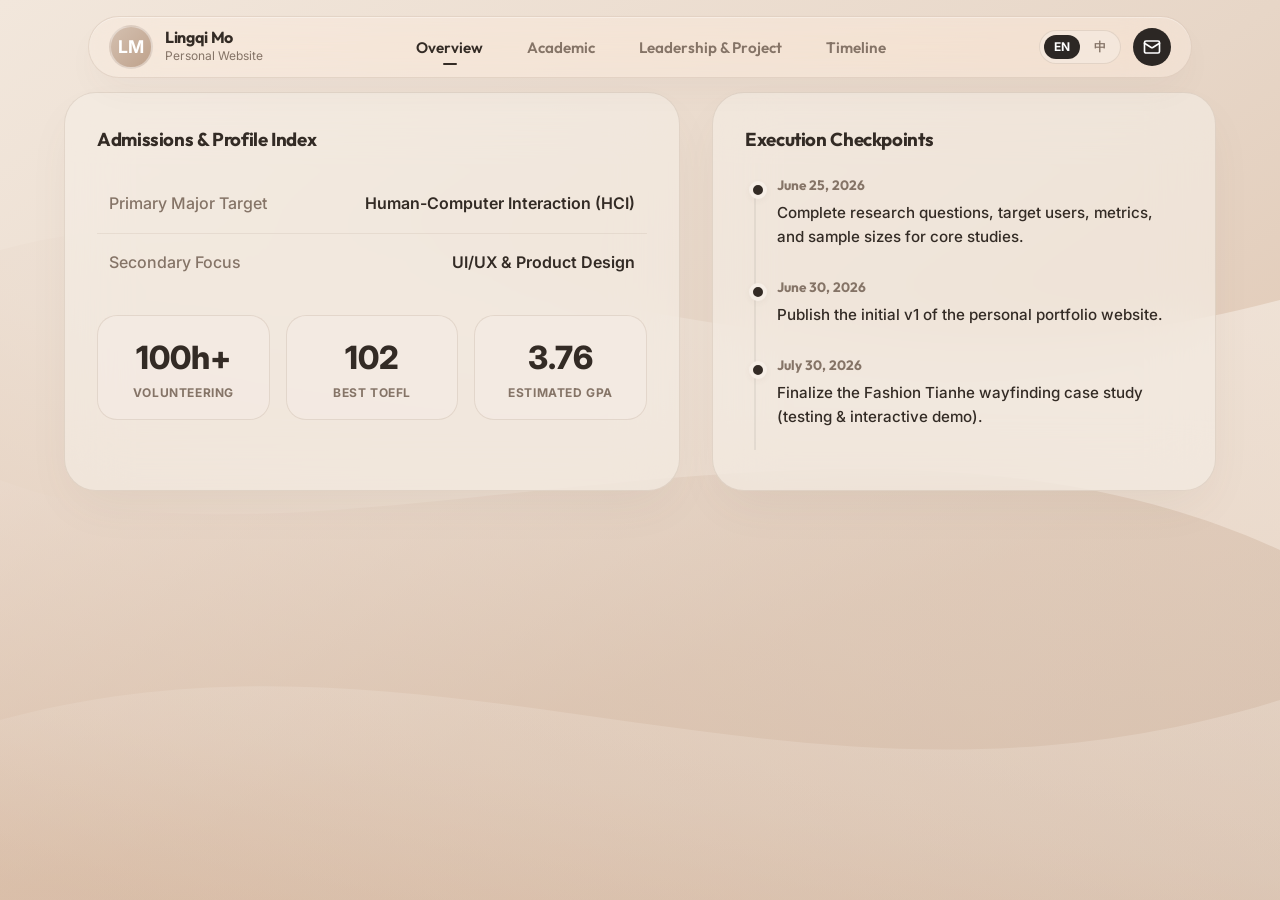
==== index.html @ bbbb5930 "feat: init portfolio with warm clay sand dunes theme and smooth animations" ====
<!DOCTYPE html>
<html lang="zh-CN">
<head>
  <meta charset="UTF-8">
  <meta name="viewport" content="width=device-width, initial-scale=1.0">
  <meta name="description" content="US College Application Portfolio and Academic Tracking Dashboard - Focused on Human-Computer Interaction (HCI)">
  <title>HCI Application Hub & Portfolio Dashboard</title>
  
  <!-- Fonts -->
  <link rel="preconnect" href="https://fonts.googleapis.com">
  <link rel="preconnect" href="https://fonts.gstatic.com" crossorigin>
  <link href="https://fonts.googleapis.com/css2?family=Inter:wght@400;500;600;700&family=Outfit:wght@500;600;700;800&display=swap" rel="stylesheet">
  
  <!-- CSS Styles -->
  <link rel="stylesheet" href="css/styles.css">
</head>
<body>
  
  <!-- Smooth Organic Sand Dunes Background -->
  <div class="dune-bg">
    <svg viewBox="0 0 1440 900" preserveAspectRatio="none">
      <defs>
        <linearGradient id="dune-grad-1" x1="0%" y1="0%" x2="100%" y2="100%">
          <stop offset="0%" stop-color="#f2e7dc" />
          <stop offset="50%" stop-color="#e7d6c7" />
          <stop offset="100%" stop-color="#dcbfa8" />
        </linearGradient>
        <linearGradient id="dune-grad-2" x1="10% " y1="100%" x2="90%" y2="0%">
          <stop offset="0%" stop-color="#dcbfa8" />
          <stop offset="50%" stop-color="#ebdccf" />
          <stop offset="100%" stop-color="#f5ece3" />
        </linearGradient>
        <linearGradient id="dune-grad-3" x1="0%" y1="0%" x2="100%" y2="100%">
          <stop offset="0%" stop-color="#ecdcd0" />
          <stop offset="50%" stop-color="#ceb29c" />
          <stop offset="100%" stop-color="#bfa28c" />
        </linearGradient>
      </defs>
      <!-- Base Background Layer -->
      <rect width="100%" height="100%" fill="url(#dune-grad-1)" />
      <!-- Dune wave 1 -->
      <path d="M0 250 C 400 150, 800 450, 1440 300 L 1440 900 L 0 900 Z" fill="url(#dune-grad-2)" opacity="0.65" />
      <!-- Dune wave 2 -->
      <path d="M0 480 C 350 600, 950 350, 1440 550 L 1440 900 L 0 900 Z" fill="url(#dune-grad-3)" opacity="0.4" />
      <!-- Dune wave 3 -->
      <path d="M0 720 C 500 600, 900 850, 1440 700 L 1440 900 L 0 900 Z" fill="url(#dune-grad-2)" opacity="0.3" />
    </svg>
  </div>

  <!-- Floating Pill Header -->
  <header class="container">
    <div class="header-wrapper">
      <div class="logo-section">
        <div class="profile-avatar">LM</div>
        <div class="logo-info">
          <h1>Lingqi Mo</h1>
          <span>Personal Website</span>
        </div>
      </div>
      <nav class="navigation-bar">
        <div class="nav-active-pill"></div>
        <button class="nav-tab active" data-tab="dashboard">
          <span class="tab-icon">
            <svg width="20" height="20" viewBox="0 0 24 24" fill="none" stroke="currentColor" stroke-width="2" stroke-linecap="round" stroke-linejoin="round"><path d="m3 9 9-7 9 7v11a2 2 0 0 1-2 2H5a2 2 0 0 1-2-2z"/><polyline points="9 22 9 12 15 12 15 22"/></svg>
          </span>
          <span class="tab-text">Overview</span>
        </button>
        <button class="nav-tab" data-tab="academic">
          <span class="tab-icon">
            <svg width="20" height="20" viewBox="0 0 24 24" fill="none" stroke="currentColor" stroke-width="2" stroke-linecap="round" stroke-linejoin="round"><path d="M22 10v6M2 10l10-5 10 5-10 5z"/><path d="M6 12v5c0 2 2 3 6 3s6-1 6-3v-5"/></svg>
          </span>
          <span class="tab-text">Academic</span>
        </button>
        <button class="nav-tab" data-tab="projects">
          <span class="tab-icon">
            <svg width="20" height="20" viewBox="0 0 24 24" fill="none" stroke="currentColor" stroke-width="2" stroke-linecap="round" stroke-linejoin="round"><rect x="2" y="7" width="20" height="14" rx="2" ry="2"/><path d="M16 21V5a2 2 0 0 0-2-2h-4a2 2 0 0 0-2 2v16"/></svg>
          </span>
          <span class="tab-text">Leadership & Project</span>
        </button>
        <button class="nav-tab" data-tab="timeline">
          <span class="tab-icon">
            <svg width="20" height="20" viewBox="0 0 24 24" fill="none" stroke="currentColor" stroke-width="2" stroke-linecap="round" stroke-linejoin="round"><rect x="3" y="4" width="18" height="18" rx="2" ry="2"/><line x1="16" y1="2" x2="16" y2="6"/><line x1="8" y1="2" x2="8" y2="6"/><line x1="3" y1="10" x2="21" y2="10"/></svg>
          </span>
          <span class="tab-text">Timeline</span>
        </button>
      </nav>
      <div class="header-actions">
        <div class="lang-switch">
          <span class="lang-btn active">EN</span>
          <span class="lang-btn">中</span>
        </div>
        <div class="email-pill">
          <span class="email-text">moss104088@gmail.com</span>
          <button class="action-btn-circle" title="Contact Email">
            <svg width="18" height="18" viewBox="0 0 24 24" fill="none" stroke="currentColor" stroke-width="2.2" stroke-linecap="round" stroke-linejoin="round">
              <rect width="20" height="16" x="2" y="4" rx="2"/>
              <path d="m22 7-8.97 5.7a1.94 1.94 0 0 1-2.06 0L2 7"/>
            </svg>
          </button>
        </div>
      </div>
    </div>
  </header>

  <main class="container main-content">
    
    <!-- SECTION 1: Overview Dashboard -->
    <div id="dashboard" class="tab-content active">
      <div class="dashboard-grid">
        
        <!-- Summary Stats Card -->
        <div class="glass-card">
          <h3 style="margin-bottom: 20px;">Admissions & Profile Index</h3>
          <div class="simulator-options" style="margin: 0 0 24px 0;">
            <div class="simulator-option">
              <span>Primary Major Target</span>
              <strong style="color: var(--text-primary);">Human-Computer Interaction (HCI)</strong>
            </div>
            <div class="simulator-option">
              <span>Secondary Focus</span>
              <strong style="color: var(--text-primary);">UI/UX & Product Design</strong>
            </div>
          </div>
          
          <div style="display: flex; justify-content: space-between; gap: 16px;">
            <div class="nested-card">
              <div style="font-size: 2rem; font-weight: 800;" id="dash-volunteer-hours">--</div>
              <div style="font-size: 0.75rem; color: var(--text-secondary); text-transform: uppercase; font-weight: 700; letter-spacing: 0.05em;">Volunteering</div>
            </div>
            <div class="nested-card">
              <div style="font-size: 2rem; font-weight: 800;">102</div>
              <div style="font-size: 0.75rem; color: var(--text-secondary); text-transform: uppercase; font-weight: 700; letter-spacing: 0.05em;">Best TOEFL</div>
            </div>
            <div class="nested-card">
              <div style="font-size: 2rem; font-weight: 800;">3.76</div>
              <div style="font-size: 0.75rem; color: var(--text-secondary); text-transform: uppercase; font-weight: 700; letter-spacing: 0.05em;">Estimated GPA</div>
            </div>
          </div>
        </div>

        <!-- Upcoming Milestones Widget -->
        <div class="glass-card">
          <h3 style="margin-bottom: 20px;">Execution Checkpoints</h3>
          <div class="timeline" id="mini-timeline">
            <!-- Rendered by JS -->
          </div>
        </div>

      </div>
    </div>

    <!-- SECTION 2: Academic Profile -->
    <div id="academic" class="tab-content">
      <div class="academic-layout">
        
        <!-- Left Column: GPA Profile & Test / Competitions -->
        <div style="display: flex; flex-direction: column; gap: 32px;">
          <!-- GPA History & Projections -->
          <div class="glass-card">
            <h3>GPA Profile History</h3>
            <p style="font-size: 0.9rem; color: var(--text-secondary); margin-bottom: 12px;">Overview of yearly grades and credits (G11 represents projected outcomes):</p>
            <table>
              <thead>
                <tr>
                  <th>Academic Year</th>
                  <th>GPA (UW)</th>
                  <th>Credits</th>
                </tr>
              </thead>
              <tbody>
                <tr>
                  <td><strong>9th Grade</strong></td>
                  <td data-label="GPA (UW)">3.85</td>
                  <td data-label="Credits">12.75</td>
                </tr>
                <tr>
                  <td><strong>10th Grade</strong></td>
                  <td data-label="GPA (UW)">3.71</td>
                  <td data-label="Credits">13.00</td>
                </tr>
                <tr>
                  <td><strong>11th Grade (Estimated)</strong></td>
                  <td data-label="GPA (UW)">3.71</td>
                  <td data-label="Credits">7.00</td>
                </tr>
                <tr style="border-top: 2px solid rgba(0,0,0,0.08); font-weight: bold;">
                  <td>Cumulative GPA</td>
                  <td data-label="GPA (UW)">3.76</td>
                  <td data-label="Credits">25.75</td>
                </tr>
              </tbody>
            </table>
          </div>

          <!-- Competitions & Standardized Tests -->
          <div class="glass-card">
            <h3>Competitions & Standardized Tests</h3>
            
            <!-- USACO Badge -->
            <div class="toefl-node" style="margin-bottom: 16px;">
              <div>
                <strong style="display: block; font-size: 0.95rem;">USACO (Computing Olympiad)</strong>
                <span style="font-size: 0.8rem; color: var(--text-secondary);">Bronze Division Qualified</span>
              </div>
              <span class="badge-gt" style="background: var(--card-dark); color: #fff;">PROMOTED</span>
            </div>

            <!-- TOEFL progress -->
            <h4 style="font-size: 0.9rem; margin-bottom: 10px;">TOEFL Scoreboard</h4>
            <div class="toefl-track" id="toefl-track">
              <!-- Rendered by JS -->
            </div>
          </div>
        </div>

        <!-- Right Column: Coursework Detail (G10 - G12) -->
        <div style="display: flex; flex-direction: column; gap: 32px;">
          <!-- G10-G11 Coursework -->
          <div class="glass-card">
            <h3>Grade 10-11 Coursework & Results</h3>
            <table>
              <thead>
                <tr>
                  <th>Course Title</th>
                  <th>Final Result</th>
                  <th>Course Level</th>
                </tr>
              </thead>
              <tbody id="g10g11-course-table-body">
                <!-- Populated dynamically -->
              </tbody>
            </table>
          </div>

          <!-- G12 Coursework -->
          <div class="glass-card">
            <h3>Grade 12 Academic Plan</h3>
            <table>
              <thead>
                <tr>
                  <th>Course Title</th>
                  <th>Option / Detail</th>
                  <th>Expected</th>
                  <th>Status</th>
                </tr>
              </thead>
              <tbody id="g12-course-table-body">
                <!-- Populated dynamically -->
              </tbody>
            </table>
          </div>
        </div>

      </div>
    </div>

    <!-- SECTION 3: Projects Portfolio -->
    <div id="projects" class="tab-content">
      <div class="project-filters">
        <button class="filter-btn active" data-filter="all">All Projects</button>
        <button class="filter-btn" data-filter="tech">Technical</button>
        <button class="filter-btn" data-filter="ux">UI/UX Research</button>
        <button class="filter-btn" data-filter="humanities">Humanities</button>
        <button class="filter-btn" data-filter="leadership">Innovation & Leadership</button>
        <button class="filter-btn" data-filter="other">Other Events</button>
      </div>

      <div class="projects-grid">
        <!-- Project Cards Rendered by JS -->
      </div>
    </div>

    <!-- SECTION 4: Timeline & Volunteering -->
    <div id="timeline" class="tab-content">
      <div class="dashboard-grid">
        
        <!-- Left: Volunteering List -->
        <div class="glass-card">
          <h3 style="margin-bottom: 20px;">100h Volunteering Log</h3>
          <div class="volunteering-list" id="volunteering-log">
            <!-- Rendered by JS -->
          </div>
        </div>

        <!-- Right: Detail Plan Timeline -->
        <div class="glass-card">
          <h3 style="margin-bottom: 20px;">Milestone Checklist</h3>
          <div class="timeline" id="full-timeline">
            <!-- Rendered by JS -->
          </div>
        </div>

      </div>
    </div>

  </main>

  <!-- JS Scripts -->
  <script src="js/data.js"></script>
  <script src="js/app.js"></script>
</body>
</html>
---- css/styles.css ----
/* Warm Claymorphism & Glassmorphism Design System */
:root {
  --bg-gradient: transparent; /* Using the organic SVG sand dunes background */
  --card-bg: rgba(246, 238, 230, 0.6); /* Warm translucent sand cream */
  --card-bg-hover: rgba(246, 238, 230, 0.8);
  --card-dark: #2c2724; /* Soft warm charcoal instead of pure black */
  --text-primary: #332b25; /* Organic deep brown-charcoal */
  --text-secondary: #857467; /* Soft sand-dune shadow tone */
  --glass-border: rgba(186, 166, 149, 0.3); /* Low contrast warm border */
  --glass-shadow: 0 20px 50px -12px rgba(100, 85, 75, 0.08); /* Faint, elegant diffused shadow */
  --card-border-radius: 32px;
  
  --font-display: 'Outfit', -apple-system, BlinkMacSystemFont, "Segoe UI", Roboto, sans-serif;
  --font-body: 'Inter', -apple-system, BlinkMacSystemFont, "Segoe UI", Roboto, sans-serif;
}

/* Global Reset */
* {
  box-sizing: border-box;
  margin: 0;
  padding: 0;
}
html {
  overflow-y: scroll;
}

body {
  background: #f2e7dc; /* Base warm sand tone */
  color: var(--text-primary);
  font-family: var(--font-body);
  line-height: 1.6;
  min-height: 100vh;
  padding-bottom: 80px;
  -webkit-font-smoothing: antialiased;
}

h1, h2, h3, h4 {
  font-family: var(--font-display);
  font-weight: 700;
  letter-spacing: -0.02em;
  color: var(--text-primary);
}

/* Organic Sand Dunes Background */
.dune-bg {
  position: fixed;
  top: 0;
  left: 0;
  width: 100vw;
  height: 100vh;
  z-index: -2;
  pointer-events: none;
  overflow: hidden;
}
.dune-bg svg {
  width: 100%;
  height: 100%;
  object-fit: cover;
}

/* Container */
.container {
  max-width: 1200px;
  margin: 0 auto;
  padding: 0 24px;
}

/* Header & Floating Pill Navigation (Liquid Glass style) */
header.container {
  position: fixed;
  top: 16px; 
  left: 50%;
  transform: translateX(-50%);
  width: calc(100% - 48px);
  max-width: 1152px;
  z-index: 1000;
  margin: 0;
}

.main-content {
  padding-top: 92px; /* Offset for fixed desktop header */
}

.header-wrapper {
  max-width: 1152px;
  margin: 0 auto;
  width: 100%;
  background: rgba(246, 238, 230, 0.45); /* Warm sand glass */
  backdrop-filter: blur(30px) saturate(180%);
  -webkit-backdrop-filter: blur(30px) saturate(180%);
  border: 1px solid var(--glass-border);
  border-radius: 40px;
  padding: 8px 20px;
  display: flex;
  justify-content: space-between;
  align-items: center;
  box-shadow: 
    0 16px 36px -8px rgba(100, 85, 75, 0.05),
    0 1px 0px rgba(255, 255, 255, 0.3) inset;
}

.logo-section {
  display: flex;
  align-items: center;
  gap: 12px;
}

.profile-avatar {
  width: 44px;
  height: 44px;
  border-radius: 50%;
  background: linear-gradient(135deg, #d4c0b0, #bfa28c);
  display: flex;
  align-items: center;
  justify-content: center;
  font-weight: bold;
  font-size: 1.1rem;
  color: #fff;
  border: 2px solid rgba(255, 255, 255, 0.4);
}

.logo-info {
  display: flex;
  flex-direction: column;
}

.logo-info h1 {
  font-size: 1rem;
  font-weight: 700;
  line-height: 1.1;
}

.logo-info span {
  font-size: 0.75rem;
  color: var(--text-secondary);
}

nav {
  display: flex;
  gap: 12px;
  position: relative;
}

.nav-active-pill {
  position: absolute;
  background: rgba(255, 255, 255, 0.12); /* White capsule highlight */
  border-radius: 30px;
  z-index: 0;
  pointer-events: none;
  transition: all 0.5s cubic-bezier(0.16, 1, 0.3, 1);
  display: none;
}

.nav-tab {
  background: transparent;
  border: none;
  color: var(--text-secondary);
  padding: 8px 16px;
  border-radius: 20px;
  cursor: pointer;
  font-family: var(--font-display);
  font-weight: 600;
  font-size: 0.95rem;
  position: relative;
  transition: all 0.5s cubic-bezier(0.16, 1, 0.3, 1);
}

.nav-tab::after {
  content: "";
  position: absolute;
  bottom: 0px;
  left: 50%;
  transform: translateX(-50%) scaleX(0);
  width: 14px;
  height: 2px;
  background: var(--text-primary);
  border-radius: 2px;
  transition: transform 0.5s cubic-bezier(0.16, 1, 0.3, 1);
}

.nav-tab:hover {
  color: var(--text-primary);
}

.nav-tab.active {
  color: var(--text-primary);
}

.nav-tab.active::after {
  transform: translateX(-50%) scaleX(1);
}

.tab-icon {
  display: none;
}

.header-actions {
  display: flex;
  align-items: center;
  gap: 12px;
}

.lang-switch {
  background: rgba(246, 238, 230, 0.5);
  border: 1px solid var(--glass-border);
  padding: 4px;
  border-radius: 20px;
  font-size: 0.75rem;
  font-weight: 700;
  display: flex;
  gap: 4px;
}

.lang-btn {
  padding: 2px 10px;
  border-radius: 12px;
  cursor: pointer;
  transition: all 0.4s cubic-bezier(0.16, 1, 0.3, 1);
  color: var(--text-secondary);
}

.lang-btn.active {
  background: var(--card-dark);
  color: #fff;
}

.action-btn-circle {
  width: 38px;
  height: 38px;
  border-radius: 50%;
  background: var(--card-dark);
  color: #fff;
  border: none;
  outline: none;
  display: flex;
  align-items: center;
  justify-content: center;
  cursor: pointer;
  font-size: 0.9rem;
  transition: all 0.4s cubic-bezier(0.16, 1, 0.3, 1);
  position: relative;
  z-index: 2; /* Always stack above the expanding text capsule */
}

.action-btn-circle:hover {
  transform: scale(1.05);
}

/* Hover-Expandable Email Pill */
.email-pill {
  position: relative;
  display: flex;
  align-items: center;
  justify-content: flex-end;
  width: 38px;
  height: 38px;
}

.email-text {
  position: absolute;
  right: 19px; /* Initially centered behind the button */
  width: 0;
  height: 38px;
  line-height: 36px; /* Center text vertically inside border */
  background: rgba(246, 238, 230, 0.95);
  backdrop-filter: blur(12px);
  -webkit-backdrop-filter: blur(12px);
  border: 1px solid var(--glass-border);
  border-radius: 20px;
  font-size: 0.85rem;
  font-family: var(--font-display);
  font-weight: 600;
  color: var(--text-primary);
  box-shadow: 0 8px 20px rgba(100, 85, 75, 0.06);
  white-space: nowrap;
  opacity: 0;
  overflow: hidden;
  padding: 0;
  transition: all 0.6s cubic-bezier(0.16, 1, 0.3, 1);
  z-index: 1;
  pointer-events: none;
}

.email-pill:hover .email-text,
.email-pill.expanded .email-text {
  opacity: 1;
  width: 220px; /* Full expanded width */
  padding: 0 48px 0 16px; /* Right padding leaves space for the 38px button */
  right: 0; /* Align right to overlap button perfectly */
  pointer-events: auto;
}

/* Layout Showcase Block */
.hero-layout-grid {
  display: grid;
  grid-template-columns: 1.2fr 0.8fr;
  gap: 40px;
  align-items: center;
  padding: 40px 0;
}

.hero-text {
  display: flex;
  flex-direction: column;
  align-items: flex-start;
}

.hero-caps-tag {
  font-family: var(--font-display);
  font-size: 0.75rem;
  font-weight: 700;
  letter-spacing: 0.1em;
  color: var(--text-secondary);
  text-transform: uppercase;
  margin-bottom: 16px;
}

.hero-text h2 {
  font-size: 4rem;
  line-height: 1.05;
  margin-bottom: 24px;
  color: var(--text-primary);
}

.hero-text p {
  font-size: 1.15rem;
  color: var(--text-secondary);
  max-width: 500px;
  margin-bottom: 32px;
}

.hero-buttons {
  display: flex;
  gap: 16px;
}

.btn-pill-dark {
  background: var(--card-dark);
  color: #fff;
  border: none;
  padding: 14px 28px;
  border-radius: 30px;
  font-family: var(--font-display);
  font-weight: 600;
  font-size: 0.95rem;
  cursor: pointer;
  display: inline-flex;
  align-items: center;
  gap: 8px;
  transition: transform 0.2s ease, opacity 0.2s ease;
}

.btn-pill-dark:hover {
  transform: translateY(-2px);
  opacity: 0.95;
}

.btn-pill-light {
  background: rgba(255, 255, 255, 0.4);
  backdrop-filter: blur(8px);
  border: 1px solid var(--glass-border);
  color: var(--text-primary);
  padding: 14px 28px;
  border-radius: 30px;
  font-family: var(--font-display);
  font-weight: 600;
  font-size: 0.95rem;
  cursor: pointer;
  transition: transform 0.2s ease, background 0.2s ease;
}

.btn-pill-light:hover {
  transform: translateY(-2px);
  background: rgba(255, 255, 255, 0.6);
}

/* Right Side Media Frame & Highlights */
.media-showcase-frame {
  position: relative;
  background: #f7f2ec;
  border: 12px solid #fff;
  border-radius: 36px;
  padding: 16px;
  box-shadow: var(--glass-shadow);
  display: flex;
  flex-direction: column;
  gap: 16px;
}

.floating-overlay-card {
  background: rgba(255, 255, 255, 0.65);
  backdrop-filter: blur(12px);
  -webkit-backdrop-filter: blur(12px);
  border: 1px solid var(--glass-border);
  border-radius: 24px;
  padding: 16px 20px;
  display: flex;
  align-items: flex-start;
  gap: 16px;
  box-shadow: 0 10px 25px rgba(135, 125, 115, 0.08);
}

.floating-icon-wrapper {
  width: 40px;
  height: 40px;
  border-radius: 50%;
  background: rgba(255, 255, 255, 0.8);
  display: flex;
  align-items: center;
  justify-content: center;
  font-size: 1.1rem;
  flex-shrink: 0;
  box-shadow: 0 4px 10px rgba(0, 0, 0, 0.02);
}

.floating-card-text {
  font-size: 0.9rem;
  color: var(--text-secondary);
  font-weight: 500;
}

.floating-card-text strong {
  color: var(--text-primary);
  display: block;
  margin-bottom: 2px;
}

/* Glass Cards Grid */
.glass-card {
  background: var(--card-bg);
  backdrop-filter: blur(30px);
  -webkit-backdrop-filter: blur(30px);
  border: 1px solid var(--glass-border);
  border-radius: var(--card-border-radius);
  padding: 32px;
  box-shadow: var(--glass-shadow);
  transition: all 0.5s cubic-bezier(0.16, 1, 0.3, 1);
}

.glass-card:hover {
  background-color: var(--card-bg-hover);
  border-color: rgba(186, 166, 149, 0.45);
  box-shadow: 0 30px 60px -15px rgba(100, 85, 75, 0.12);
}

/* Nested Card widgets (eliminates harsh white inline backgrounds) */
.nested-card {
  flex: 1;
  text-align: center;
  background: rgba(246, 238, 230, 0.45);
  padding: 16px;
  border-radius: 20px;
  border: 1px solid var(--glass-border);
  transition: all 0.5s cubic-bezier(0.16, 1, 0.3, 1);
}

.nested-card:hover {
  background: rgba(246, 238, 230, 0.7);
  border-color: rgba(186, 166, 149, 0.45);
}

/* General Layout Dashboard */
.dashboard-grid {
  display: grid;
  grid-template-columns: 1.1fr 0.9fr;
  gap: 32px;
}

.full-width {
  grid-column: 1 / -1;
}

.tab-content {
  display: none;
}

.tab-content.active {
  display: block;
  animation: fadeIn 0.4s ease-out;
}

@keyframes fadeIn {
  from { opacity: 0; transform: translateY(10px); }
  to { opacity: 1; transform: translateY(0); }
}

/* Academic Section Custom Theme */
.academic-layout {
  display: grid;
  grid-template-columns: 1fr 1.1fr;
  gap: 32px;
}

/* GPA Simulator Panel styled like screenshot overlay cards */
.gpa-simulator-panel {
  background: rgba(246, 238, 230, 0.55);
  border: 1px solid var(--glass-border);
  border-radius: var(--card-border-radius);
  padding: 28px;
}

.simulator-options {
  display: flex;
  flex-direction: column;
  margin: 12px 0;
}

.simulator-option {
  display: flex;
  justify-content: space-between;
  align-items: center;
  padding: 16px 12px;
  background: transparent;
  border: none;
  border-bottom: 1px solid rgba(186, 166, 149, 0.2);
  transition: all 0.5s cubic-bezier(0.16, 1, 0.3, 1);
}

.simulator-option:last-child {
  border-bottom: none;
}

.simulator-option span {
  font-weight: 500;
  color: var(--text-secondary);
}

.simulator-option strong {
  font-weight: 600;
  color: var(--text-primary);
}

.simulator-option input {
  accent-color: var(--card-dark);
  cursor: pointer;
}

.simulated-gpa-box {
  background: var(--card-dark);
  color: #fff;
  border-radius: 20px;
  padding: 20px;
  text-align: center;
  margin-top: 20px;
}

/* Tables in claymorphism */
table {
  width: 100%;
  border-collapse: collapse;
  margin-top: 16px;
}

th {
  font-family: var(--font-display);
  font-weight: 700;
  font-size: 0.8rem;
  color: var(--text-secondary);
  text-transform: uppercase;
  letter-spacing: 0.05em;
  padding: 12px 16px;
  border-bottom: 2px solid rgba(186, 166, 149, 0.2);
}

td {
  padding: 16px;
  border-bottom: 1px solid rgba(186, 166, 149, 0.15);
  font-size: 0.95rem;
}

tr:last-child td {
  border-bottom: none;
}

.badge-gt, .badge-ap {
  display: inline-block;
  background: rgba(186, 166, 149, 0.2);
  color: var(--text-primary);
  padding: 4px 12px;
  border-radius: 12px;
  font-size: 0.75rem;
  font-weight: 600;
}

/* TOEFL Design */
.toefl-track {
  display: flex;
  flex-direction: column;
  gap: 16px;
  margin-top: 20px;
}

.toefl-node {
  display: flex;
  justify-content: space-between;
  align-items: center;
  background: rgba(246, 238, 230, 0.4);
  border: 1px solid var(--glass-border);
  border-radius: 20px;
  padding: 16px 20px;
  transition: all 0.5s cubic-bezier(0.16, 1, 0.3, 1);
}

.toefl-node:hover {
  background: rgba(246, 238, 230, 0.6);
  border-color: rgba(186, 166, 149, 0.45);
}

.toefl-node.target {
  background: rgba(246, 238, 230, 0.75);
  border-color: rgba(186, 166, 149, 0.45);
  box-shadow: 0 8px 20px rgba(100, 85, 75, 0.03);
}

.toefl-date {
  font-family: var(--font-display);
  font-weight: 700;
  font-size: 0.9rem;
}

.toefl-scores {
  display: flex;
  gap: 8px;
}

.score-chip {
  background: rgba(246, 238, 230, 0.65);
  border: 1px solid rgba(186, 166, 149, 0.25);
  padding: 4px 10px;
  border-radius: 10px;
  font-size: 0.75rem;
  font-weight: 600;
  text-align: center;
}

.score-chip span {
  display: block;
}

.toefl-total {
  font-size: 1.25rem;
  font-weight: 800;
  color: var(--text-primary);
}

/* Project Cards Portfolio */
.project-filters {
  display: flex;
  gap: 8px;
  margin-bottom: 32px;
  flex-wrap: wrap;
}

.filter-btn {
  background: rgba(246, 238, 230, 0.5);
  border: 1px solid var(--glass-border);
  color: var(--text-secondary);
  padding: 10px 22px;
  border-radius: 30px;
  cursor: pointer;
  font-family: var(--font-display);
  font-weight: 600;
  font-size: 0.9rem;
  transition: all 0.5s cubic-bezier(0.16, 1, 0.3, 1);
}

.filter-btn:hover {
  background: rgba(246, 238, 230, 0.85);
  color: var(--text-primary);
}

.filter-btn.active {
  background: var(--card-dark);
  border-color: transparent;
  color: #fff;
  box-shadow: 0 4px 15px rgba(0, 0, 0, 0.1);
}

.projects-grid {
  display: grid;
  grid-template-columns: repeat(auto-fill, minmax(360px, 1fr));
  gap: 24px;
}

.project-card {
  display: flex;
  flex-direction: column;
  height: 100%;
}

.project-category {
  font-size: 0.75rem;
  font-weight: 700;
  text-transform: uppercase;
  color: var(--text-secondary);
  letter-spacing: 0.05em;
  margin-bottom: 8px;
}

.project-card h3 {
  font-size: 1.5rem;
  margin-bottom: 12px;
}

.project-card p {
  color: var(--text-secondary);
  font-size: 0.95rem;
  margin-bottom: 20px;
  flex-grow: 1;
}

.project-tags {
  display: flex;
  flex-wrap: wrap;
  gap: 6px;
  margin-bottom: 20px;
}

.project-tag {
  background: rgba(246, 238, 230, 0.65);
  border: 1px solid rgba(186, 166, 149, 0.25);
  padding: 4px 10px;
  border-radius: 8px;
  font-size: 0.75rem;
  font-weight: 500;
}

.project-highlights {
  list-style: none;
  border-top: 1px solid rgba(0, 0, 0, 0.05);
  padding-top: 16px;
}

.project-highlights li {
  position: relative;
  padding-left: 18px;
  font-size: 0.85rem;
  color: var(--text-secondary);
  margin-bottom: 6px;
}

.project-highlights li::before {
  content: "•";
  position: absolute;
  left: 4px;
  color: var(--text-primary);
  font-weight: bold;
}

/* Timeline Components */
.timeline {
  position: relative;
  padding-left: 32px;
}

.timeline::before {
  content: "";
  position: absolute;
  top: 8px;
  bottom: 8px;
  left: 9px;
  width: 2px;
  background: rgba(0, 0, 0, 0.06);
}

.timeline-item {
  position: relative;
  padding-bottom: 28px;
}

.timeline-item::before {
  content: "";
  position: absolute;
  left: -28px;
  top: 6px;
  width: 10px;
  height: 10px;
  border-radius: 50%;
  background: var(--text-primary);
  border: 4px solid #f6eee6; /* Matches the card base background */
  box-shadow: 0 2px 6px rgba(100, 85, 75, 0.05);
}

.timeline-date {
  font-family: var(--font-display);
  font-weight: 700;
  font-size: 0.85rem;
  color: var(--text-secondary);
  margin-bottom: 4px;
}

.timeline-task {
  font-size: 0.95rem;
  font-weight: 500;
}

/* Volunteering Items */
.volunteering-list {
  display: flex;
  flex-direction: column;
  gap: 12px;
}

.volunteering-item {
  display: flex;
  justify-content: space-between;
  align-items: center;
  padding: 14px 18px;
  background: rgba(246, 238, 230, 0.4);
  border: 1px solid var(--glass-border);
  border-radius: 18px;
  transition: all 0.5s cubic-bezier(0.16, 1, 0.3, 1);
}

.volunteering-item:hover {
  background: rgba(246, 238, 230, 0.6);
  border-color: rgba(186, 166, 149, 0.45);
}

.volunteering-hours {
  background: var(--card-dark);
  color: #fff;
  padding: 4px 12px;
  border-radius: 12px;
  font-size: 0.75rem;
  font-weight: 600;
}

/* Responsive Customizations */
@media (max-width: 1024px) {
  .hero-layout-grid, .dashboard-grid, .academic-layout {
    grid-template-columns: 1fr;
    gap: 32px;
  }
  .hero-text h2 {
    font-size: 3rem;
  }
}

@media (max-width: 768px) {
  header.container {
    position: relative; /* Normal flow on mobile */
    top: auto;
    left: auto;
    transform: none;
    width: 100%;
    margin-top: 12px; /* Spacing reduced by half */
    margin-bottom: 12px;
    padding: 0 8px;
  }

  .main-content {
    padding-top: 12px; /* Offset reset for mobile relative header */
  }
  
  .header-wrapper {
    padding: 6px 12px;
    border-radius: 24px;
    flex-direction: row;
    justify-content: space-between;
    width: 100%;
    backdrop-filter: none; /* Crucial! Fixes mobile containment bug positioning nav at the top */
    -webkit-backdrop-filter: none;
  }

  .logo-info, .header-actions {
    display: flex;
  }

  .logo-info h1 {
    font-size: 0.9rem;
  }

  .logo-info span {
    font-size: 0.7rem;
  }

  .nav-active-pill {
    display: block;
  }

  nav {
    position: fixed;
    top: auto; /* Reset desktop top: 24px constraint to prevent vertical stretching */
    bottom: 24px;
    left: 50%;
    transform: translateX(-50%);
    width: auto;
    min-width: 310px;
    background: #1e1c1a; /* Dark charcoal */
    border: 1px solid rgba(255, 255, 255, 0.12);
    border-radius: 40px;
    padding: 6px; /* Symmetric padding to ensure equal margins on all sides */
    display: flex;
    justify-content: space-around;
    align-items: center;
    gap: 8px;
    box-shadow: 0 16px 36px rgba(0, 0, 0, 0.4);
    z-index: 1000;
  }

  .nav-tab {
    position: relative;
    z-index: 1; /* Stay clickable above active pill */
    padding: 8px 16px;
    display: flex;
    flex-direction: column;
    align-items: center;
    justify-content: center;
    border-radius: 30px;
    background: transparent;
    border: none;
    color: #cfc5ba; /* Significantly lighter warm gray for readability/contrast */
    gap: 4px;
    transition: color 0.4s cubic-bezier(0.16, 1, 0.3, 1);
  }

  .nav-tab::after {
    display: none !important; /* Hide desktop horizontal line style on mobile */
  }

  .nav-tab:hover {
    color: #ffffff; /* Fixed mobile tap/hover color contrast bug */
    background: transparent;
  }

  .nav-tab.active,
  .nav-tab.active:hover {
    background: transparent; /* Rely on sliding active pill instead of static highlight */
    color: #ffffff; /* Active pure white text & icon */
    box-shadow: none;
  }

  .tab-text {
    display: block; /* Show labels under icons on mobile */
    font-size: 0.65rem;
    font-weight: 600;
  }

  .nav-tab[data-tab="projects"] .tab-text {
    font-size: 0;
  }

  .nav-tab[data-tab="projects"] .tab-text::after {
    content: "Project";
    font-size: 0.65rem;
    font-weight: 600;
    display: block;
  }

  .tab-icon {
    display: flex;
    align-items: center;
    justify-content: center;
    color: inherit;
  }

  .tab-icon svg {
    width: 18px;
    height: 18px;
  }

  /* Responsive tables turned into vertical card lists */
  table, thead, tbody, th, td, tr {
    display: block;
  }
  thead {
    display: none;
  }
  tr {
    background: rgba(255, 255, 255, 0.35);
    border: 1px solid rgba(255, 255, 255, 0.6);
    border-radius: 18px;
    padding: 12px 16px;
    margin-bottom: 12px;
    box-shadow: 0 4px 12px rgba(135, 125, 115, 0.04);
  }
  td {
    border: none;
    padding: 6px 0;
    display: flex;
    justify-content: space-between;
    align-items: center;
    font-size: 0.9rem;
    text-align: right;
  }
  td:first-child {
    font-weight: 700;
    font-size: 1.05rem;
    color: var(--text-primary);
    border-bottom: 1px solid rgba(0, 0, 0, 0.05);
    padding-bottom: 8px;
    margin-bottom: 8px;
    display: block;
    text-align: left;
  }
  td::before {
    content: attr(data-label);
    font-weight: 700;
    color: var(--text-secondary);
    font-size: 0.75rem;
    text-transform: uppercase;
    margin-right: 8px;
    float: left;
  }
  td:first-child::before {
    content: none;
  }
}
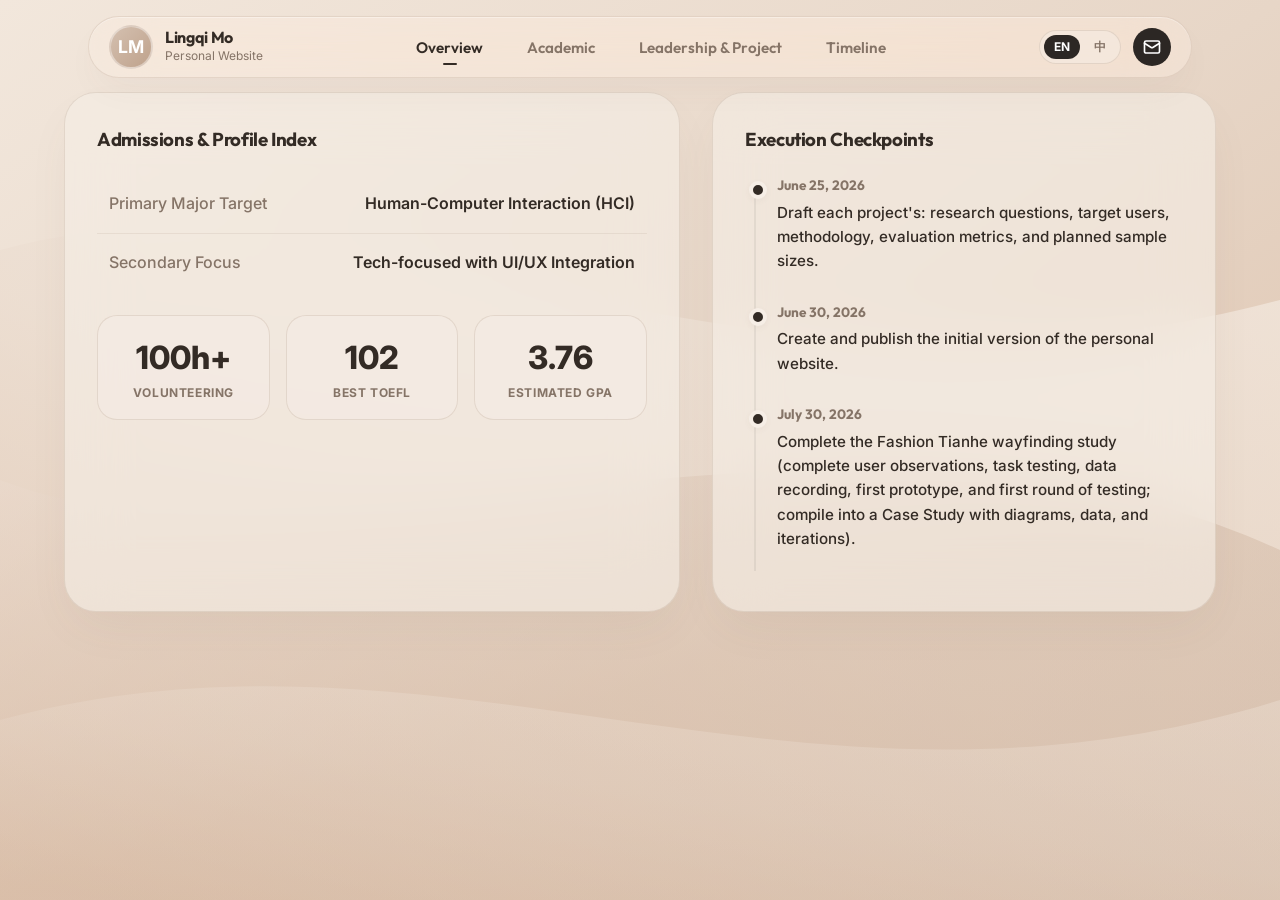
==== commit 63405f48: "en/cn" ====
--- a/index.html
+++ b/index.html
@@ -54,7 +54,7 @@
         <div class="profile-avatar">LM</div>
         <div class="logo-info">
           <h1>Lingqi Mo</h1>
-          <span>Personal Website</span>
+          <span data-i18n="header.subtitle">Personal Website</span>
         </div>
       </div>
       <nav class="navigation-bar">
@@ -63,25 +63,25 @@
           <span class="tab-icon">
             <svg width="20" height="20" viewBox="0 0 24 24" fill="none" stroke="currentColor" stroke-width="2" stroke-linecap="round" stroke-linejoin="round"><path d="m3 9 9-7 9 7v11a2 2 0 0 1-2 2H5a2 2 0 0 1-2-2z"/><polyline points="9 22 9 12 15 12 15 22"/></svg>
           </span>
-          <span class="tab-text">Overview</span>
+          <span class="tab-text" data-i18n="nav.overview">Overview</span>
         </button>
         <button class="nav-tab" data-tab="academic">
           <span class="tab-icon">
             <svg width="20" height="20" viewBox="0 0 24 24" fill="none" stroke="currentColor" stroke-width="2" stroke-linecap="round" stroke-linejoin="round"><path d="M22 10v6M2 10l10-5 10 5-10 5z"/><path d="M6 12v5c0 2 2 3 6 3s6-1 6-3v-5"/></svg>
           </span>
-          <span class="tab-text">Academic</span>
+          <span class="tab-text" data-i18n="nav.academic">Academic</span>
         </button>
         <button class="nav-tab" data-tab="projects">
           <span class="tab-icon">
             <svg width="20" height="20" viewBox="0 0 24 24" fill="none" stroke="currentColor" stroke-width="2" stroke-linecap="round" stroke-linejoin="round"><rect x="2" y="7" width="20" height="14" rx="2" ry="2"/><path d="M16 21V5a2 2 0 0 0-2-2h-4a2 2 0 0 0-2 2v16"/></svg>
           </span>
-          <span class="tab-text">Leadership & Project</span>
+          <span class="tab-text" data-i18n="nav.projects">Leadership & Project</span>
         </button>
         <button class="nav-tab" data-tab="timeline">
           <span class="tab-icon">
             <svg width="20" height="20" viewBox="0 0 24 24" fill="none" stroke="currentColor" stroke-width="2" stroke-linecap="round" stroke-linejoin="round"><rect x="3" y="4" width="18" height="18" rx="2" ry="2"/><line x1="16" y1="2" x2="16" y2="6"/><line x1="8" y1="2" x2="8" y2="6"/><line x1="3" y1="10" x2="21" y2="10"/></svg>
           </span>
-          <span class="tab-text">Timeline</span>
+          <span class="tab-text" data-i18n="nav.timeline">Timeline</span>
         </button>
       </nav>
       <div class="header-actions">
@@ -91,7 +91,7 @@
         </div>
         <div class="email-pill">
           <span class="email-text">moss104088@gmail.com</span>
-          <button class="action-btn-circle" title="Contact Email">
+          <button class="action-btn-circle" title="Contact Email" data-i18n-title="header.emailTooltip">
             <svg width="18" height="18" viewBox="0 0 24 24" fill="none" stroke="currentColor" stroke-width="2.2" stroke-linecap="round" stroke-linejoin="round">
               <rect width="20" height="16" x="2" y="4" rx="2"/>
               <path d="m22 7-8.97 5.7a1.94 1.94 0 0 1-2.06 0L2 7"/>
@@ -110,37 +110,37 @@
         
         <!-- Summary Stats Card -->
         <div class="glass-card">
-          <h3 style="margin-bottom: 20px;">Admissions & Profile Index</h3>
+          <h3 style="margin-bottom: 20px;" data-i18n="dash.profileIndex">Admissions & Profile Index</h3>
           <div class="simulator-options" style="margin: 0 0 24px 0;">
             <div class="simulator-option">
-              <span>Primary Major Target</span>
-              <strong style="color: var(--text-primary);">Human-Computer Interaction (HCI)</strong>
+              <span data-i18n="dash.primaryMajor">Primary Major Target</span>
+              <strong style="color: var(--text-primary);" id="dash-primary-major">Human-Computer Interaction (HCI)</strong>
             </div>
             <div class="simulator-option">
-              <span>Secondary Focus</span>
-              <strong style="color: var(--text-primary);">UI/UX & Product Design</strong>
+              <span data-i18n="dash.secondaryFocus">Secondary Focus</span>
+              <strong style="color: var(--text-primary);" id="dash-secondary-focus">Tech-focused with UI/UX Integration</strong>
             </div>
           </div>
           
           <div style="display: flex; justify-content: space-between; gap: 16px;">
             <div class="nested-card">
               <div style="font-size: 2rem; font-weight: 800;" id="dash-volunteer-hours">--</div>
-              <div style="font-size: 0.75rem; color: var(--text-secondary); text-transform: uppercase; font-weight: 700; letter-spacing: 0.05em;">Volunteering</div>
+              <div style="font-size: 0.75rem; color: var(--text-secondary); text-transform: uppercase; font-weight: 700; letter-spacing: 0.05em;" data-i18n="dash.volunteering">Volunteering</div>
             </div>
             <div class="nested-card">
               <div style="font-size: 2rem; font-weight: 800;">102</div>
-              <div style="font-size: 0.75rem; color: var(--text-secondary); text-transform: uppercase; font-weight: 700; letter-spacing: 0.05em;">Best TOEFL</div>
+              <div style="font-size: 0.75rem; color: var(--text-secondary); text-transform: uppercase; font-weight: 700; letter-spacing: 0.05em;" data-i18n="dash.bestToefl">Best TOEFL</div>
             </div>
             <div class="nested-card">
               <div style="font-size: 2rem; font-weight: 800;">3.76</div>
-              <div style="font-size: 0.75rem; color: var(--text-secondary); text-transform: uppercase; font-weight: 700; letter-spacing: 0.05em;">Estimated GPA</div>
+              <div style="font-size: 0.75rem; color: var(--text-secondary); text-transform: uppercase; font-weight: 700; letter-spacing: 0.05em;" data-i18n="dash.estimatedGpa">Estimated GPA</div>
             </div>
           </div>
         </div>
 
         <!-- Upcoming Milestones Widget -->
         <div class="glass-card">
-          <h3 style="margin-bottom: 20px;">Execution Checkpoints</h3>
+          <h3 style="margin-bottom: 20px;" data-i18n="dash.checkpoints">Execution Checkpoints</h3>
           <div class="timeline" id="mini-timeline">
             <!-- Rendered by JS -->
           </div>
@@ -157,36 +157,36 @@
         <div style="display: flex; flex-direction: column; gap: 32px;">
           <!-- GPA History & Projections -->
           <div class="glass-card">
-            <h3>GPA Profile History</h3>
-            <p style="font-size: 0.9rem; color: var(--text-secondary); margin-bottom: 12px;">Overview of yearly grades and credits (G11 represents projected outcomes):</p>
+            <h3 data-i18n="acad.gpaHistory">GPA Profile History</h3>
+            <p style="font-size: 0.9rem; color: var(--text-secondary); margin-bottom: 12px;" data-i18n="acad.gpaSub">Overview of yearly grades and credits (G11 represents projected outcomes):</p>
             <table>
               <thead>
                 <tr>
-                  <th>Academic Year</th>
-                  <th>GPA (UW)</th>
-                  <th>Credits</th>
+                  <th data-i18n="acad.yearCol">Academic Year</th>
+                  <th data-i18n="acad.gpaCol">GPA (UW)</th>
+                  <th data-i18n="acad.creditsCol">Credits</th>
                 </tr>
               </thead>
               <tbody>
                 <tr>
-                  <td><strong>9th Grade</strong></td>
-                  <td data-label="GPA (UW)">3.85</td>
-                  <td data-label="Credits">12.75</td>
-                </tr>
-                <tr>
-                  <td><strong>10th Grade</strong></td>
-                  <td data-label="GPA (UW)">3.71</td>
-                  <td data-label="Credits">13.00</td>
-                </tr>
-                <tr>
-                  <td><strong>11th Grade (Estimated)</strong></td>
-                  <td data-label="GPA (UW)">3.71</td>
-                  <td data-label="Credits">7.00</td>
+                  <td><strong data-i18n="acad.grade9">9th Grade</strong></td>
+                  <td data-label="GPA (UW)" data-i18n-label="acad.gpaCol">3.85</td>
+                  <td data-label="Credits" data-i18n-label="acad.creditsCol">12.75</td>
+                </tr>
+                <tr>
+                  <td><strong data-i18n="acad.grade10">10th Grade</strong></td>
+                  <td data-label="GPA (UW)" data-i18n-label="acad.gpaCol">3.71</td>
+                  <td data-label="Credits" data-i18n-label="acad.creditsCol">13.00</td>
+                </tr>
+                <tr>
+                  <td><strong data-i18n="acad.grade11">11th Grade (Estimated)</strong></td>
+                  <td data-label="GPA (UW)" data-i18n-label="acad.gpaCol">3.71</td>
+                  <td data-label="Credits" data-i18n-label="acad.creditsCol">7.00</td>
                 </tr>
                 <tr style="border-top: 2px solid rgba(0,0,0,0.08); font-weight: bold;">
-                  <td>Cumulative GPA</td>
-                  <td data-label="GPA (UW)">3.76</td>
-                  <td data-label="Credits">25.75</td>
+                  <td data-i18n="acad.cumulative">Cumulative GPA</td>
+                  <td data-label="GPA (UW)" data-i18n-label="acad.gpaCol">3.76</td>
+                  <td data-label="Credits" data-i18n-label="acad.creditsCol">25.75</td>
                 </tr>
               </tbody>
             </table>
@@ -194,19 +194,19 @@
 
           <!-- Competitions & Standardized Tests -->
           <div class="glass-card">
-            <h3>Competitions & Standardized Tests</h3>
+            <h3 data-i18n="acad.compTests">Competitions & Standardized Tests</h3>
             
             <!-- USACO Badge -->
             <div class="toefl-node" style="margin-bottom: 16px;">
               <div>
-                <strong style="display: block; font-size: 0.95rem;">USACO (Computing Olympiad)</strong>
-                <span style="font-size: 0.8rem; color: var(--text-secondary);">Bronze Division Qualified</span>
+                <strong style="display: block; font-size: 0.95rem;" data-i18n="acad.usacoTitle">USACO (Computing Olympiad)</strong>
+                <span style="font-size: 0.8rem; color: var(--text-secondary);" data-i18n="acad.usacoSub">Bronze Division Qualified</span>
               </div>
-              <span class="badge-gt" style="background: var(--card-dark); color: #fff;">PROMOTED</span>
+              <span class="badge-gt" style="background: var(--card-dark); color: #fff;" data-i18n="acad.promoted">PROMOTED</span>
             </div>
 
             <!-- TOEFL progress -->
-            <h4 style="font-size: 0.9rem; margin-bottom: 10px;">TOEFL Scoreboard</h4>
+            <h4 style="font-size: 0.9rem; margin-bottom: 10px;" data-i18n="acad.toeflScoreboard">TOEFL Scoreboard</h4>
             <div class="toefl-track" id="toefl-track">
               <!-- Rendered by JS -->
             </div>
@@ -217,13 +217,13 @@
         <div style="display: flex; flex-direction: column; gap: 32px;">
           <!-- G10-G11 Coursework -->
           <div class="glass-card">
-            <h3>Grade 10-11 Coursework & Results</h3>
+            <h3 data-i18n="acad.course1011">Grade 10-11 Coursework & Results</h3>
             <table>
               <thead>
                 <tr>
-                  <th>Course Title</th>
-                  <th>Final Result</th>
-                  <th>Course Level</th>
+                  <th data-i18n="acad.courseCol">Course Title</th>
+                  <th data-i18n="acad.resultCol">Final Result</th>
+                  <th data-i18n="acad.levelCol">Course Level</th>
                 </tr>
               </thead>
               <tbody id="g10g11-course-table-body">
@@ -234,14 +234,14 @@
 
           <!-- G12 Coursework -->
           <div class="glass-card">
-            <h3>Grade 12 Academic Plan</h3>
+            <h3 data-i18n="acad.course12">Grade 12 Academic Plan</h3>
             <table>
               <thead>
                 <tr>
-                  <th>Course Title</th>
-                  <th>Option / Detail</th>
-                  <th>Expected</th>
-                  <th>Status</th>
+                  <th data-i18n="acad.courseCol">Course Title</th>
+                  <th data-i18n="acad.detailCol">Option / Detail</th>
+                  <th data-i18n="acad.expectedCol">Expected</th>
+                  <th data-i18n="acad.statusCol">Status</th>
                 </tr>
               </thead>
               <tbody id="g12-course-table-body">
@@ -257,12 +257,12 @@
     <!-- SECTION 3: Projects Portfolio -->
     <div id="projects" class="tab-content">
       <div class="project-filters">
-        <button class="filter-btn active" data-filter="all">All Projects</button>
-        <button class="filter-btn" data-filter="tech">Technical</button>
-        <button class="filter-btn" data-filter="ux">UI/UX Research</button>
-        <button class="filter-btn" data-filter="humanities">Humanities</button>
-        <button class="filter-btn" data-filter="leadership">Innovation & Leadership</button>
-        <button class="filter-btn" data-filter="other">Other Events</button>
+        <button class="filter-btn active" data-filter="all" data-i18n="proj.all">All Projects</button>
+        <button class="filter-btn" data-filter="tech" data-i18n="proj.tech">Technical</button>
+        <button class="filter-btn" data-filter="ux" data-i18n="proj.ux">UI/UX Research</button>
+        <button class="filter-btn" data-filter="humanities" data-i18n="proj.humanities">Humanities</button>
+        <button class="filter-btn" data-filter="leadership" data-i18n="proj.leadership">Innovation & Leadership</button>
+        <button class="filter-btn" data-filter="other" data-i18n="proj.other">Other Events</button>
       </div>
 
       <div class="projects-grid">
@@ -276,7 +276,7 @@
         
         <!-- Left: Volunteering List -->
         <div class="glass-card">
-          <h3 style="margin-bottom: 20px;">100h Volunteering Log</h3>
+          <h3 style="margin-bottom: 20px;" data-i18n="time.volunteerLog">100h Volunteering Log</h3>
           <div class="volunteering-list" id="volunteering-log">
             <!-- Rendered by JS -->
           </div>
@@ -284,7 +284,7 @@
 
         <!-- Right: Detail Plan Timeline -->
         <div class="glass-card">
-          <h3 style="margin-bottom: 20px;">Milestone Checklist</h3>
+          <h3 style="margin-bottom: 20px;" data-i18n="time.milestones">Milestone Checklist</h3>
           <div class="timeline" id="full-timeline">
             <!-- Rendered by JS -->
           </div>
--- a/css/styles.css
+++ b/css/styles.css
@@ -19,9 +19,21 @@
   box-sizing: border-box;
   margin: 0;
   padding: 0;
+  outline: none; /* Disable default browser focus outline globally */
+  -webkit-tap-highlight-color: transparent; /* Remove blue/gray tap highlight overlay on mobile devices */
 }
 html {
   overflow-y: scroll;
+}
+
+/* Hard reset for interactive element focus states */
+button:focus,
+a:focus,
+input:focus,
+select:focus,
+textarea:focus {
+  outline: none !important;
+  box-shadow: none !important;
 }
 
 body {
@@ -281,7 +293,18 @@
   pointer-events: none;
 }
 
-.email-pill:hover .email-text,
+/* On desktop/pointer devices, expand the pill on hover */
+@media (hover: hover) {
+  .email-pill:hover .email-text {
+    opacity: 1;
+    width: 220px; /* Full expanded width */
+    padding: 0 48px 0 16px; /* Right padding leaves space for the 38px button */
+    right: 0; /* Align right to overlap button perfectly */
+    pointer-events: auto;
+  }
+}
+
+/* On all devices, expand the pill when class .expanded is added via JS click */
 .email-pill.expanded .email-text {
   opacity: 1;
   width: 220px; /* Full expanded width */
@@ -968,12 +991,12 @@
     display: none;
   }
   tr {
-    background: rgba(255, 255, 255, 0.35);
-    border: 1px solid rgba(255, 255, 255, 0.6);
+    background: rgba(246, 238, 230, 0.45);
+    border: 1px solid var(--glass-border);
     border-radius: 18px;
     padding: 12px 16px;
     margin-bottom: 12px;
-    box-shadow: 0 4px 12px rgba(135, 125, 115, 0.04);
+    box-shadow: 0 4px 12px rgba(100, 85, 75, 0.02);
   }
   td {
     border: none;
@@ -988,7 +1011,7 @@
     font-weight: 700;
     font-size: 1.05rem;
     color: var(--text-primary);
-    border-bottom: 1px solid rgba(0, 0, 0, 0.05);
+    border-bottom: 1px solid rgba(186, 166, 149, 0.2);
     padding-bottom: 8px;
     margin-bottom: 8px;
     display: block;
@@ -1006,4 +1029,43 @@
   td:first-child::before {
     content: none;
   }
-}
+
+  /* Prevent stats card contents from wrapping or clipping on narrow mobile screens */
+  .nested-card {
+    padding: 12px 6px !important;
+  }
+  .nested-card div[id="dash-volunteer-hours"],
+  .nested-card div:first-child {
+    font-size: 1.6rem !important; /* Slightly smaller digits */
+  }
+  .nested-card div:last-child {
+    font-size: 0.6rem !important; /* Slightly smaller sublabels */
+    letter-spacing: 0.02em !important;
+  }
+
+  /* Prevent projects grid horizontal overflow on mobile screens */
+  .projects-grid {
+    grid-template-columns: 1fr !important;
+    gap: 20px !important;
+  }
+
+  /* Prevent TOEFL standard test layout from overflowing on mobile screens */
+  .toefl-node {
+    padding: 12px 10px !important;
+    gap: 6px !important;
+  }
+  .score-chip {
+    padding: 4px 6px !important;
+    font-size: 0.7rem !important;
+    border-radius: 8px !important;
+  }
+  .toefl-scores {
+    gap: 4px !important;
+  }
+  .toefl-total {
+    font-size: 1.1rem !important;
+  }
+  .toefl-date {
+    font-size: 0.8rem !important;
+  }
+}
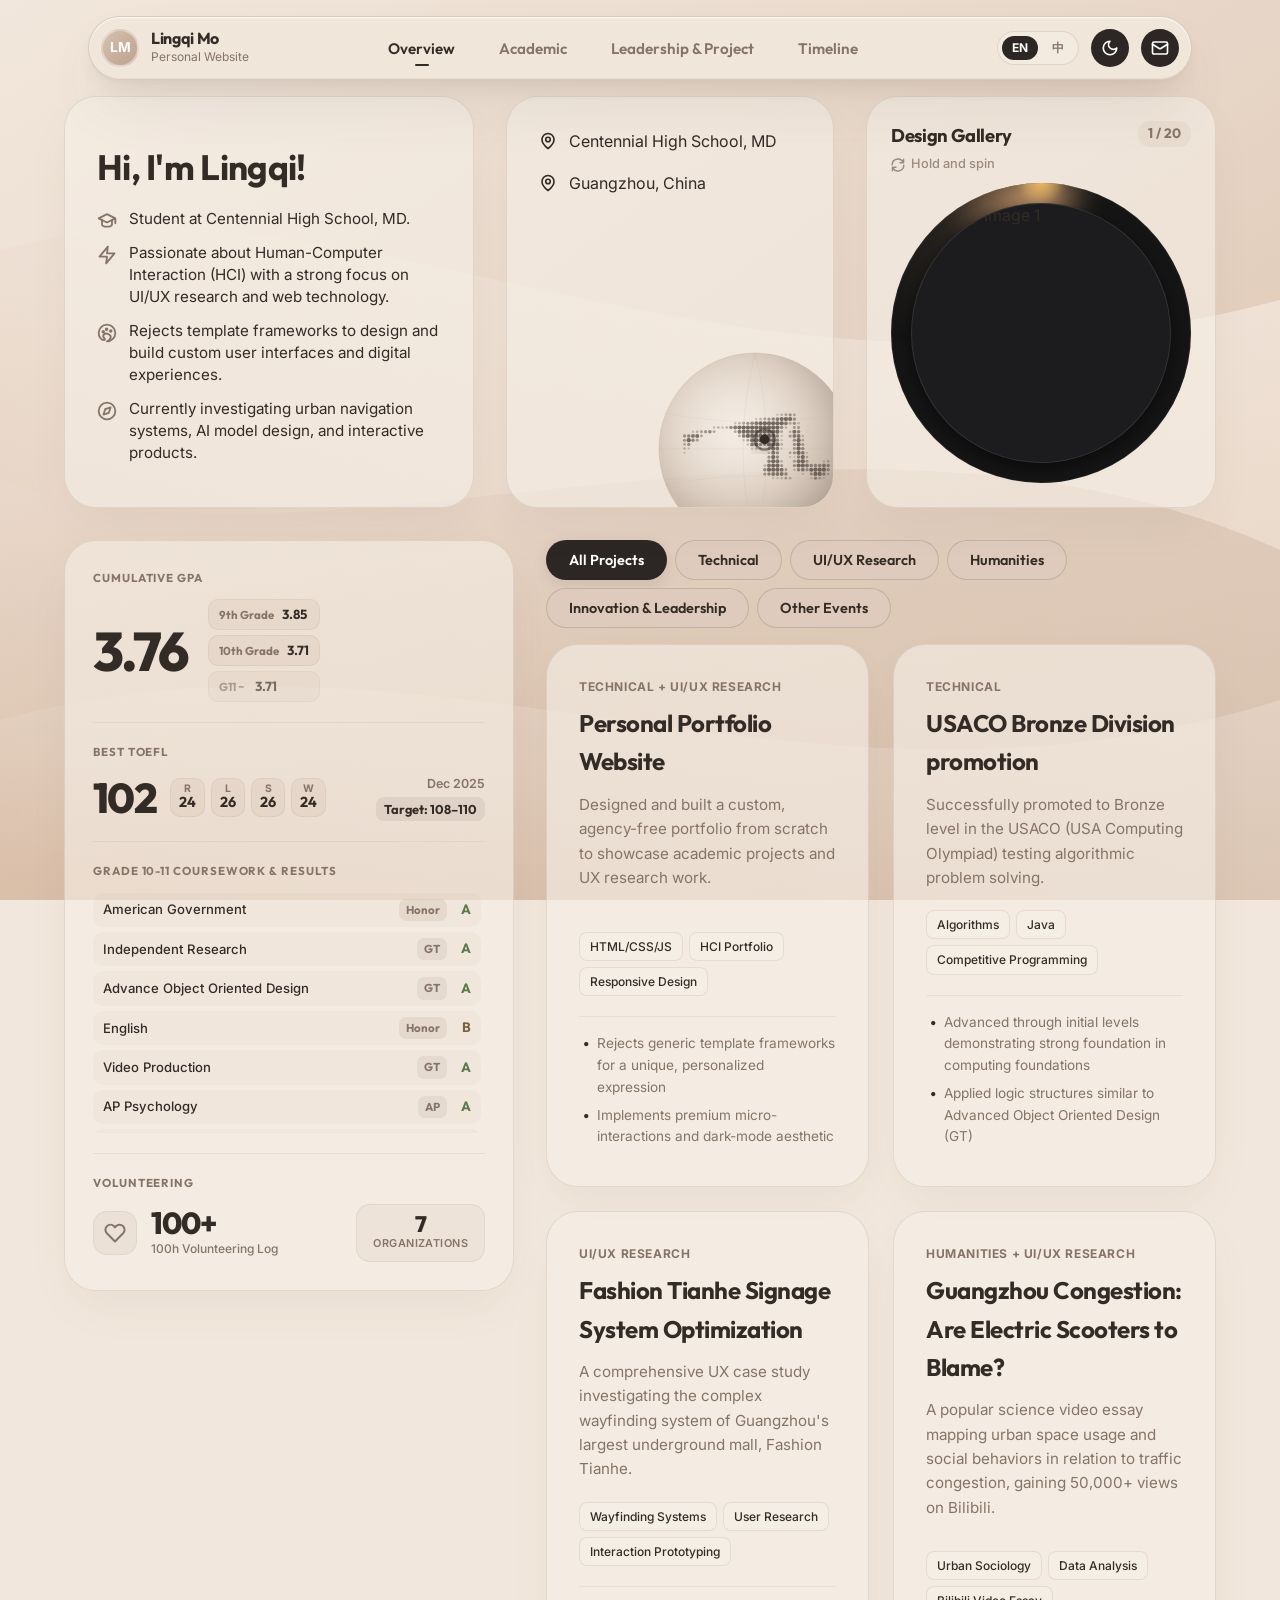
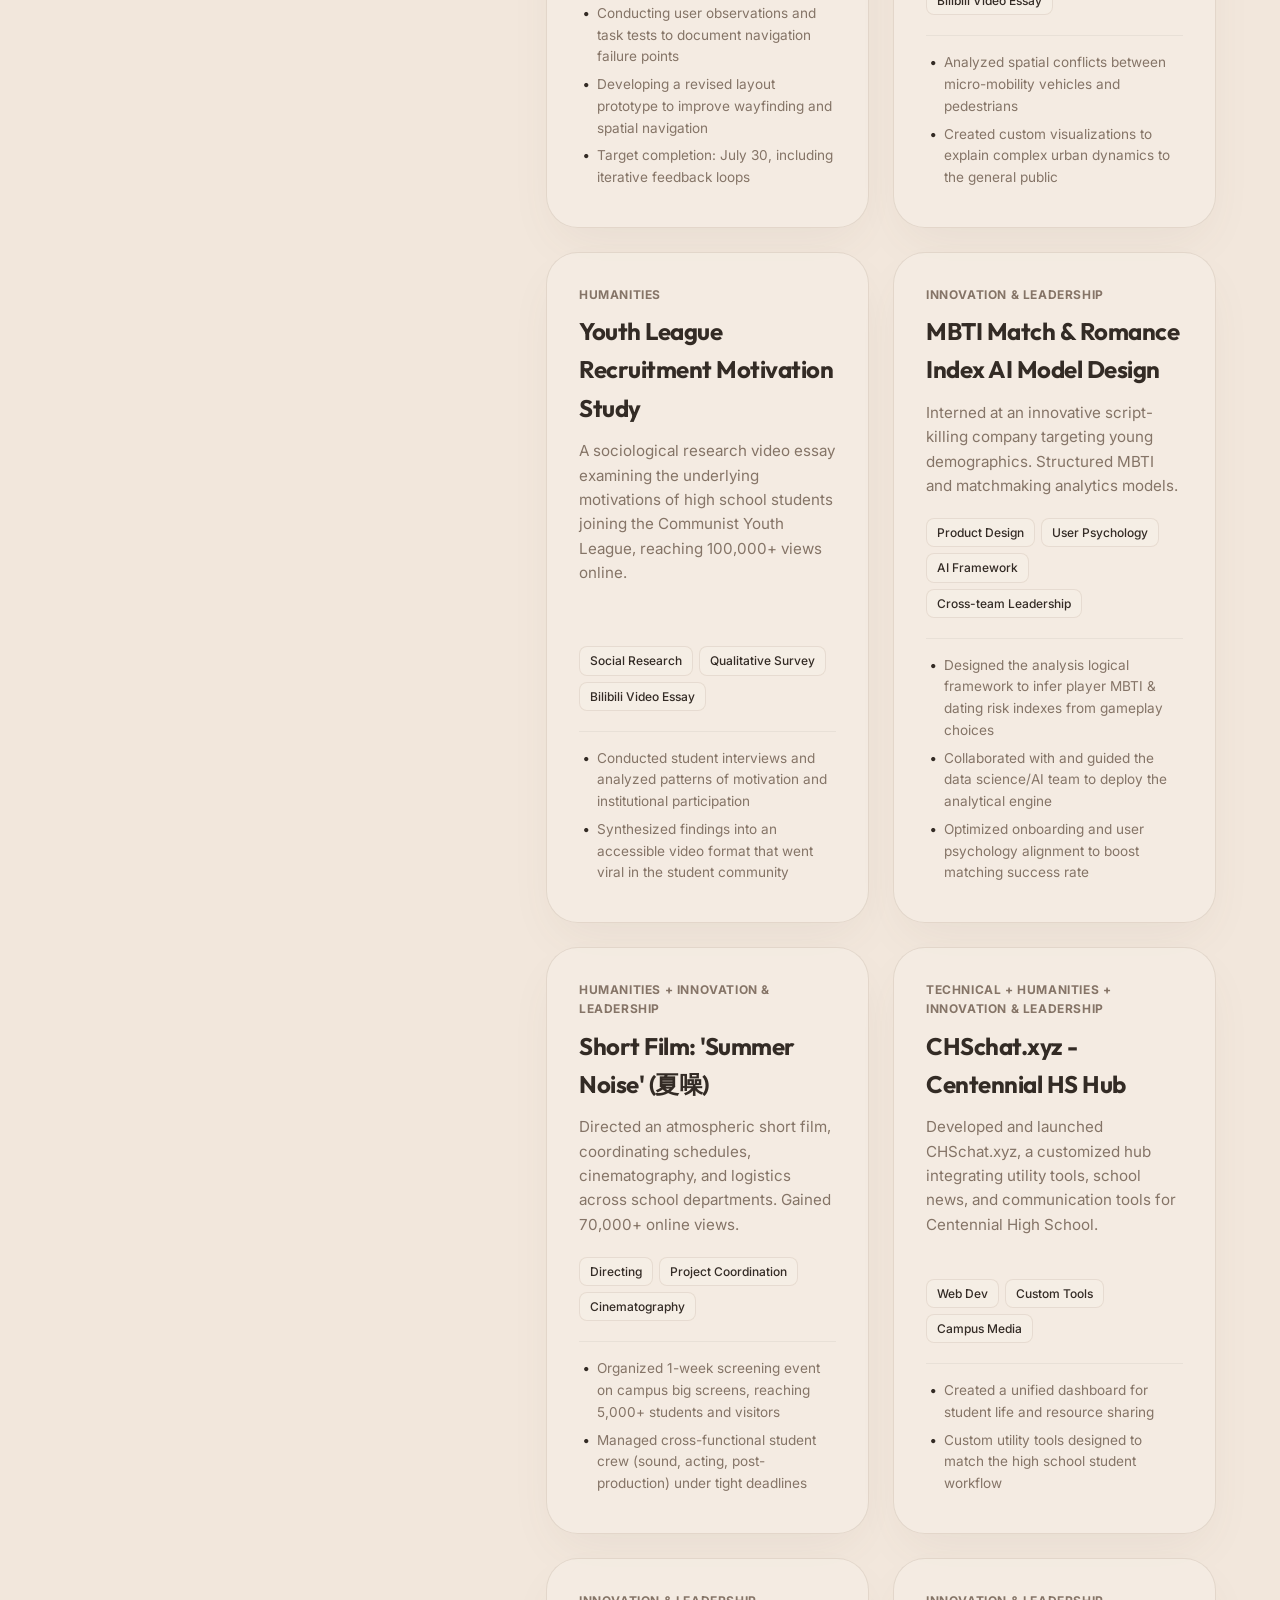
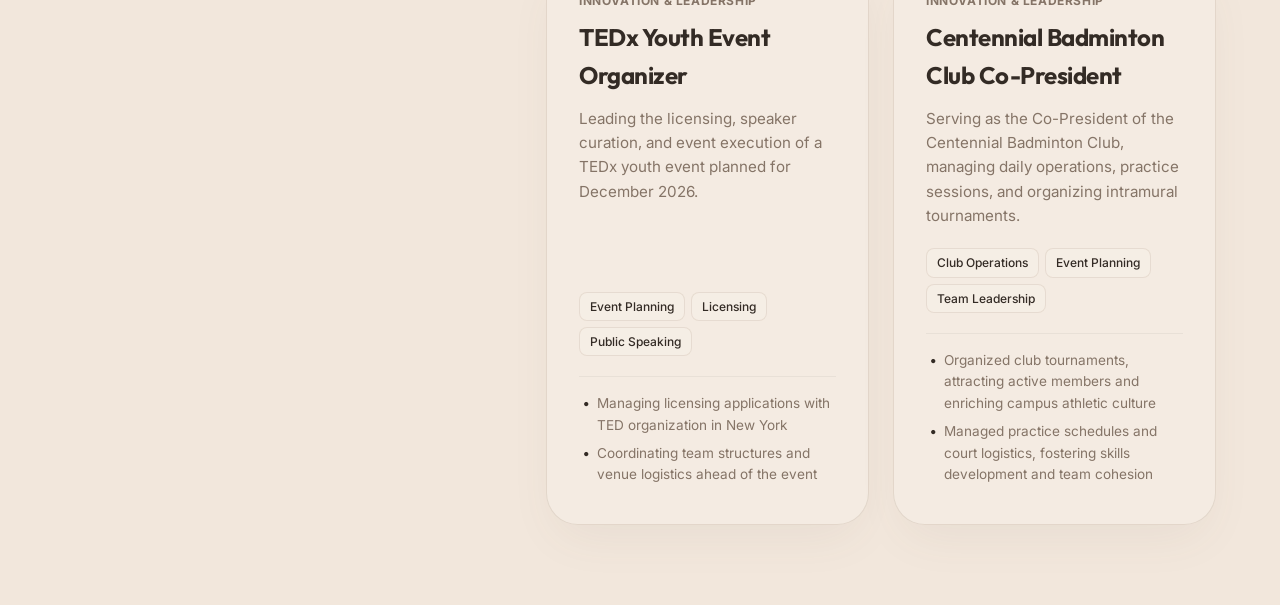
==== commit 3c7e40fe: "en/cn" ====
--- a/index.html
+++ b/index.html
@@ -11,8 +11,21 @@
   <link rel="preconnect" href="https://fonts.gstatic.com" crossorigin>
   <link href="https://fonts.googleapis.com/css2?family=Inter:wght@400;500;600;700&family=Outfit:wght@500;600;700;800&display=swap" rel="stylesheet">
   
+  <!-- Theme Init Script (Must be in head to avoid flash of theme style) -->
+  <script>
+    (function() {
+      const savedTheme = localStorage.getItem('theme');
+      if (savedTheme) {
+        document.documentElement.setAttribute('data-theme', savedTheme);
+      } else {
+        const prefersDark = window.matchMedia('(prefers-color-scheme: dark)').matches;
+        document.documentElement.setAttribute('data-theme', prefersDark ? 'dark' : 'light');
+      }
+    })();
+  </script>
+  
   <!-- CSS Styles -->
-  <link rel="stylesheet" href="css/styles.css">
+  <link rel="stylesheet" href="css/styles.css?v=3">
 </head>
 <body>
   
@@ -75,7 +88,10 @@
           <span class="tab-icon">
             <svg width="20" height="20" viewBox="0 0 24 24" fill="none" stroke="currentColor" stroke-width="2" stroke-linecap="round" stroke-linejoin="round"><rect x="2" y="7" width="20" height="14" rx="2" ry="2"/><path d="M16 21V5a2 2 0 0 0-2-2h-4a2 2 0 0 0-2 2v16"/></svg>
           </span>
-          <span class="tab-text" data-i18n="nav.projects">Leadership & Project</span>
+          <span class="tab-text">
+            <span data-i18n="nav.projectsDesktop" class="desktop-only-text">Leadership & Project</span>
+            <span data-i18n="nav.projectsMobile" class="mobile-only-text">Projects</span>
+          </span>
         </button>
         <button class="nav-tab" data-tab="timeline">
           <span class="tab-icon">
@@ -89,6 +105,24 @@
           <span class="lang-btn active">EN</span>
           <span class="lang-btn">中</span>
         </div>
+        <button id="theme-toggle" class="action-btn-circle" title="Toggle Theme" data-i18n-title="header.themeTooltip">
+          <!-- Sun Icon (shows in dark mode) -->
+          <svg class="sun-icon" width="18" height="18" viewBox="0 0 24 24" fill="none" stroke="currentColor" stroke-width="2.2" stroke-linecap="round" stroke-linejoin="round">
+            <circle cx="12" cy="12" r="4"/>
+            <path d="M12 2v2"/>
+            <path d="M12 20v2"/>
+            <path d="M4.93 4.93l1.41 1.41"/>
+            <path d="M17.66 17.66l1.41 1.41"/>
+            <path d="M2 12h2"/>
+            <path d="M20 12h2"/>
+            <path d="M6.34 17.66l-1.41 1.41"/>
+            <path d="M19.07 4.93l-1.41 1.41"/>
+          </svg>
+          <!-- Moon Icon (shows in light mode) -->
+          <svg class="moon-icon" width="18" height="18" viewBox="0 0 24 24" fill="none" stroke="currentColor" stroke-width="2.2" stroke-linecap="round" stroke-linejoin="round">
+            <path d="M12 3a6 6 0 0 0 9 9 9 9 0 1 1-9-9Z"/>
+          </svg>
+        </button>
         <div class="email-pill">
           <span class="email-text">moss104088@gmail.com</span>
           <button class="action-btn-circle" title="Contact Email" data-i18n-title="header.emailTooltip">
@@ -106,43 +140,462 @@
     
     <!-- SECTION 1: Overview Dashboard -->
     <div id="dashboard" class="tab-content active">
+      
+      <!-- Profile Hero Banner -->
+      <div class="dashboard-hero">
+        <!-- Intro Card -->
+        <div class="glass-card intro-card">
+          <h2 data-i18n="dash.introTitle">Hi, I'm Lingqi!</h2>
+          <ul class="intro-bullets">
+            <li>
+              <span class="bullet-icon">
+                <svg width="20" height="20" viewBox="0 0 24 24" fill="none" stroke="currentColor" stroke-width="2.2" stroke-linecap="round" stroke-linejoin="round">
+                  <path d="M22 10v6M2 10l10-5 10 5-10 5z"/>
+                  <path d="M6 12v5c0 2 2 3 6 3s6-1 6-3v-5"/>
+                </svg>
+              </span>
+              <span data-i18n="dash.introBullet1">Student at Centennial High School, MD.</span>
+            </li>
+            <li>
+              <span class="bullet-icon">
+                <svg width="20" height="20" viewBox="0 0 24 24" fill="none" stroke="currentColor" stroke-width="2.2" stroke-linecap="round" stroke-linejoin="round">
+                  <polygon points="13 2 3 14 12 14 11 22 21 10 12 10 13 2"/>
+                </svg>
+              </span>
+              <span data-i18n="dash.introBullet2">Passionate about Human-Computer Interaction (HCI) with a strong focus on UI/UX research and web technology.</span>
+            </li>
+            <li>
+              <span class="bullet-icon">
+                <svg width="20" height="20" viewBox="0 0 24 24" fill="none" stroke="currentColor" stroke-width="2.2" stroke-linecap="round" stroke-linejoin="round">
+                  <path d="M12 22C17.52 22 22 17.52 22 12C22 6.5 17.5 2 12 2S2 6.5 2 12C2 14.7 3.1 17.2 4.9 19C4.9 19 6.5 20.5 8.5 20.5C9 20.5 9.5 20 9.5 19.5C9.5 19 9 18.5 8.5 18C7 16.5 7 15 8.5 13.5C10 12 12 12.5 14 13.5C16 14.5 17 16.5 16 18.5C15.2 20.1 13.7 21.3 12 22Z" />
+                  <circle cx="7.5" cy="10.5" r="1" fill="currentColor"/>
+                  <circle cx="11.5" cy="7.5" r="1" fill="currentColor"/>
+                  <circle cx="16.5" cy="9.5" r="1" fill="currentColor"/>
+                </svg>
+              </span>
+              <span data-i18n="dash.introBullet3">Rejects template frameworks to design and build custom user interfaces and digital experiences.</span>
+            </li>
+            <li>
+              <span class="bullet-icon">
+                <svg width="20" height="20" viewBox="0 0 24 24" fill="none" stroke="currentColor" stroke-width="2.2" stroke-linecap="round" stroke-linejoin="round">
+                  <circle cx="12" cy="12" r="10"/>
+                  <polygon points="16.24 7.76 14.12 14.12 7.76 16.24 9.88 9.88 16.24 7.76"/>
+                </svg>
+              </span>
+              <span data-i18n="dash.introBullet4">Currently investigating urban navigation systems, AI model design, and interactive products.</span>
+            </li>
+          </ul>
+        </div>
+
+                                <!-- Symmetrical Dual Location Card -->
+        <div class="glass-card location-card" style="min-height: 260px;">
+          <!-- Location Headers (Stacked at top left) -->
+          <div style="display: flex; flex-direction: column; gap: 18px; z-index: 1;">
+            <div class="location-header">
+              <svg width="18" height="18" viewBox="0 0 24 24" fill="none" stroke="currentColor" stroke-width="2.2" stroke-linecap="round" stroke-linejoin="round">
+                <path d="M20 10c0 6-8 12-8 12s-8-6-8-12a8 8 0 0 1 16 0Z"/>
+                <circle cx="12" cy="10" r="3"/>
+              </svg>
+              <span data-i18n="dash.locationText">Centennial High School, MD</span>
+            </div>
+            <div class="location-header">
+              <svg width="18" height="18" viewBox="0 0 24 24" fill="none" stroke="currentColor" stroke-width="2.2" stroke-linecap="round" stroke-linejoin="round">
+                <path d="M20 10c0 6-8 12-8 12s-8-6-8-12a8 8 0 0 1 16 0Z"/>
+                <circle cx="12" cy="10" r="3"/>
+              </svg>
+              <span data-i18n="dash.locationGuangzhou">Guangzhou, China</span>
+            </div>
+          </div>
+          
+          <!-- Maryland Location Globe (Bottom-Right) -->
+          <div class="globe-container">
+            <svg width="100%" height="100%" viewBox="0 0 200 200">
+              <defs>
+                <filter id="globe-glow-md" x="-20%" y="-20%" width="140%" height="140%">
+                  <feGaussianBlur stdDeviation="3" result="blur" />
+                  <feComposite in="SourceGraphic" in2="blur" operator="over" />
+                </filter>
+                <radialGradient id="sphereGradMd" cx="40%" cy="40%" r="60%">
+                  <stop offset="0%" stop-color="rgba(255, 255, 255, 0.15)" />
+                  <stop offset="60%" stop-color="rgba(186, 166, 149, 0.35)" />
+                  <stop offset="100%" stop-color="rgba(133, 116, 103, 0.6)" />
+                </radialGradient>
+                <clipPath id="globeClipMd">
+                  <circle cx="100" cy="100" r="80" />
+                </clipPath>
+              </defs>
+              
+              <!-- Sphere Shading -->
+              <circle cx="100" cy="100" r="80" fill="url(#sphereGradMd)" stroke="rgba(186, 166, 149, 0.25)" stroke-width="1" />
+              
+              <!-- Latitude/Longitude Grid -->
+              <line x1="20" y1="100" x2="180" y2="100" stroke="rgba(186, 166, 149, 0.15)" stroke-width="0.75" />
+              <path d="M25 70 Q 100 85 175 70" fill="none" stroke="rgba(186, 166, 149, 0.12)" stroke-width="0.75" />
+              <path d="M25 130 Q 100 115 175 130" fill="none" stroke="rgba(186, 166, 149, 0.12)" stroke-width="0.75" />
+              <path d="M100 20 Q 80 100 100 180" fill="none" stroke="rgba(186, 166, 149, 0.15)" stroke-width="0.75" />
+              <path d="M100 20 Q 120 100 100 180" fill="none" stroke="rgba(186, 166, 149, 0.15)" stroke-width="0.75" />
+  
+              <!-- Maryland Map dots clipped to globe -->
+              <g clip-path="url(#globeClipMd)">
+                <g transform="translate(-1180, -295.2) scale(1.6)">
+                  <!-- Maryland dot-like halftone shapes -->
+                  <circle cx="763.3" cy="240.2" r="0.84" fill="rgba(85, 74, 65, 0.53)" />
+                  <circle cx="763.3" cy="242.4" r="0.8" fill="rgba(85, 74, 65, 0.48)" />
+                  <circle cx="763.3" cy="244.6" r="0.71" fill="rgba(85, 74, 65, 0.39)" />
+                  <circle cx="763.3" cy="246.8" r="0.65" fill="rgba(85, 74, 65, 0.33)" />
+                  <circle cx="763.3" cy="249" r="0.59" fill="rgba(85, 74, 65, 0.26)" />
+                  <circle cx="765.5" cy="240.2" r="0.92" fill="rgba(85, 74, 65, 0.61)" />
+                  <circle cx="765.5" cy="242.4" r="1.1" fill="rgba(85, 74, 65, 0.8)" />
+                  <circle cx="765.5" cy="244.6" r="0.85" fill="rgba(85, 74, 65, 0.54)" />
+                  <circle cx="765.5" cy="246.8" r="0.59" fill="rgba(85, 74, 65, 0.26)" />
+                  <circle cx="767.7" cy="238" r="0.61" fill="rgba(85, 74, 65, 0.28)" />
+                  <circle cx="767.7" cy="240.2" r="1" fill="rgba(85, 74, 65, 0.7)" />
+                  <circle cx="767.7" cy="242.4" r="0.9" fill="rgba(85, 74, 65, 0.59)" />
+                  <circle cx="769.9" cy="238" r="0.69" fill="rgba(85, 74, 65, 0.36)" />
+                  <circle cx="769.9" cy="240.2" r="1.05" fill="rgba(85, 74, 65, 0.74)" />
+                  <circle cx="769.9" cy="242.4" r="0.77" fill="rgba(85, 74, 65, 0.45)" />
+                  <circle cx="772.1" cy="238" r="0.77" fill="rgba(85, 74, 65, 0.45)" />
+                  <circle cx="772.1" cy="240.2" r="0.72" fill="rgba(85, 74, 65, 0.4)" />
+                  <circle cx="774.3" cy="238" r="0.84" fill="rgba(85, 74, 65, 0.53)" />
+                  <circle cx="776.5" cy="238" r="0.92" fill="rgba(85, 74, 65, 0.61)" />
+                  <circle cx="778.7" cy="235.8" r="0.61" fill="rgba(85, 74, 65, 0.28)" />
+                  <circle cx="778.7" cy="238" r="0.73" fill="rgba(85, 74, 65, 0.41)" />
+                  <circle cx="780.9" cy="235.8" r="0.69" fill="rgba(85, 74, 65, 0.36)" />
+                  <circle cx="783.1" cy="235.8" r="0.62" fill="rgba(85, 74, 65, 0.3)" />
+                  <circle cx="785.3" cy="235.8" r="0.68" fill="rgba(85, 74, 65, 0.36)" />
+                  <circle cx="787.5" cy="235.8" r="0.89" fill="rgba(85, 74, 65, 0.58)" />
+                  <circle cx="789.7" cy="233.6" r="0.61" fill="rgba(85, 74, 65, 0.28)" />
+                  <circle cx="789.7" cy="235.8" r="1" fill="rgba(85, 74, 65, 0.7)" />
+                  <circle cx="789.7" cy="238" r="0.73" fill="rgba(85, 74, 65, 0.41)" />
+                  <circle cx="791.9" cy="233.6" r="0.69" fill="rgba(85, 74, 65, 0.36)" />
+                  <circle cx="791.9" cy="235.8" r="1.08" fill="rgba(85, 74, 65, 0.78)" />
+                  <circle cx="791.9" cy="238" r="1.01" fill="rgba(85, 74, 65, 0.7)" />
+                  <circle cx="791.9" cy="240.2" r="0.73" fill="rgba(85, 74, 65, 0.41)" />
+                  <circle cx="794.1" cy="233.6" r="0.77" fill="rgba(85, 74, 65, 0.45)" />
+                  <circle cx="794.1" cy="235.8" r="1.1" fill="rgba(85, 74, 65, 0.8)" />
+                  <circle cx="794.1" cy="238" r="1.1" fill="rgba(85, 74, 65, 0.8)" />
+                  <circle cx="794.1" cy="240.2" r="0.98" fill="rgba(85, 74, 65, 0.67)" />
+                  <circle cx="794.1" cy="242.4" r="0.6" fill="rgba(85, 74, 65, 0.28)" />
+                  <circle cx="796.3" cy="233.6" r="0.84" fill="rgba(85, 74, 65, 0.53)" />
+                  <circle cx="796.3" cy="235.8" r="1.1" fill="rgba(85, 74, 65, 0.8)" />
+                  <circle cx="796.3" cy="238" r="1.1" fill="rgba(85, 74, 65, 0.8)" />
+                  <circle cx="796.3" cy="240.2" r="1.1" fill="rgba(85, 74, 65, 0.8)" />
+                  <circle cx="796.3" cy="242.4" r="0.76" fill="rgba(85, 74, 65, 0.44)" />
+                  <circle cx="796.3" cy="244.6" r="0.61" fill="rgba(85, 74, 65, 0.28)" />
+                  <circle cx="798.5" cy="233.6" r="0.92" fill="rgba(85, 74, 65, 0.61)" />
+                  <circle cx="798.5" cy="235.8" r="1.1" fill="rgba(85, 74, 65, 0.8)" />
+                  <circle cx="798.5" cy="238" r="1.1" fill="rgba(85, 74, 65, 0.8)" />
+                  <circle cx="798.5" cy="240.2" r="1.1" fill="rgba(85, 74, 65, 0.8)" />
+                  <circle cx="798.5" cy="242.4" r="1.05" fill="rgba(85, 74, 65, 0.75)" />
+                  <circle cx="798.5" cy="244.6" r="0.98" fill="rgba(85, 74, 65, 0.67)" />
+                  <circle cx="798.5" cy="246.8" r="0.58" fill="rgba(85, 74, 65, 0.26)" />
+                  <circle cx="800.7" cy="231.4" r="0.61" fill="rgba(85, 74, 65, 0.28)" />
+                  <circle cx="800.7" cy="233.6" r="1" fill="rgba(85, 74, 65, 0.7)" />
+                  <circle cx="800.7" cy="235.8" r="1.1" fill="rgba(85, 74, 65, 0.8)" />
+                  <circle cx="800.7" cy="238" r="1.1" fill="rgba(85, 74, 65, 0.8)" />
+                  <circle cx="800.7" cy="240.2" r="1.1" fill="rgba(85, 74, 65, 0.8)" />
+                  <circle cx="800.7" cy="242.4" r="1.1" fill="rgba(85, 74, 65, 0.8)" />
+                  <circle cx="800.7" cy="244.6" r="1.07" fill="rgba(85, 74, 65, 0.77)" />
+                  <circle cx="800.7" cy="246.8" r="0.68" fill="rgba(85, 74, 65, 0.35)" />
+                  <circle cx="802.9" cy="231.4" r="0.68" fill="rgba(85, 74, 65, 0.36)" />
+                  <circle cx="802.9" cy="233.6" r="1.08" fill="rgba(85, 74, 65, 0.78)" />
+                  <circle cx="802.9" cy="235.8" r="1.1" fill="rgba(85, 74, 65, 0.8)" />
+                  <circle cx="802.9" cy="238" r="1.1" fill="rgba(85, 74, 65, 0.8)" />
+                  <circle cx="802.9" cy="240.2" r="1.1" fill="rgba(85, 74, 65, 0.8)" />
+                  <circle cx="802.9" cy="242.4" r="1.1" fill="rgba(85, 74, 65, 0.8)" />
+                  <circle cx="802.9" cy="244.6" r="0.92" fill="rgba(85, 74, 65, 0.61)" />
+                  <circle cx="802.9" cy="246.8" r="0.67" fill="rgba(85, 74, 65, 0.35)" />
+                  <circle cx="805.1" cy="231.4" r="0.76" fill="rgba(85, 74, 65, 0.44)" />
+                  <circle cx="805.1" cy="233.6" r="1.1" fill="rgba(85, 74, 65, 0.8)" />
+                  <circle cx="805.1" cy="235.8" r="1.1" fill="rgba(85, 74, 65, 0.8)" />
+                  <circle cx="805.1" cy="238" r="1.1" fill="rgba(85, 74, 65, 0.8)" />
+                  <circle cx="805.1" cy="240.2" r="1.1" fill="rgba(85, 74, 65, 0.8)" />
+                  <circle cx="805.1" cy="242.4" r="1.1" fill="rgba(85, 74, 65, 0.8)" />
+                  <circle cx="805.1" cy="244.6" r="0.9" fill="rgba(85, 74, 65, 0.58)" />
+                  <circle cx="805.1" cy="246.8" r="0.56" fill="rgba(85, 74, 65, 0.23)" />
+                  <circle cx="805.1" cy="255.6" r="0.67" fill="rgba(85, 74, 65, 0.35)" />
+                  <circle cx="805.1" cy="257.8" r="0.89" fill="rgba(85, 74, 65, 0.58)" />
+                  <circle cx="805.1" cy="260" r="0.82" fill="rgba(85, 74, 65, 0.51)" />
+                  <circle cx="807.3" cy="231.4" r="0.84" fill="rgba(85, 74, 65, 0.52)" />
+                  <circle cx="807.3" cy="233.6" r="1.1" fill="rgba(85, 74, 65, 0.8)" />
+                  <circle cx="807.3" cy="235.8" r="1.1" fill="rgba(85, 74, 65, 0.8)" />
+                  <circle cx="807.3" cy="238" r="1.1" fill="rgba(85, 74, 65, 0.8)" />
+                  <circle cx="807.3" cy="240.2" r="1.1" fill="rgba(85, 74, 65, 0.8)" />
+                  <circle cx="807.3" cy="242.4" r="1.1" fill="rgba(85, 74, 65, 0.8)" />
+                  <circle cx="807.3" cy="244.6" r="1.1" fill="rgba(85, 74, 65, 0.8)" />
+                  <circle cx="807.3" cy="246.8" r="0.79" fill="rgba(85, 74, 65, 0.48)" />
+                  <circle cx="807.3" cy="249" r="0.67" fill="rgba(85, 74, 65, 0.34)" />
+                  <circle cx="807.3" cy="251.2" r="0.85" fill="rgba(85, 74, 65, 0.54)" />
+                  <circle cx="807.3" cy="253.4" r="0.93" fill="rgba(85, 74, 65, 0.63)" />
+                  <circle cx="807.3" cy="255.6" r="1.02" fill="rgba(85, 74, 65, 0.72)" />
+                  <circle cx="807.3" cy="257.8" r="1.1" fill="rgba(85, 74, 65, 0.8)" />
+                  <circle cx="807.3" cy="260" r="0.92" fill="rgba(85, 74, 65, 0.61)" />
+                  <circle cx="809.5" cy="231.4" r="0.91" fill="rgba(85, 74, 65, 0.6)" />
+                  <circle cx="809.5" cy="233.6" r="1.1" fill="rgba(85, 74, 65, 0.8)" />
+                  <circle cx="809.5" cy="235.8" r="1.1" fill="rgba(85, 74, 65, 0.8)" />
+                  <circle cx="809.5" cy="238" r="1.1" fill="rgba(85, 74, 65, 0.8)" />
+                  <circle cx="809.5" cy="240.2" r="1.1" fill="rgba(85, 74, 65, 0.8)" />
+                  <circle cx="809.5" cy="242.4" r="1.1" fill="rgba(85, 74, 65, 0.8)" />
+                  <circle cx="809.5" cy="244.6" r="1.1" fill="rgba(85, 74, 65, 0.8)" />
+                  <circle cx="809.5" cy="246.8" r="1.08" fill="rgba(85, 74, 65, 0.77)" />
+                  <circle cx="809.5" cy="249" r="1.03" fill="rgba(85, 74, 65, 0.73)" />
+                  <circle cx="809.5" cy="251.2" r="1.1" fill="rgba(85, 74, 65, 0.8)" />
+                  <circle cx="809.5" cy="253.4" r="1.1" fill="rgba(85, 74, 65, 0.8)" />
+                  <circle cx="809.5" cy="255.6" r="1.1" fill="rgba(85, 74, 65, 0.8)" />
+                  <circle cx="809.5" cy="257.8" r="1.1" fill="rgba(85, 74, 65, 0.8)" />
+                  <circle cx="809.5" cy="260" r="1.01" fill="rgba(85, 74, 65, 0.7)" />
+                  <circle cx="809.5" cy="262.2" r="0.6" fill="rgba(85, 74, 65, 0.28)" />
+                  <circle cx="811.7" cy="229.2" r="0.59" fill="rgba(85, 74, 65, 0.27)" />
+                  <circle cx="811.7" cy="231.4" r="0.99" fill="rgba(85, 74, 65, 0.68)" />
+                  <circle cx="811.7" cy="233.6" r="1.1" fill="rgba(85, 74, 65, 0.8)" />
+                  <circle cx="811.7" cy="235.8" r="1.1" fill="rgba(85, 74, 65, 0.8)" />
+                  <circle cx="811.7" cy="238" r="1.1" fill="rgba(85, 74, 65, 0.8)" />
+                  <circle cx="811.7" cy="240.2" r="0.9" fill="rgba(85, 74, 65, 0.59)" />
+                  <circle cx="811.7" cy="242.4" r="0.88" fill="rgba(85, 74, 65, 0.57)" />
+                  <circle cx="811.7" cy="244.6" r="1.08" fill="rgba(85, 74, 65, 0.77)" />
+                  <circle cx="811.7" cy="246.8" r="0.98" fill="rgba(85, 74, 65, 0.67)" />
+                  <circle cx="811.7" cy="249" r="0.89" fill="rgba(85, 74, 65, 0.58)" />
+                  <circle cx="811.7" cy="251.2" r="0.89" fill="rgba(85, 74, 65, 0.58)" />
+                  <circle cx="811.7" cy="253.4" r="1.03" fill="rgba(85, 74, 65, 0.73)" />
+                  <circle cx="811.7" cy="255.6" r="1.1" fill="rgba(85, 74, 65, 0.8)" />
+                  <circle cx="811.7" cy="257.8" r="1.1" fill="rgba(85, 74, 65, 0.8)" />
+                  <circle cx="811.7" cy="260" r="1" fill="rgba(85, 74, 65, 0.69)" />
+                  <circle cx="811.7" cy="262.2" r="0.59" fill="rgba(85, 74, 65, 0.27)" />
+                  <circle cx="813.9" cy="229.2" r="0.67" fill="rgba(85, 74, 65, 0.35)" />
+                  <circle cx="813.9" cy="231.4" r="1.07" fill="rgba(85, 74, 65, 0.77)" />
+                  <circle cx="813.9" cy="233.6" r="1.1" fill="rgba(85, 74, 65, 0.8)" />
+                  <circle cx="813.9" cy="235.8" r="0.87" fill="rgba(85, 74, 65, 0.56)" />
+                  <circle cx="813.9" cy="238" r="0.73" fill="rgba(85, 74, 65, 0.41)" />
+                  <circle cx="813.9" cy="240.2" r="0.6" fill="rgba(85, 74, 65, 0.27)" />
+                  <circle cx="813.9" cy="242.4" r="0.59" fill="rgba(85, 74, 65, 0.26)" />
+                  <circle cx="813.9" cy="244.6" r="0.68" fill="rgba(85, 74, 65, 0.35)" />
+                  <circle cx="813.9" cy="246.8" r="0.59" fill="rgba(85, 74, 65, 0.26)" />
+                  <circle cx="813.9" cy="253.4" r="0.66" fill="rgba(85, 74, 65, 0.33)" />
+                  <circle cx="813.9" cy="255.6" r="0.8" fill="rgba(85, 74, 65, 0.48)" />
+                  <circle cx="813.9" cy="257.8" r="1.02" fill="rgba(85, 74, 65, 0.72)" />
+                  <circle cx="813.9" cy="260" r="1.01" fill="rgba(85, 74, 65, 0.7)" />
+                  <circle cx="813.9" cy="262.2" r="0.62" fill="rgba(85, 74, 65, 0.3)" />
+                  <circle cx="816.1" cy="229.2" r="0.76" fill="rgba(85, 74, 65, 0.44)" />
+                  <circle cx="816.1" cy="231.4" r="1.1" fill="rgba(85, 74, 65, 0.8)" />
+                  <circle cx="816.1" cy="233.6" r="0.98" fill="rgba(85, 74, 65, 0.67)" />
+                  <circle cx="816.1" cy="235.8" r="0.65" fill="rgba(85, 74, 65, 0.33)" />
+                  <circle cx="816.1" cy="257.8" r="0.76" fill="rgba(85, 74, 65, 0.44)" />
+                  <circle cx="816.1" cy="260" r="0.89" fill="rgba(85, 74, 65, 0.58)" />
+                  <circle cx="816.1" cy="262.2" r="0.75" fill="rgba(85, 74, 65, 0.43)" />
+                  <circle cx="818.3" cy="229.2" r="0.84" fill="rgba(85, 74, 65, 0.53)" />
+                  <circle cx="818.3" cy="231.4" r="1.08" fill="rgba(85, 74, 65, 0.78)" />
+                  <circle cx="818.3" cy="233.6" r="0.72" fill="rgba(85, 74, 65, 0.4)" />
+                  <circle cx="818.3" cy="238" r="0.68" fill="rgba(85, 74, 65, 0.36)" />
+                  <circle cx="818.3" cy="240.2" r="0.81" fill="rgba(85, 74, 65, 0.49)" />
+                  <circle cx="818.3" cy="249" r="0.74" fill="rgba(85, 74, 65, 0.42)" />
+                  <circle cx="818.3" cy="251.2" r="0.56" fill="rgba(85, 74, 65, 0.23)" />
+                  <circle cx="818.3" cy="262.2" r="0.68" fill="rgba(85, 74, 65, 0.35)" />
+                  <circle cx="820.5" cy="229.2" r="0.74" fill="rgba(85, 74, 65, 0.43)" />
+                  <circle cx="820.5" cy="231.4" r="0.85" fill="rgba(85, 74, 65, 0.54)" />
+                  <circle cx="820.5" cy="233.6" r="0.84" fill="rgba(85, 74, 65, 0.53)" />
+                  <circle cx="820.5" cy="235.8" r="0.77" fill="rgba(85, 74, 65, 0.46)" />
+                  <circle cx="820.5" cy="238" r="1.05" fill="rgba(85, 74, 65, 0.74)" />
+                  <circle cx="820.5" cy="240.2" r="0.99" fill="rgba(85, 74, 65, 0.68)" />
+                  <circle cx="820.5" cy="242.4" r="0.85" fill="rgba(85, 74, 65, 0.54)" />
+                  <circle cx="820.5" cy="244.6" r="0.82" fill="rgba(85, 74, 65, 0.5)" />
+                  <circle cx="820.5" cy="246.8" r="0.78" fill="rgba(85, 74, 65, 0.46)" />
+                  <circle cx="820.5" cy="249" r="0.83" fill="rgba(85, 74, 65, 0.51)" />
+                  <circle cx="820.5" cy="251.2" r="0.56" fill="rgba(85, 74, 65, 0.23)" />
+                  <circle cx="820.5" cy="253.4" r="0.77" fill="rgba(85, 74, 65, 0.45)" />
+                  <circle cx="820.5" cy="255.6" r="0.84" fill="rgba(85, 74, 65, 0.53)" />
+                  <circle cx="820.5" cy="257.8" r="0.63" fill="rgba(85, 74, 65, 0.3)" />
+                  <circle cx="822.7" cy="233.6" r="0.62" fill="rgba(85, 74, 65, 0.3)" />
+                  <circle cx="822.7" cy="235.8" r="0.78" fill="rgba(85, 74, 65, 0.46)" />
+                  <circle cx="822.7" cy="238" r="0.93" fill="rgba(85, 74, 65, 0.62)" />
+                  <circle cx="822.7" cy="240.2" r="1.02" fill="rgba(85, 74, 65, 0.72)" />
+                  <circle cx="822.7" cy="242.4" r="1.1" fill="rgba(85, 74, 65, 0.8)" />
+                  <circle cx="822.7" cy="244.6" r="1.1" fill="rgba(85, 74, 65, 0.8)" />
+                  <circle cx="822.7" cy="246.8" r="1.1" fill="rgba(85, 74, 65, 0.8)" />
+                  <circle cx="822.7" cy="249" r="1.1" fill="rgba(85, 74, 65, 0.8)" />
+                  <circle cx="822.7" cy="251.2" r="0.91" fill="rgba(85, 74, 65, 0.6)" />
+                  <circle cx="822.7" cy="253.4" r="1.03" fill="rgba(85, 74, 65, 0.73)" />
+                  <circle cx="822.7" cy="255.6" r="1.1" fill="rgba(85, 74, 65, 0.8)" />
+                  <circle cx="822.7" cy="257.8" r="0.93" fill="rgba(85, 74, 65, 0.62)" />
+                  <circle cx="824.9" cy="240.2" r="0.63" fill="rgba(85, 74, 65, 0.3)" />
+                  <circle cx="824.9" cy="242.4" r="0.71" fill="rgba(85, 74, 65, 0.39)" />
+                  <circle cx="824.9" cy="244.6" r="0.79" fill="rgba(85, 74, 65, 0.47)" />
+                  <circle cx="824.9" cy="246.8" r="0.87" fill="rgba(85, 74, 65, 0.56)" />
+                  <circle cx="824.9" cy="249" r="0.98" fill="rgba(85, 74, 65, 0.67)" />
+                  <circle cx="824.9" cy="251.2" r="1.08" fill="rgba(85, 74, 65, 0.78)" />
+                  <circle cx="824.9" cy="253.4" r="1.1" fill="rgba(85, 74, 65, 0.8)" />
+                  <circle cx="824.9" cy="255.6" r="1.1" fill="rgba(85, 74, 65, 0.8)" />
+                  <circle cx="824.9" cy="257.8" r="0.98" fill="rgba(85, 74, 65, 0.67)" />
+                  <circle cx="824.9" cy="260" r="0.58" fill="rgba(85, 74, 65, 0.25)" />
+                  <circle cx="827.1" cy="249" r="0.59" fill="rgba(85, 74, 65, 0.26)" />
+                  <circle cx="827.1" cy="251.2" r="0.69" fill="rgba(85, 74, 65, 0.37)" />
+                  <circle cx="827.1" cy="253.4" r="0.8" fill="rgba(85, 74, 65, 0.48)" />
+                  <circle cx="827.1" cy="255.6" r="0.99" fill="rgba(85, 74, 65, 0.69)" />
+                  <circle cx="827.1" cy="257.8" r="0.85" fill="rgba(85, 74, 65, 0.53)" />
+                  <circle cx="829.3" cy="255.6" r="0.9" fill="rgba(85, 74, 65, 0.59)" />
+                  <circle cx="829.3" cy="257.8" r="1.08" fill="rgba(85, 74, 65, 0.78)" />
+                  <circle cx="829.3" cy="260" r="0.83" fill="rgba(85, 74, 65, 0.51)" />
+                  <circle cx="829.3" cy="262.2" r="0.58" fill="rgba(85, 74, 65, 0.25)" />
+                  <circle cx="831.5" cy="255.6" r="0.91" fill="rgba(85, 74, 65, 0.6)" />
+                  <circle cx="831.5" cy="257.8" r="1.1" fill="rgba(85, 74, 65, 0.8)" />
+                  <circle cx="831.5" cy="260" r="1.1" fill="rgba(85, 74, 65, 0.8)" />
+                  <circle cx="831.5" cy="262.2" r="0.87" fill="rgba(85, 74, 65, 0.56)" />
+                  <circle cx="833.7" cy="255.6" r="0.92" fill="rgba(85, 74, 65, 0.61)" />
+                  <circle cx="833.7" cy="257.8" r="1.1" fill="rgba(85, 74, 65, 0.8)" />
+                  <circle cx="833.7" cy="260" r="1.09" fill="rgba(85, 74, 65, 0.79)" />
+                  <circle cx="833.7" cy="262.2" r="0.72" fill="rgba(85, 74, 65, 0.39)" />
+                  <circle cx="835.9" cy="253.4" r="0.59" fill="rgba(85, 74, 65, 0.27)" />
+                  <circle cx="835.9" cy="255.6" r="0.99" fill="rgba(85, 74, 65, 0.68)" />
+                  <circle cx="835.9" cy="257.8" r="1.1" fill="rgba(85, 74, 65, 0.8)" />
+                  <circle cx="835.9" cy="260" r="0.93" fill="rgba(85, 74, 65, 0.62)" />
+                  <circle cx="835.9" cy="262.2" r="0.56" fill="rgba(85, 74, 65, 0.23)" />
+                  <circle cx="838.1" cy="253.4" r="0.67" fill="rgba(85, 74, 65, 0.35)" />
+                  <circle cx="838.1" cy="255.6" r="0.9" fill="rgba(85, 74, 65, 0.59)" />
+                  <circle cx="838.1" cy="257.8" r="0.85" fill="rgba(85, 74, 65, 0.54)" />
+                  <circle cx="838.1" cy="260" r="0.67" fill="rgba(85, 74, 65, 0.35)" />
+                  
+                  <!-- Glowing hotspot at Ellicott City (Howard County, MD) - approx x=805, y=242 -->
+                  <!-- Outer Pulse Ring -->
+                  <circle cx="805" cy="242" r="6" fill="none" stroke="var(--text-primary)" stroke-width="1.2" filter="url(#globe-glow-md)">
+                    <animate attributeName="r" values="3;10;3" dur="2.5s" repeatCount="indefinite" />
+                    <animate attributeName="opacity" values="0.8;0;0.8" dur="2.5s" repeatCount="indefinite" />
+                  </circle>
+                  <!-- Center Dot -->
+                  <circle cx="805" cy="242" r="2.5" fill="var(--text-primary)" />
+                </g>
+              </g>
+            </svg>
+          </div>
+        </div>
+
+        <!-- Interactive Design Gallery Card -->
+        <div class="glass-card photo-browser-card" style="min-height: 400px;">
+          <div class="dial-header" style="align-items: flex-start;">
+            <div>
+              <h3 data-i18n="dash.galleryTitle">Design Gallery</h3>
+              <div class="dial-instruction">
+                <svg class="spin-icon" viewBox="0 0 24 24" width="14" height="14" stroke="currentColor" stroke-width="2.5" fill="none" stroke-linecap="round" stroke-linejoin="round">
+                  <path d="M21.5 2v6h-6M2.5 22v-6h6M2 11.5a10 10 0 0 1 18.8-4.3M22 12.5a10 10 0 0 1-18.8 4.3"/>
+                </svg>
+                <span data-i18n="dash.galleryInstruction">Hold and spin</span>
+              </div>
+            </div>
+            <div class="dial-counter"><span id="dial-current-index">1</span> / 20</div>
+          </div>
+          
+          <div class="dial-core-wrapper" id="photo-dial-wrapper">
+            <!-- Aurora Glow rotating container -->
+            <div class="aurora-ring-container" id="aurora-ring-container">
+              <div class="aurora-conic"></div>
+              <div class="aurora-peak"></div>
+            </div>
+
+            <!-- Inner Photo Circle -->
+            <div class="inner-photo-circle">
+              <div class="dial-photo-slides" id="dial-photo-slides">
+                <!-- Photos generated dynamically by JS -->
+              </div>
+            </div>
+            
+            <!-- Invisible interaction overlay -->
+            <div class="dial-touch-overlay" id="dial-touch-overlay"></div>
+          </div>
+        </div>
+      </div>
+
       <div class="dashboard-grid">
         
-        <!-- Summary Stats Card -->
-        <div class="glass-card">
-          <h3 style="margin-bottom: 20px;" data-i18n="dash.profileIndex">Admissions & Profile Index</h3>
-          <div class="simulator-options" style="margin: 0 0 24px 0;">
-            <div class="simulator-option">
-              <span data-i18n="dash.primaryMajor">Primary Major Target</span>
-              <strong style="color: var(--text-primary);" id="dash-primary-major">Human-Computer Interaction (HCI)</strong>
-            </div>
-            <div class="simulator-option">
-              <span data-i18n="dash.secondaryFocus">Secondary Focus</span>
-              <strong style="color: var(--text-primary);" id="dash-secondary-focus">Tech-focused with UI/UX Integration</strong>
-            </div>
-          </div>
-          
-          <div style="display: flex; justify-content: space-between; gap: 16px;">
-            <div class="nested-card">
-              <div style="font-size: 2rem; font-weight: 800;" id="dash-volunteer-hours">--</div>
-              <div style="font-size: 0.75rem; color: var(--text-secondary); text-transform: uppercase; font-weight: 700; letter-spacing: 0.05em;" data-i18n="dash.volunteering">Volunteering</div>
-            </div>
-            <div class="nested-card">
-              <div style="font-size: 2rem; font-weight: 800;">102</div>
-              <div style="font-size: 0.75rem; color: var(--text-secondary); text-transform: uppercase; font-weight: 700; letter-spacing: 0.05em;" data-i18n="dash.bestToefl">Best TOEFL</div>
-            </div>
-            <div class="nested-card">
-              <div style="font-size: 2rem; font-weight: 800;">3.76</div>
-              <div style="font-size: 0.75rem; color: var(--text-secondary); text-transform: uppercase; font-weight: 700; letter-spacing: 0.05em;" data-i18n="dash.estimatedGpa">Estimated GPA</div>
-            </div>
-          </div>
-        </div>
-
-        <!-- Upcoming Milestones Widget -->
-        <div class="glass-card">
-          <h3 style="margin-bottom: 20px;" data-i18n="dash.checkpoints">Execution Checkpoints</h3>
-          <div class="timeline" id="mini-timeline">
-            <!-- Rendered by JS -->
+        <!-- Left Column: Unified Academic Stats Panel -->
+        <div style="display: flex; flex-direction: column; gap: 0;">
+          <div class="glass-card dash-stats-panel">
+
+            <!-- === GPA HERO === -->
+            <div class="stats-section">
+              <div class="stats-section-label" data-i18n="acad.cumulative">Cumulative GPA</div>
+              <div class="gpa-hero-row">
+                <div class="gpa-hero-number">3.76</div>
+                <div class="gpa-year-chips">
+                  <div class="gpa-year-chip">
+                    <span class="gpa-year-chip-grade" data-i18n="acad.grade9">G9</span>
+                    <span class="gpa-year-chip-val">3.85</span>
+                  </div>
+                  <div class="gpa-year-chip">
+                    <span class="gpa-year-chip-grade" data-i18n="acad.grade10">G10</span>
+                    <span class="gpa-year-chip-val">3.71</span>
+                  </div>
+                  <div class="gpa-year-chip gpa-year-chip-estimated">
+                    <span class="gpa-year-chip-grade">G11 ~</span>
+                    <span class="gpa-year-chip-val">3.71</span>
+                  </div>
+                </div>
+              </div>
+            </div>
+
+            <div class="stats-divider"></div>
+
+            <!-- === TOEFL CURRENT BEST === -->
+            <div class="stats-section">
+              <div class="stats-section-label" data-i18n="dash.bestToefl">Best TOEFL</div>
+              <div class="toefl-hero-row">
+                <div class="toefl-hero-total">102</div>
+                <div class="toefl-hero-breakdown">
+                  <div class="toefl-hero-chip"><span class="toefl-chip-letter">R</span><span class="toefl-chip-score">24</span></div>
+                  <div class="toefl-hero-chip"><span class="toefl-chip-letter">L</span><span class="toefl-chip-score">26</span></div>
+                  <div class="toefl-hero-chip"><span class="toefl-chip-letter">S</span><span class="toefl-chip-score">26</span></div>
+                  <div class="toefl-hero-chip"><span class="toefl-chip-letter">W</span><span class="toefl-chip-score">24</span></div>
+                </div>
+                <div class="toefl-hero-meta">
+                  <span class="toefl-hero-date">Dec 2025</span>
+                  <span class="toefl-hero-target" data-i18n="dash.toeflTarget">Target: 108–110</span>
+                </div>
+              </div>
+            </div>
+
+            <div class="stats-divider"></div>
+
+            <!-- === COURSE GRADES === -->
+            <div class="stats-section">
+              <div class="stats-section-label" data-i18n="acad.course1011">Course Results</div>
+              <div class="course-grades-list" id="dash-course-grades">
+                <!-- Rendered by JS -->
+              </div>
+            </div>
+
+            <div class="stats-divider"></div>
+
+            <!-- === VOLUNTEER HOURS === -->
+            <div class="stats-section">
+              <div class="stats-section-label" data-i18n="dash.volunteering">Volunteering</div>
+              <div class="volunteer-hero-row">
+                <div class="volunteer-icon">
+                  <svg width="22" height="22" viewBox="0 0 24 24" fill="none" stroke="currentColor" stroke-width="2.2" stroke-linecap="round" stroke-linejoin="round"><path d="M20.84 4.61a5.5 5.5 0 0 0-7.78 0L12 5.67l-1.06-1.06a5.5 5.5 0 0 0-7.78 7.78l1.06 1.06L12 21.23l7.78-7.78 1.06-1.06a5.5 5.5 0 0 0 0-7.78z"/></svg>
+                </div>
+                <div class="volunteer-text">
+                  <span class="volunteer-hours-num">100+</span>
+                  <span class="volunteer-hours-label" data-i18n="time.volunteerLog">Volunteer Hours</span>
+                </div>
+                <div class="volunteer-orgs-count">
+                  <span class="volunteer-org-num">7</span>
+                  <span class="volunteer-org-label" data-i18n="dash.volunteerOrgs">Organizations</span>
+                </div>
+              </div>
+            </div>
+
+          </div>
+        </div>
+
+        <!-- Right Column: Projects Panel -->
+        <div class="dashboard-projects-column" style="display: flex; flex-direction: column; gap: 0px;">
+          <div class="project-filters">
+            <button class="filter-btn active" data-filter="all" data-i18n="proj.all">All Projects</button>
+            <button class="filter-btn" data-filter="tech" data-i18n="proj.tech">Technical</button>
+            <button class="filter-btn" data-filter="ux" data-i18n="proj.ux">UI/UX Research</button>
+            <button class="filter-btn" data-filter="humanities" data-i18n="proj.humanities">Humanities</button>
+            <button class="filter-btn" data-filter="leadership" data-i18n="proj.leadership">Innovation & Leadership</button>
+            <button class="filter-btn" data-filter="other" data-i18n="proj.other">Other Events</button>
+          </div>
+
+          <div class="projects-grid">
+            <!-- Project Cards Rendered by JS -->
           </div>
         </div>
 
@@ -207,7 +660,7 @@
 
             <!-- TOEFL progress -->
             <h4 style="font-size: 0.9rem; margin-bottom: 10px;" data-i18n="acad.toeflScoreboard">TOEFL Scoreboard</h4>
-            <div class="toefl-track" id="toefl-track">
+            <div class="toefl-track toefl-track-dynamic">
               <!-- Rendered by JS -->
             </div>
           </div>
@@ -296,7 +749,7 @@
   </main>
 
   <!-- JS Scripts -->
-  <script src="js/data.js"></script>
-  <script src="js/app.js"></script>
+  <script src="js/data.js?v=2"></script>
+  <script src="js/app.js?v=2"></script>
 </body>
 </html>
--- a/css/styles.css
+++ b/css/styles.css
@@ -12,6 +12,14 @@
   
   --font-display: 'Outfit', -apple-system, BlinkMacSystemFont, "Segoe UI", Roboto, sans-serif;
   --font-body: 'Inter', -apple-system, BlinkMacSystemFont, "Segoe UI", Roboto, sans-serif;
+  
+  --action-btn-text: #fff;
+  --lang-btn-active-text: #fff;
+  
+  /* Design Gallery Aurora Colors */
+  --aurora-glow-1: rgba(222, 171, 137, 0.85); /* Glowing warm peach-amber */
+  --aurora-glow-2: rgba(186, 143, 119, 0.4);  /* Soft terracotta */
+  --aurora-bg: rgba(246, 238, 230, 0.8);
 }
 
 /* Global Reset */
@@ -90,25 +98,27 @@
 }
 
 .main-content {
-  padding-top: 92px; /* Offset for fixed desktop header */
+  padding-top: 96px; /* Offset for fixed desktop header to align top/bottom gaps equally */
 }
 
 .header-wrapper {
   max-width: 1152px;
   margin: 0 auto;
   width: 100%;
-  background: rgba(246, 238, 230, 0.45); /* Warm sand glass */
-  backdrop-filter: blur(30px) saturate(180%);
-  -webkit-backdrop-filter: blur(30px) saturate(180%);
-  border: 1px solid var(--glass-border);
+  background: #f1e6da; /* Solid Cream */
+  border: 1px solid rgba(186, 166, 149, 0.45);
   border-radius: 40px;
-  padding: 8px 20px;
+  padding: 12px;
   display: flex;
   justify-content: space-between;
   align-items: center;
+  /* Premium iOS 26 layered shadow with double inset highlights (No hover movement) */
   box-shadow: 
-    0 16px 36px -8px rgba(100, 85, 75, 0.05),
-    0 1px 0px rgba(255, 255, 255, 0.3) inset;
+    0 30px 60px -15px rgba(100, 85, 75, 0.15),
+    0 12px 24px -8px rgba(100, 85, 75, 0.12),
+    0 4px 10px -4px rgba(100, 85, 75, 0.05),
+    0 1px 2px rgba(255, 255, 255, 0.9) inset,
+    0 -1px 1px rgba(0, 0, 0, 0.04) inset;
 }
 
 .logo-section {
@@ -118,15 +128,15 @@
 }
 
 .profile-avatar {
-  width: 44px;
-  height: 44px;
+  width: 38px;
+  height: 38px;
   border-radius: 50%;
   background: linear-gradient(135deg, #d4c0b0, #bfa28c);
   display: flex;
   align-items: center;
   justify-content: center;
-  font-weight: bold;
-  font-size: 1.1rem;
+  font-weight: 700;
+  font-size: 0.85rem;
   color: #fff;
   border: 2px solid rgba(255, 255, 255, 0.4);
 }
@@ -202,6 +212,14 @@
   transform: translateX(-50%) scaleX(1);
 }
 
+.desktop-only-text {
+  display: inline;
+}
+
+.mobile-only-text {
+  display: none;
+}
+
 .tab-icon {
   display: none;
 }
@@ -233,7 +251,7 @@
 
 .lang-btn.active {
   background: var(--card-dark);
-  color: #fff;
+  color: var(--lang-btn-active-text, #fff);
 }
 
 .action-btn-circle {
@@ -241,7 +259,7 @@
   height: 38px;
   border-radius: 50%;
   background: var(--card-dark);
-  color: #fff;
+  color: var(--action-btn-text, #fff);
   border: none;
   outline: none;
   display: flex;
@@ -359,7 +377,7 @@
 
 .btn-pill-dark {
   background: var(--card-dark);
-  color: #fff;
+  color: var(--action-btn-text, #fff);
   border: none;
   padding: 14px 28px;
   border-radius: 30px;
@@ -460,11 +478,7 @@
   transition: all 0.5s cubic-bezier(0.16, 1, 0.3, 1);
 }
 
-.glass-card:hover {
-  background-color: var(--card-bg-hover);
-  border-color: rgba(186, 166, 149, 0.45);
-  box-shadow: 0 30px 60px -15px rgba(100, 85, 75, 0.12);
-}
+
 
 /* Nested Card widgets (eliminates harsh white inline backgrounds) */
 .nested-card {
@@ -477,10 +491,7 @@
   transition: all 0.5s cubic-bezier(0.16, 1, 0.3, 1);
 }
 
-.nested-card:hover {
-  background: rgba(246, 238, 230, 0.7);
-  border-color: rgba(186, 166, 149, 0.45);
-}
+
 
 /* General Layout Dashboard */
 .dashboard-grid {
@@ -493,18 +504,159 @@
   grid-column: 1 / -1;
 }
 
+/* Container 3D Perspective Setup (Grid container keeps tabs aligned perfectly) */
+.main-content {
+  position: relative;
+  display: grid;
+  grid-template-columns: 1fr;
+  grid-template-rows: 1fr;
+  perspective: 2000px;
+  perspective-origin: 50% 35%; /* Tilted perspective for a more pronounced 3D sphere rotation */
+  -webkit-transform-style: preserve-3d;
+  transform-style: preserve-3d;
+}
+
+.main-content.transitioning {
+  overflow: hidden !important;
+  pointer-events: none;
+}
+
+/* Base Tab Content styles */
 .tab-content {
   display: none;
+  grid-area: 1 / 1 / 2 / 2; /* Layer all tabs on top of each other inside the same grid cell */
+  width: 100%;
+  align-self: start; /* Maintain natural heights and align at the top of the grid cell */
+  -webkit-transform-style: preserve-3d;
+  transform-style: preserve-3d;
+  -webkit-backface-visibility: hidden;
+  backface-visibility: hidden;
 }
 
 .tab-content.active {
   display: block;
-  animation: fadeIn 0.4s ease-out;
-}
-
-@keyframes fadeIn {
-  from { opacity: 0; transform: translateY(10px); }
-  to { opacity: 1; transform: translateY(0); }
+}
+
+/* Overrides during active transition to display both old and new tab contents */
+.main-content.transitioning .tab-content.active,
+.main-content.transitioning .tab-content.leaving,
+.main-content.transitioning .tab-content.entering {
+  display: block !important;
+}
+
+/* Rely entirely on 3D depth (translate3d Z axis) and DOM paint order for natural layering */
+.main-content.transitioning .tab-content.leaving {
+  /* No z-index to avoid WebKit 3D rendering engine conflicts */
+}
+
+.main-content.transitioning .tab-content.entering {
+  /* No z-index to avoid WebKit 3D rendering engine conflicts */
+}
+
+/* ==========================================================================
+   Globe-like 3D Transition Animations
+   ========================================================================== */
+
+/* Forward navigation (left to right): Old page swings out to left/bottom-left */
+.main-content.transitioning.forward .tab-content.leaving {
+  animation: globeRotateOutLeft 0.8s cubic-bezier(0.16, 1, 0.3, 1) forwards;
+}
+
+/* Forward navigation (left to right): New page swings in from right/bottom-right */
+.main-content.transitioning.forward .tab-content.entering {
+  animation: globeRotateInRight 0.8s cubic-bezier(0.16, 1, 0.3, 1) forwards;
+}
+
+/* Backward navigation (right to left): Old page swings out to right/bottom-right */
+.main-content.transitioning.backward .tab-content.leaving {
+  animation: globeRotateOutRight 0.8s cubic-bezier(0.16, 1, 0.3, 1) forwards;
+}
+
+/* Backward navigation (right to left): New page swings in from left/bottom-left */
+.main-content.transitioning.backward .tab-content.entering {
+  animation: globeRotateInLeft 0.8s cubic-bezier(0.16, 1, 0.3, 1) forwards;
+}
+
+/* 3D Keyframe Animations (Curves and Spherical Motion - rely on translate3d Z depth) */
+@keyframes globeRotateOutLeft {
+  0% {
+    opacity: 1;
+    transform: translate3d(0, 0, 0px) rotateX(0deg) rotateY(0deg) rotateZ(0deg) scale(1);
+    transform-origin: 50% 150%;
+  }
+  100% {
+    opacity: 0;
+    transform: translate3d(-35%, 15%, -500px) rotateX(-8deg) rotateY(-40deg) rotateZ(-12deg) scale(0.8);
+    transform-origin: 50% 150%;
+  }
+}
+
+@keyframes globeRotateInRight {
+  0% {
+    opacity: 0;
+    transform: translate3d(35%, 15%, -500px) rotateX(-8deg) rotateY(40deg) rotateZ(12deg) scale(0.8);
+    transform-origin: 50% 150%;
+  }
+  100% {
+    opacity: 1;
+    transform: translate3d(0, 0, 0px) rotateX(0deg) rotateY(0deg) rotateZ(0deg) scale(1);
+    transform-origin: 50% 150%;
+  }
+}
+
+@keyframes globeRotateOutRight {
+  0% {
+    opacity: 1;
+    transform: translate3d(0, 0, 0px) rotateX(0deg) rotateY(0deg) rotateZ(0deg) scale(1);
+    transform-origin: 50% 150%;
+  }
+  100% {
+    opacity: 0;
+    transform: translate3d(35%, 15%, -500px) rotateX(-8deg) rotateY(40deg) rotateZ(12deg) scale(0.8);
+    transform-origin: 50% 150%;
+  }
+}
+
+@keyframes globeRotateInLeft {
+  0% {
+    opacity: 0;
+    transform: translate3d(-35%, 15%, -500px) rotateX(-8deg) rotateY(-40deg) rotateZ(-12deg) scale(0.8);
+    transform-origin: 50% 150%;
+  }
+  100% {
+    opacity: 1;
+    transform: translate3d(0, 0, 0px) rotateX(0deg) rotateY(0deg) rotateZ(0deg) scale(1);
+    transform-origin: 50% 150%;
+  }
+}
+
+/* Card Drifting Parallax Effect (Nested depth animation) */
+.main-content.transitioning.forward .tab-content.entering .glass-card {
+  animation: cardInRight 0.85s cubic-bezier(0.16, 1, 0.3, 1) forwards;
+}
+
+.main-content.transitioning.backward .tab-content.entering .glass-card {
+  animation: cardInLeft 0.85s cubic-bezier(0.16, 1, 0.3, 1) forwards;
+}
+
+@keyframes cardInRight {
+  0% {
+    transform: translate3d(40px, 10px, 50px) rotateY(12deg);
+    box-shadow: 0 40px 80px rgba(100, 85, 75, 0.2);
+  }
+  100% {
+    transform: translate3d(0, 0, 0) rotateY(0);
+  }
+}
+
+@keyframes cardInLeft {
+  0% {
+    transform: translate3d(-40px, 10px, 50px) rotateY(-12deg);
+    box-shadow: 0 40px 80px rgba(100, 85, 75, 0.2);
+  }
+  100% {
+    transform: translate3d(0, 0, 0) rotateY(0);
+  }
 }
 
 /* Academic Section Custom Theme */
@@ -560,7 +712,7 @@
 
 .simulated-gpa-box {
   background: var(--card-dark);
-  color: #fff;
+  color: var(--action-btn-text, #fff);
   border-radius: 20px;
   padding: 20px;
   text-align: center;
@@ -624,10 +776,7 @@
   transition: all 0.5s cubic-bezier(0.16, 1, 0.3, 1);
 }
 
-.toefl-node:hover {
-  background: rgba(246, 238, 230, 0.6);
-  border-color: rgba(186, 166, 149, 0.45);
-}
+
 
 .toefl-node.target {
   background: rgba(246, 238, 230, 0.75);
@@ -670,14 +819,14 @@
 .project-filters {
   display: flex;
   gap: 8px;
-  margin-bottom: 32px;
+  margin-bottom: 16px;
   flex-wrap: wrap;
 }
 
 .filter-btn {
-  background: rgba(246, 238, 230, 0.5);
-  border: 1px solid var(--glass-border);
-  color: var(--text-secondary);
+  background: #decbbd;
+  border: 1px solid rgba(133, 116, 103, 0.3);
+  color: var(--text-primary);
   padding: 10px 22px;
   border-radius: 30px;
   cursor: pointer;
@@ -687,15 +836,19 @@
   transition: all 0.5s cubic-bezier(0.16, 1, 0.3, 1);
 }
 
+.filter-btn:focus {
+  outline: none;
+}
+
 .filter-btn:hover {
-  background: rgba(246, 238, 230, 0.85);
+  background: #ecdcd0;
   color: var(--text-primary);
 }
 
 .filter-btn.active {
   background: var(--card-dark);
   border-color: transparent;
-  color: #fff;
+  color: var(--action-btn-text, #fff);
   box-shadow: 0 4px 15px rgba(0, 0, 0, 0.1);
 }
 
@@ -835,23 +988,136 @@
   transition: all 0.5s cubic-bezier(0.16, 1, 0.3, 1);
 }
 
-.volunteering-item:hover {
-  background: rgba(246, 238, 230, 0.6);
-  border-color: rgba(186, 166, 149, 0.45);
-}
+
 
 .volunteering-hours {
   background: var(--card-dark);
-  color: #fff;
+  color: var(--action-btn-text, #fff);
   padding: 4px 12px;
   border-radius: 12px;
   font-size: 0.75rem;
   font-weight: 600;
+  white-space: nowrap;
+  flex-shrink: 0;
+  margin-left: 16px;
+}
+
+/* Dashboard Hero Profile Section */
+.dashboard-hero {
+  display: grid;
+  grid-template-columns: 1.25fr 1fr 1fr; /* Symmetrical three columns horizontally */
+  gap: 32px;
+  margin-bottom: 32px;
+}
+
+.intro-card {
+  display: flex;
+  flex-direction: column;
+  justify-content: center;
+}
+
+.intro-card h2 {
+  font-size: 2.2rem;
+  margin-bottom: 12px;
+  font-family: var(--font-display);
+}
+
+.intro-bullets {
+  list-style: none;
+  display: flex;
+  flex-direction: column;
+  gap: 12px;
+}
+
+.intro-bullets li {
+  display: flex;
+  align-items: flex-start;
+  gap: 12px;
+  font-size: 0.95rem;
+  color: var(--text-primary);
+  line-height: 1.45;
+}
+
+.bullet-icon {
+  display: flex;
+  align-items: center;
+  justify-content: center;
+  flex-shrink: 0;
+  margin-top: 2.5px;
+}
+
+.bullet-icon svg {
+  color: var(--text-secondary);
+  transition: color 0.3s ease, transform 0.3s ease;
+}
+
+.intro-bullets li:hover .bullet-icon svg {
+  color: var(--text-primary);
+  transform: scale(1.08);
+}
+
+.location-card {
+  position: relative;
+  overflow: hidden;
+  display: flex;
+  flex-direction: column;
+  justify-content: space-between;
+  min-height: 240px;
+}
+
+.location-header {
+  display: flex;
+  align-items: flex-start;
+  gap: 12px;
+  z-index: 1;
+  line-height: 1.5;
+}
+
+.location-header svg {
+  color: var(--text-primary);
+  flex-shrink: 0;
+  margin-top: 3px;
+}
+
+.globe-container {
+  position: absolute;
+  bottom: -62px;
+  right: -42px;
+  width: 240px;
+  height: 240px;
+  pointer-events: none;
+  z-index: 0;
+}
+
+.globe-container.globe-left {
+  left: -25px;
+  right: auto;
+}
+
+/* Subtle micro-rotation to make the globe feel alive */
+@keyframes rotateGlobeSubtle {
+  0% { transform: rotate(0deg); }
+  50% { transform: rotate(5deg); }
+  100% { transform: rotate(0deg); }
+}
+
+.globe-container svg {
+  animation: rotateGlobeSubtle 24s ease-in-out infinite;
+  transform-origin: center;
+}
+
+@media (min-width: 1025px) {
+  #dashboard .dashboard-grid {
+    grid-template-columns: 450px 1fr;
+  }
+  #dashboard .projects-grid {
+    grid-template-columns: 1fr 1fr !important;
+  }
 }
 
 /* Responsive Customizations */
 @media (max-width: 1024px) {
-  .hero-layout-grid, .dashboard-grid, .academic-layout {
+  .hero-layout-grid, .dashboard-grid, .academic-layout, .dashboard-hero {
     grid-template-columns: 1fr;
     gap: 32px;
   }
@@ -861,6 +1127,10 @@
 }
 
 @media (max-width: 768px) {
+  body {
+    padding-bottom: 120px !important; /* Prevents the floating bottom menu from overlapping content */
+  }
+
   header.container {
     position: relative; /* Normal flow on mobile */
     top: auto;
@@ -877,7 +1147,7 @@
   }
   
   .header-wrapper {
-    padding: 6px 12px;
+    padding: 8px;
     border-radius: 24px;
     flex-direction: row;
     justify-content: space-between;
@@ -922,10 +1192,18 @@
     z-index: 1000;
   }
 
+  .desktop-only-text {
+    display: none;
+  }
+
+  .mobile-only-text {
+    display: inline;
+  }
+
   .nav-tab {
     position: relative;
     z-index: 1; /* Stay clickable above active pill */
-    padding: 8px 16px;
+    padding: 8px 10px; /* Reduced padding on mobile to fit text labels without wrapping */
     display: flex;
     flex-direction: column;
     align-items: center;
@@ -936,6 +1214,8 @@
     color: #cfc5ba; /* Significantly lighter warm gray for readability/contrast */
     gap: 4px;
     transition: color 0.4s cubic-bezier(0.16, 1, 0.3, 1);
+    min-width: 60px; /* Ensure uniform tab button sizes on mobile */
+    flex-shrink: 0; /* Prevent the browser from squeezing the tab layout */
   }
 
   .nav-tab::after {
@@ -958,17 +1238,8 @@
     display: block; /* Show labels under icons on mobile */
     font-size: 0.65rem;
     font-weight: 600;
-  }
-
-  .nav-tab[data-tab="projects"] .tab-text {
-    font-size: 0;
-  }
-
-  .nav-tab[data-tab="projects"] .tab-text::after {
-    content: "Project";
-    font-size: 0.65rem;
-    font-weight: 600;
-    display: block;
+    white-space: nowrap; /* Prevent labels from wrapping to two lines */
+    flex-shrink: 0; /* Guarantee that the text labels will not be squeezed */
   }
 
   .tab-icon {
@@ -1069,3 +1340,667 @@
     font-size: 0.8rem !important;
   }
 }
+
+/* ============================================================
+   Unified Academic Stats Panel (Overview left column)
+   ============================================================ */
+
+.dash-stats-panel {
+  padding: 28px 28px;
+  display: flex;
+  flex-direction: column;
+  gap: 0;
+}
+
+.stats-section {
+  padding: 20px 0;
+}
+
+.stats-section:first-child {
+  padding-top: 0;
+}
+
+.stats-section:last-child {
+  padding-bottom: 0;
+}
+
+.stats-divider {
+  height: 1px;
+  background: rgba(186, 166, 149, 0.2);
+  flex-shrink: 0;
+}
+
+.stats-section-label {
+  font-family: var(--font-display);
+  font-size: 0.72rem;
+  font-weight: 700;
+  text-transform: uppercase;
+  letter-spacing: 0.08em;
+  color: var(--text-secondary);
+  margin-bottom: 12px;
+}
+
+/* --- GPA Hero --- */
+.gpa-hero-row {
+  display: flex;
+  align-items: center;
+  gap: 20px;
+}
+
+.gpa-hero-number {
+  font-family: var(--font-display);
+  font-size: 3.4rem;
+  font-weight: 800;
+  color: var(--text-primary);
+  letter-spacing: -0.04em;
+  line-height: 1;
+  flex-shrink: 0;
+}
+
+.gpa-year-chips {
+  display: flex;
+  flex-direction: column;
+  gap: 5px;
+}
+
+.gpa-year-chip {
+  display: flex;
+  align-items: center;
+  gap: 8px;
+  background: rgba(186, 166, 149, 0.15);
+  border: 1px solid rgba(186, 166, 149, 0.2);
+  border-radius: 10px;
+  padding: 4px 10px;
+}
+
+.gpa-year-chip-estimated {
+  opacity: 0.65;
+}
+
+.gpa-year-chip-grade {
+  font-family: var(--font-display);
+  font-size: 0.72rem;
+  font-weight: 700;
+  color: var(--text-secondary);
+  min-width: 28px;
+}
+
+.gpa-year-chip-val {
+  font-family: var(--font-display);
+  font-size: 0.82rem;
+  font-weight: 700;
+  color: var(--text-primary);
+}
+
+/* --- TOEFL Hero --- */
+.toefl-hero-row {
+  display: flex;
+  align-items: center;
+  gap: 14px;
+  flex-wrap: wrap;
+}
+
+.toefl-hero-total {
+  font-family: var(--font-display);
+  font-size: 2.6rem;
+  font-weight: 800;
+  color: var(--text-primary);
+  letter-spacing: -0.04em;
+  line-height: 1;
+  flex-shrink: 0;
+}
+
+.toefl-hero-breakdown {
+  display: flex;
+  gap: 6px;
+}
+
+.toefl-hero-chip {
+  display: flex;
+  flex-direction: column;
+  align-items: center;
+  background: rgba(186, 166, 149, 0.15);
+  border: 1px solid rgba(186, 166, 149, 0.2);
+  border-radius: 10px;
+  padding: 5px 8px;
+  min-width: 34px;
+}
+
+.toefl-chip-letter {
+  font-size: 0.65rem;
+  font-weight: 700;
+  color: var(--text-secondary);
+  text-transform: uppercase;
+  line-height: 1;
+}
+
+.toefl-chip-score {
+  font-family: var(--font-display);
+  font-size: 0.9rem;
+  font-weight: 700;
+  color: var(--text-primary);
+  line-height: 1.2;
+}
+
+.toefl-hero-meta {
+  display: flex;
+  flex-direction: column;
+  gap: 3px;
+  margin-left: auto;
+  text-align: right;
+}
+
+.toefl-hero-date {
+  font-size: 0.78rem;
+  font-weight: 600;
+  color: var(--text-secondary);
+}
+
+.toefl-hero-target {
+  font-family: var(--font-display);
+  font-size: 0.8rem;
+  font-weight: 700;
+  color: var(--text-primary);
+  background: rgba(44, 39, 36, 0.07);
+  border-radius: 8px;
+  padding: 2px 8px;
+}
+
+/* --- Course Grades List --- */
+.course-grades-list {
+  display: flex;
+  flex-direction: column;
+  gap: 5px;
+  max-height: 240px;
+  overflow-y: auto;
+  padding-right: 4px;
+}
+
+.course-grades-list::-webkit-scrollbar {
+  width: 3px;
+}
+.course-grades-list::-webkit-scrollbar-track {
+  background: transparent;
+}
+.course-grades-list::-webkit-scrollbar-thumb {
+  background: rgba(186, 166, 149, 0.4);
+  border-radius: 4px;
+}
+
+.course-grade-row {
+  display: flex;
+  align-items: center;
+  justify-content: space-between;
+  gap: 8px;
+  padding: 6px 10px;
+  border-radius: 10px;
+  background: rgba(186, 166, 149, 0.08);
+  transition: background 0.2s ease;
+}
+
+
+
+.course-grade-name {
+  font-size: 0.82rem;
+  font-weight: 500;
+  color: var(--text-primary);
+  flex: 1;
+  white-space: nowrap;
+  overflow: hidden;
+  text-overflow: ellipsis;
+}
+
+.course-grade-right {
+  display: flex;
+  align-items: center;
+  gap: 6px;
+  flex-shrink: 0;
+}
+
+.course-grade-badge {
+  font-family: var(--font-display);
+  font-size: 0.72rem;
+  font-weight: 700;
+  padding: 2px 7px;
+  border-radius: 7px;
+  background: rgba(186, 166, 149, 0.2);
+  color: var(--text-secondary);
+}
+
+.course-grade-score {
+  font-family: var(--font-display);
+  font-size: 0.85rem;
+  font-weight: 700;
+  color: var(--text-primary);
+  min-width: 18px;
+  text-align: right;
+}
+
+.course-grade-score.grade-a {
+  color: #5a7a4a;
+}
+
+.course-grade-score.grade-b {
+  color: #7a6040;
+}
+
+/* --- Volunteer Hours Hero --- */
+.volunteer-hero-row {
+  display: flex;
+  align-items: center;
+  gap: 14px;
+}
+
+.volunteer-icon {
+  width: 44px;
+  height: 44px;
+  border-radius: 14px;
+  background: rgba(186, 166, 149, 0.15);
+  border: 1px solid rgba(186, 166, 149, 0.2);
+  display: flex;
+  align-items: center;
+  justify-content: center;
+  color: var(--text-secondary);
+  flex-shrink: 0;
+}
+
+.volunteer-text {
+  display: flex;
+  flex-direction: column;
+  gap: 1px;
+}
+
+.volunteer-hours-num {
+  font-family: var(--font-display);
+  font-size: 1.9rem;
+  font-weight: 800;
+  color: var(--text-primary);
+  letter-spacing: -0.03em;
+  line-height: 1;
+}
+
+.volunteer-hours-label {
+  font-size: 0.75rem;
+  color: var(--text-secondary);
+  font-weight: 500;
+}
+
+.volunteer-orgs-count {
+  display: flex;
+  flex-direction: column;
+  align-items: center;
+  margin-left: auto;
+  background: rgba(186, 166, 149, 0.12);
+  border: 1px solid rgba(186, 166, 149, 0.2);
+  border-radius: 14px;
+  padding: 8px 16px;
+}
+
+.volunteer-org-num {
+  font-family: var(--font-display);
+  font-size: 1.4rem;
+  font-weight: 800;
+  color: var(--text-primary);
+  line-height: 1;
+}
+
+.volunteer-org-label {
+  font-size: 0.68rem;
+  color: var(--text-secondary);
+  font-weight: 600;
+  text-transform: uppercase;
+  letter-spacing: 0.04em;
+}
+
+/* --- Responsive --- */
+@media (max-width: 768px) {
+  .gpa-hero-number {
+    font-size: 2.8rem;
+  }
+  .toefl-hero-total {
+    font-size: 2.2rem;
+  }
+  .toefl-hero-meta {
+    margin-left: 0;
+    text-align: left;
+    flex-direction: row;
+    align-items: center;
+    flex-wrap: wrap;
+    gap: 6px;
+  }
+  .course-grades-list {
+    max-height: 200px;
+  }
+}
+
+/* ==========================================
+   Dark Theme Adaptation & SVG Gradient Overrides
+   ========================================== */
+
+[data-theme="dark"] {
+  --card-bg: rgba(30, 26, 23, 0.7); /* Deep warm charcoal translucency */
+  --card-bg-hover: rgba(38, 33, 29, 0.85);
+  --card-dark: #eee7e1; /* Off-white for high contrast in dark mode */
+  --text-primary: #f5ece3; /* Light warm cream */
+  --text-secondary: #beb0a2; /* Soft warm muted grey-brown */
+  --glass-border: rgba(222, 203, 183, 0.15); /* Soft light warm border */
+  --glass-shadow: 0 20px 50px -12px rgba(0, 0, 0, 0.45); /* Deeper shadow for dark mode */
+  --action-btn-text: #24201d; /* Dark text/icon color inside circles */
+  --lang-btn-active-text: #24201d; /* Dark text inside active lang buttons */
+  
+  /* Design Gallery Aurora Colors (Dark theme) */
+  --aurora-glow-1: rgba(212, 163, 115, 0.9);  /* Glowing gold */
+  --aurora-glow-2: rgba(133, 98, 70, 0.3);   /* Warm bronze */
+  --aurora-bg: rgba(44, 39, 36, 0.8);
+}
+
+[data-theme="dark"] body {
+  background: #171412; /* Deep warm obsidian */
+}
+
+/* Header & Floating Pill */
+[data-theme="dark"] .header-wrapper {
+  background: #24201d; /* Solid Warm Charcoal */
+  border: 1px solid rgba(222, 203, 183, 0.15);
+  box-shadow: 
+    0 30px 60px -15px rgba(0, 0, 0, 0.55),
+    0 12px 24px -8px rgba(0, 0, 0, 0.45),
+    0 4px 10px -4px rgba(0, 0, 0, 0.25),
+    0 1px 2px rgba(255, 255, 255, 0.08) inset,
+    0 -1px 1px rgba(0, 0, 0, 0.25) inset;
+}
+
+/* Theme Toggle Icons */
+#theme-toggle .sun-icon {
+  display: none;
+}
+#theme-toggle .moon-icon {
+  display: block;
+}
+[data-theme="dark"] #theme-toggle .sun-icon {
+  display: block;
+}
+[data-theme="dark"] #theme-toggle .moon-icon {
+  display: none;
+}
+
+/* Translucent components backgrounds in Dark Mode */
+[data-theme="dark"] .lang-switch {
+  background: rgba(30, 26, 23, 0.6);
+}
+[data-theme="dark"] .email-text {
+  background: rgba(36, 32, 29, 0.95);
+}
+[data-theme="dark"] .nested-card {
+  background: rgba(30, 26, 23, 0.5);
+}
+[data-theme="dark"] .gpa-simulator-panel {
+  background: rgba(30, 26, 23, 0.6);
+}
+[data-theme="dark"] .simulator-option {
+  border-bottom: 1px solid rgba(222, 203, 183, 0.1);
+}
+[data-theme="dark"] .toefl-node {
+  background: rgba(30, 26, 23, 0.45);
+}
+[data-theme="dark"] .toefl-node.target {
+  background: rgba(30, 26, 23, 0.75);
+  border-color: rgba(222, 203, 183, 0.25);
+  box-shadow: 0 8px 20px rgba(0, 0, 0, 0.25);
+}
+[data-theme="dark"] .score-chip {
+  background: rgba(30, 26, 23, 0.7);
+  border: 1px solid rgba(222, 203, 183, 0.15);
+}
+[data-theme="dark"] .filter-btn {
+  background: rgba(222, 203, 183, 0.12);
+  border: 1px solid rgba(222, 203, 183, 0.2);
+  color: var(--text-primary);
+}
+[data-theme="dark"] .filter-btn.active {
+  background: var(--card-dark) !important;
+  color: var(--action-btn-text) !important;
+  border-color: transparent !important;
+  box-shadow: 0 4px 15px rgba(0, 0, 0, 0.35) !important;
+}
+[data-theme="dark"] .filter-btn:not(.active):hover {
+  background: rgba(222, 203, 183, 0.25);
+  color: var(--text-primary);
+}
+[data-theme="dark"] .project-tag {
+  background: rgba(30, 26, 23, 0.7);
+  border: 1px solid rgba(222, 203, 183, 0.15);
+}
+[data-theme="dark"] .project-highlights {
+  border-top: 1px solid rgba(222, 203, 183, 0.1);
+}
+[data-theme="dark"] .volunteering-item {
+  background: rgba(30, 26, 23, 0.5);
+}
+[data-theme="dark"] tr {
+  background: rgba(30, 26, 23, 0.5);
+  box-shadow: 0 4px 12px rgba(0, 0, 0, 0.2);
+}
+[data-theme="dark"] th {
+  border-bottom: 2px solid rgba(222, 203, 183, 0.15);
+}
+[data-theme="dark"] td {
+  border-bottom: 1px solid rgba(222, 203, 183, 0.1);
+}
+
+/* Timeline */
+[data-theme="dark"] .timeline::before {
+  background: rgba(222, 203, 183, 0.1);
+}
+[data-theme="dark"] .timeline-item::before {
+  border: 4px solid #1e1a17;
+  box-shadow: 0 2px 6px rgba(0, 0, 0, 0.35);
+}
+
+/* Organic Sand Dunes SVG Gradient Adaptation */
+[data-theme="dark"] #dune-grad-1 stop:nth-child(1) { stop-color: #1e1a17 !important; }
+[data-theme="dark"] #dune-grad-1 stop:nth-child(2) { stop-color: #191512 !important; }
+[data-theme="dark"] #dune-grad-1 stop:nth-child(3) { stop-color: #13100e !important; }
+
+[data-theme="dark"] #dune-grad-2 stop:nth-child(1) { stop-color: #1c1815 !important; }
+[data-theme="dark"] #dune-grad-2 stop:nth-child(2) { stop-color: #241f1b !important; }
+[data-theme="dark"] #dune-grad-2 stop:nth-child(3) { stop-color: #2e2823 !important; }
+
+[data-theme="dark"] #dune-grad-3 stop:nth-child(1) { stop-color: #221d19 !important; }
+[data-theme="dark"] #dune-grad-3 stop:nth-child(2) { stop-color: #181412 !important; }
+[data-theme="dark"] #dune-grad-3 stop:nth-child(3) { stop-color: #0f0d0b !important; }
+
+/* Location Card Globe SVG Adaptation */
+[data-theme="dark"] #sphereGradMd stop:nth-child(1) { stop-color: rgba(255, 255, 255, 0.05) !important; }
+[data-theme="dark"] #sphereGradMd stop:nth-child(2) { stop-color: rgba(186, 166, 149, 0.15) !important; }
+[data-theme="dark"] #sphereGradMd stop:nth-child(3) { stop-color: rgba(44, 39, 36, 0.8) !important; }
+
+[data-theme="dark"] .globe-container line,
+[data-theme="dark"] .globe-container path {
+  stroke: rgba(222, 203, 183, 0.15) !important;
+}
+[data-theme="dark"] .globe-container circle[fill^="url"] {
+  stroke: rgba(222, 203, 183, 0.25) !important;
+}
+[data-theme="dark"] .globe-container circle[fill^="rgba(85, 74, 65"] {
+  fill: rgba(222, 203, 183, 0.35) !important;
+}
+
+/* ==========================================================================
+   Design Gallery Photo Browser Card & Interactive Dial
+   ========================================================================== */
+.photo-browser-card {
+  display: flex;
+  flex-direction: column;
+  align-items: center;
+  justify-content: space-between;
+  padding: 24px !important;
+}
+
+.dial-header {
+  display: flex;
+  justify-content: space-between;
+  align-items: center;
+  width: 100%;
+  margin-bottom: 8px;
+}
+
+.dial-header h3 {
+  font-size: 1.15rem;
+  font-weight: 700;
+  color: var(--text-primary);
+}
+
+.dial-instruction {
+  display: flex;
+  align-items: center;
+  gap: 6px;
+  font-size: 0.8rem;
+  font-weight: 500;
+  color: var(--text-secondary);
+  opacity: 0.8;
+  margin-top: 4px;
+}
+
+.spin-icon {
+  animation: spinIconAnim 3s linear infinite;
+}
+
+@keyframes spinIconAnim {
+  0% { transform: rotate(0deg); }
+  100% { transform: rotate(360deg); }
+}
+
+.dial-counter {
+  font-family: var(--font-display);
+  font-size: 0.85rem;
+  font-weight: 700;
+  color: var(--text-secondary);
+  background: rgba(186, 166, 149, 0.15);
+  padding: 2px 10px;
+  border-radius: 12px;
+}
+
+.dial-core-wrapper {
+  position: relative;
+  width: 300px;
+  height: 300px;
+  border-radius: 50%;
+  background: #151515; /* Slightly lighter flat dark background */
+  box-shadow: inset 0 0 0 1px rgba(255,255,255,0.05); /* Flat design, removed outer drop shadow */
+  display: flex;
+  align-items: center;
+  justify-content: center;
+}
+
+.aurora-ring-container {
+  position: absolute;
+  top: 0; left: 0; right: 0; bottom: 0; /* Keep flush to prevent leaking outside */
+  border-radius: 50%;
+  pointer-events: none;
+  transform-origin: center center;
+  /* Snappy transition for real-time rotation */
+  transition: transform 0.05s linear;
+  overflow: hidden; /* Clips the glow to only the black ring, absolutely no leaking! */
+}
+
+.aurora-conic {
+  position: absolute;
+  top: -10px; left: -10px; right: -10px; bottom: -10px;
+  border-radius: 50%;
+  /* Warm amber/gold color to perfectly match the UI's earthy/beige theme */
+  background: conic-gradient(from 0deg at 50% 50%, rgba(212, 163, 115, 0.95) 0deg, transparent 20deg, transparent 270deg, rgba(212, 163, 115, 0.1) 320deg, rgba(212, 163, 115, 0.95) 360deg);
+  filter: blur(12px);
+}
+
+.aurora-peak {
+  position: absolute;
+  top: -5px; left: 50%; /* Positioned right against the top clipped edge */
+  width: 50px; height: 35px;
+  transform: translateX(-50%);
+  background: radial-gradient(circle at 50% 0%, rgba(255, 200, 100, 1) 0%, transparent 60%);
+  filter: blur(2px);
+}
+
+.inner-photo-circle {
+  position: absolute;
+  top: 20px; left: 20px; right: 20px; bottom: 20px; /* Thinner black ring (20px instead of 40px) */
+  border-radius: 50%;
+  background: #1c1c1e;
+  overflow: hidden;
+  box-shadow: 0 5px 15px rgba(0,0,0,0.5), inset 0 0 0 1px rgba(255,255,255,0.1);
+  z-index: 5;
+  perspective: 1000px;
+}
+
+.dial-photo-slides {
+  position: relative;
+  width: 100%; height: 100%;
+}
+
+.photo-slide {
+  position: absolute;
+  top: 0; left: 0; right: 0; bottom: 0;
+  border-radius: 50%;
+  object-fit: cover;
+  opacity: 0;
+  pointer-events: none;
+  transform: translate3d(0, 0, 0) scale(1) rotate(0deg);
+  width: 100%;
+  height: 100%;
+}
+
+.photo-slide.active {
+  opacity: 1;
+  z-index: 3;
+}
+
+/* Animations */
+.photo-slide.leaving-cw {
+  animation: outToRightBottom 0.4s cubic-bezier(0.16, 1, 0.3, 1) forwards;
+  z-index: 2;
+}
+.photo-slide.entering-cw {
+  animation: inFromLeftBottom 0.4s cubic-bezier(0.16, 1, 0.3, 1) forwards;
+  z-index: 3;
+}
+.photo-slide.leaving-ccw {
+  animation: outToLeftBottom 0.4s cubic-bezier(0.16, 1, 0.3, 1) forwards;
+  z-index: 2;
+}
+.photo-slide.entering-ccw {
+  animation: inFromRightBottom 0.4s cubic-bezier(0.16, 1, 0.3, 1) forwards;
+  z-index: 3;
+}
+
+@keyframes outToLeftBottom {
+  0% { opacity: 1; transform: translate3d(0, 0, 0) scale(1) rotate(0deg); transform-origin: 50% 150%; }
+  100% { opacity: 0; transform: translate3d(-80px, 50px, 0) scale(0.8) rotate(-30deg); transform-origin: 50% 150%; }
+}
+@keyframes inFromRightBottom {
+  0% { opacity: 0; transform: translate3d(80px, 50px, 0) scale(0.8) rotate(30deg); transform-origin: 50% 150%; }
+  100% { opacity: 1; transform: translate3d(0, 0, 0) scale(1) rotate(0deg); transform-origin: 50% 150%; }
+}
+@keyframes outToRightBottom {
+  0% { opacity: 1; transform: translate3d(0, 0, 0) scale(1) rotate(0deg); transform-origin: 50% 150%; }
+  100% { opacity: 0; transform: translate3d(80px, 50px, 0) scale(0.8) rotate(30deg); transform-origin: 50% 150%; }
+}
+@keyframes inFromLeftBottom {
+  0% { opacity: 0; transform: translate3d(-80px, 50px, 0) scale(0.8) rotate(-30deg); transform-origin: 50% 150%; }
+  100% { opacity: 1; transform: translate3d(0, 0, 0) scale(1) rotate(0deg); transform-origin: 50% 150%; }
+}
+
+.dial-touch-overlay {
+  position: absolute;
+  top: -20px; left: -20px; right: -20px; bottom: -20px;
+  border-radius: 50%;
+  z-index: 10;
+  cursor: grab;
+  user-select: none;
+  touch-action: none;
+}
+.dial-touch-overlay:active {
+  cursor: grabbing;
+}
+
+
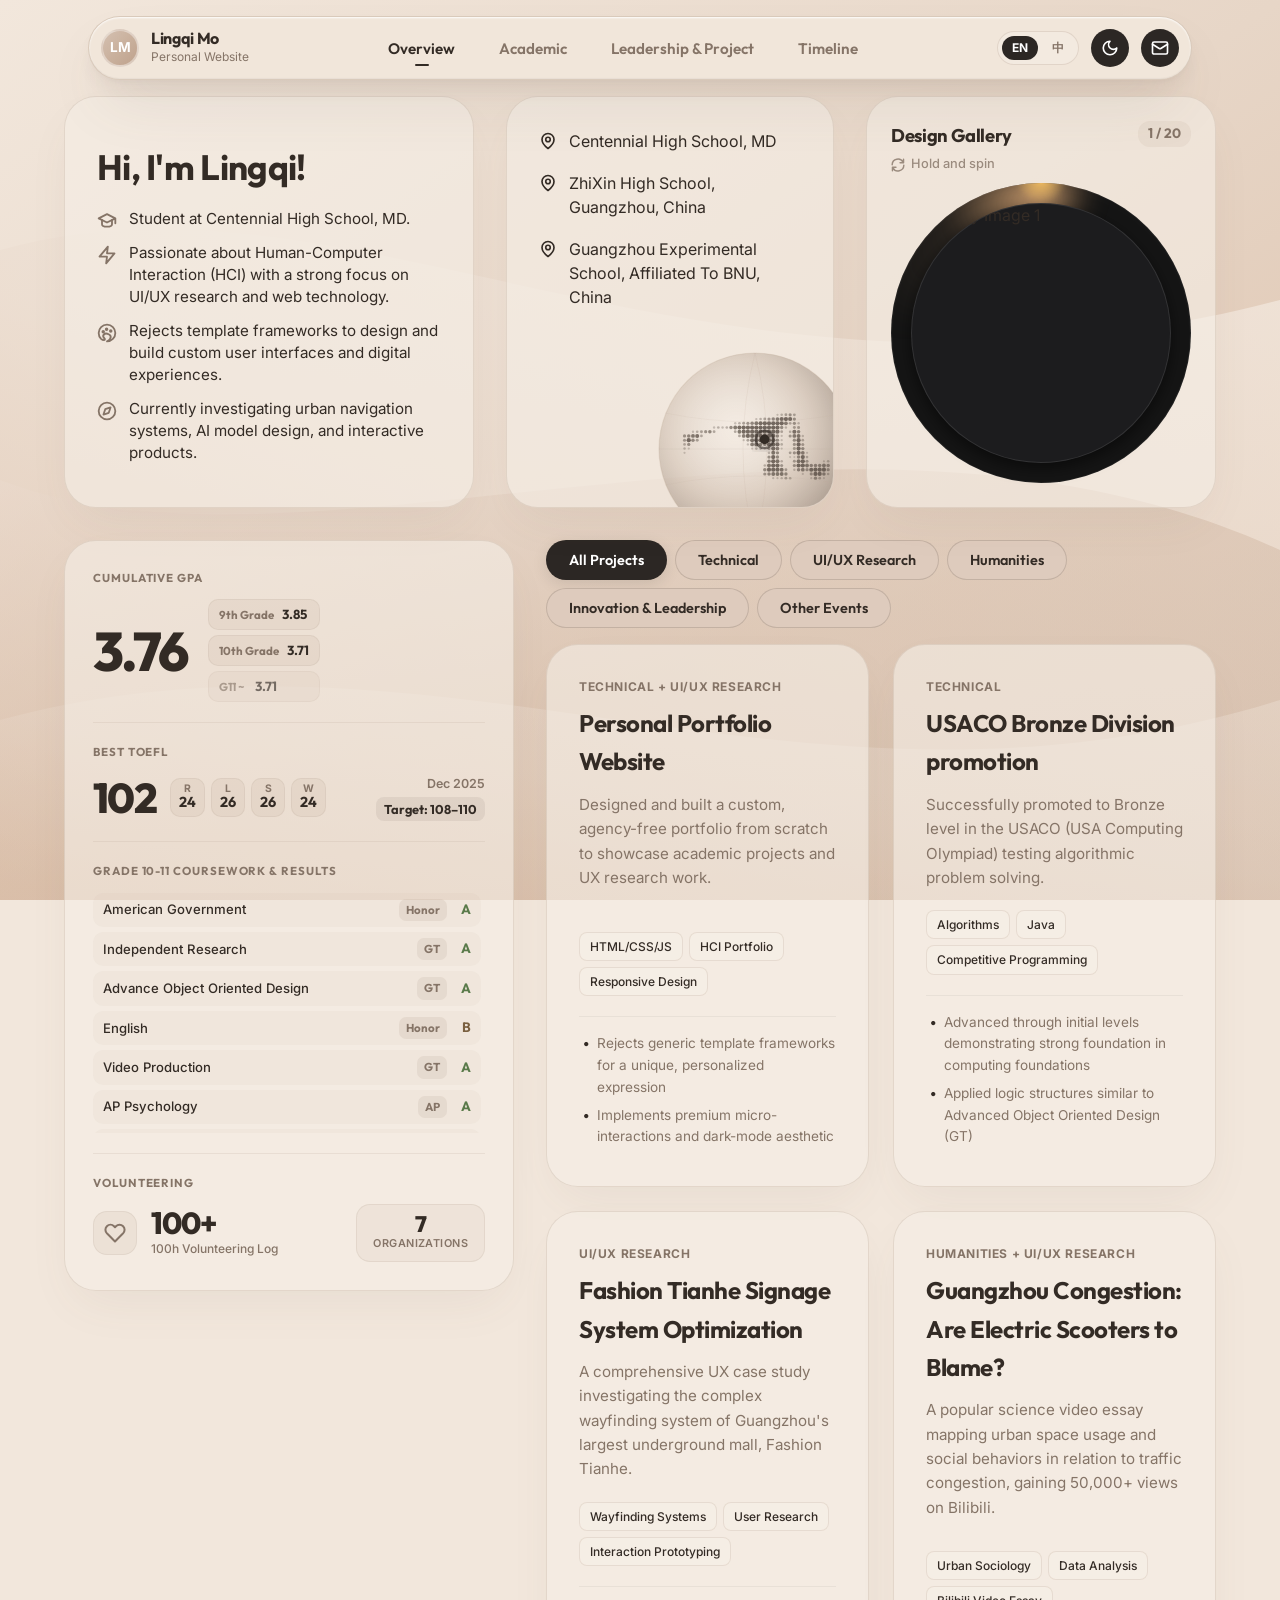
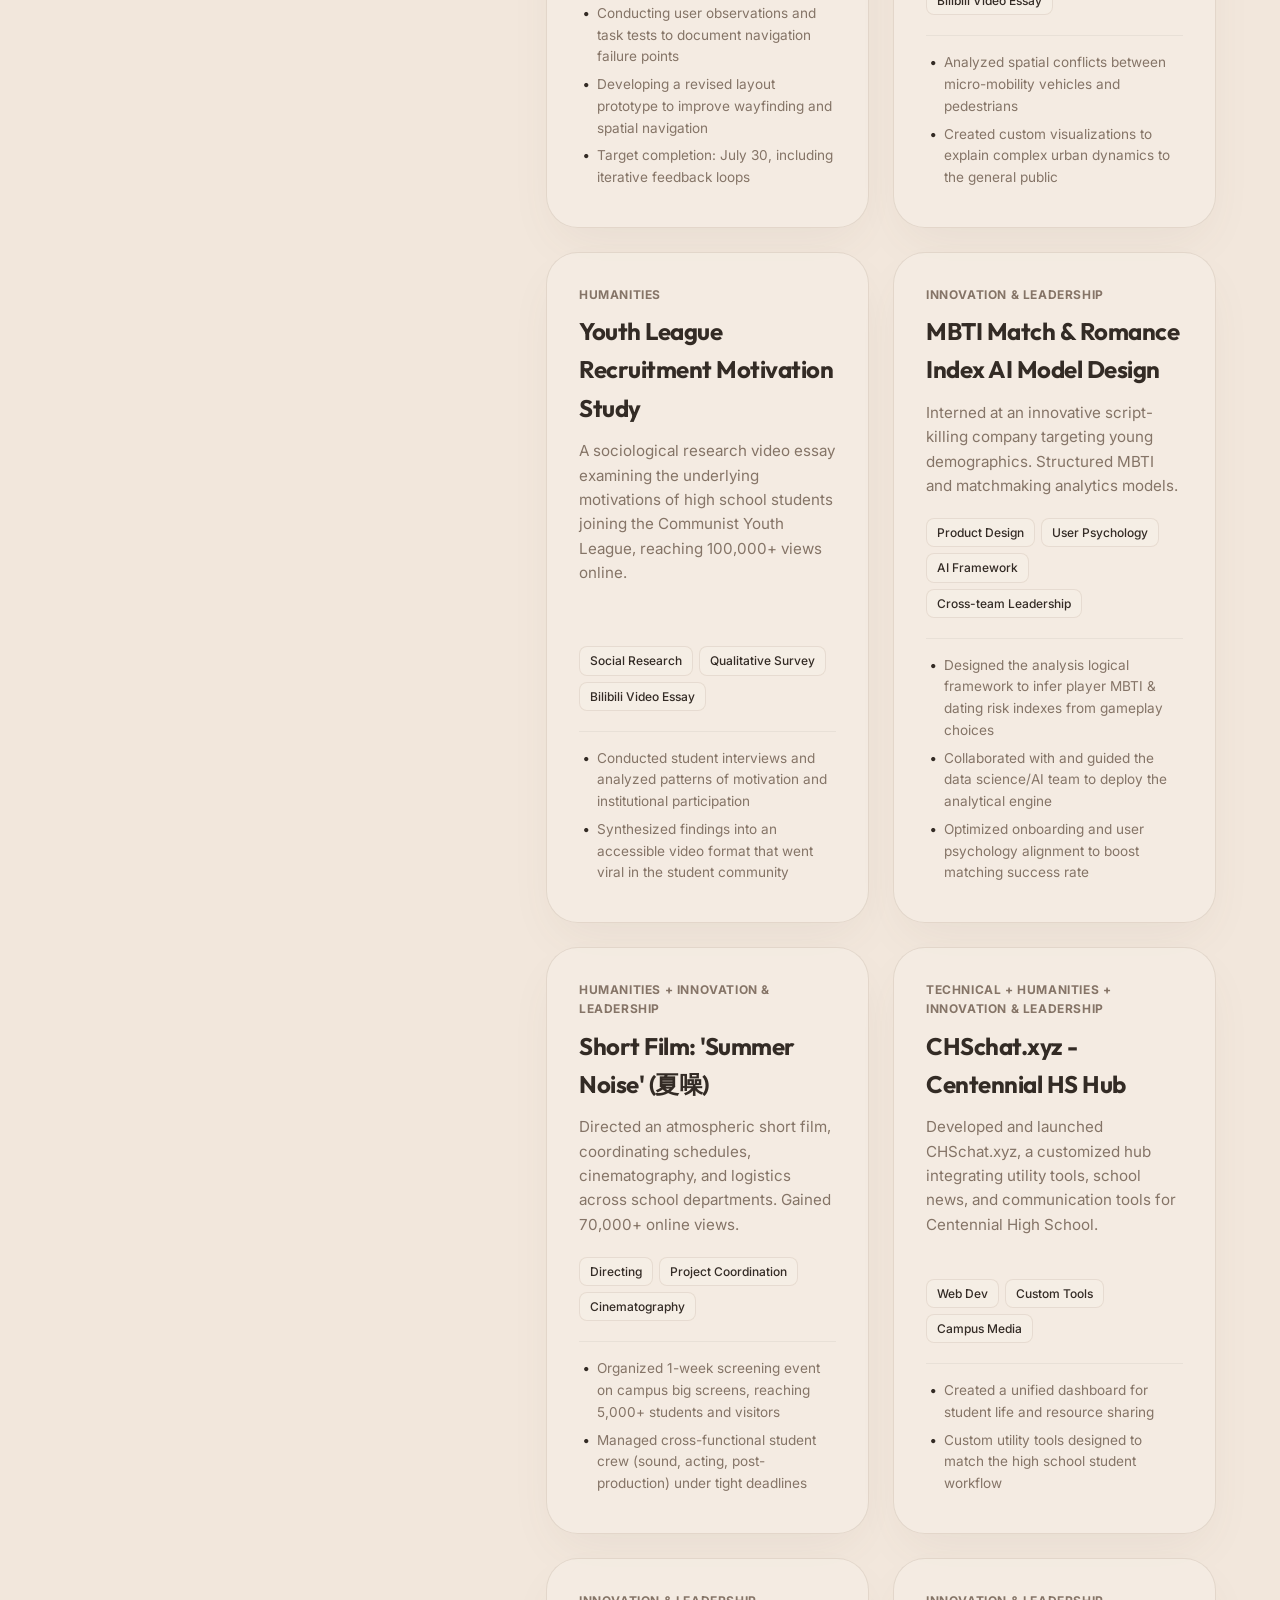
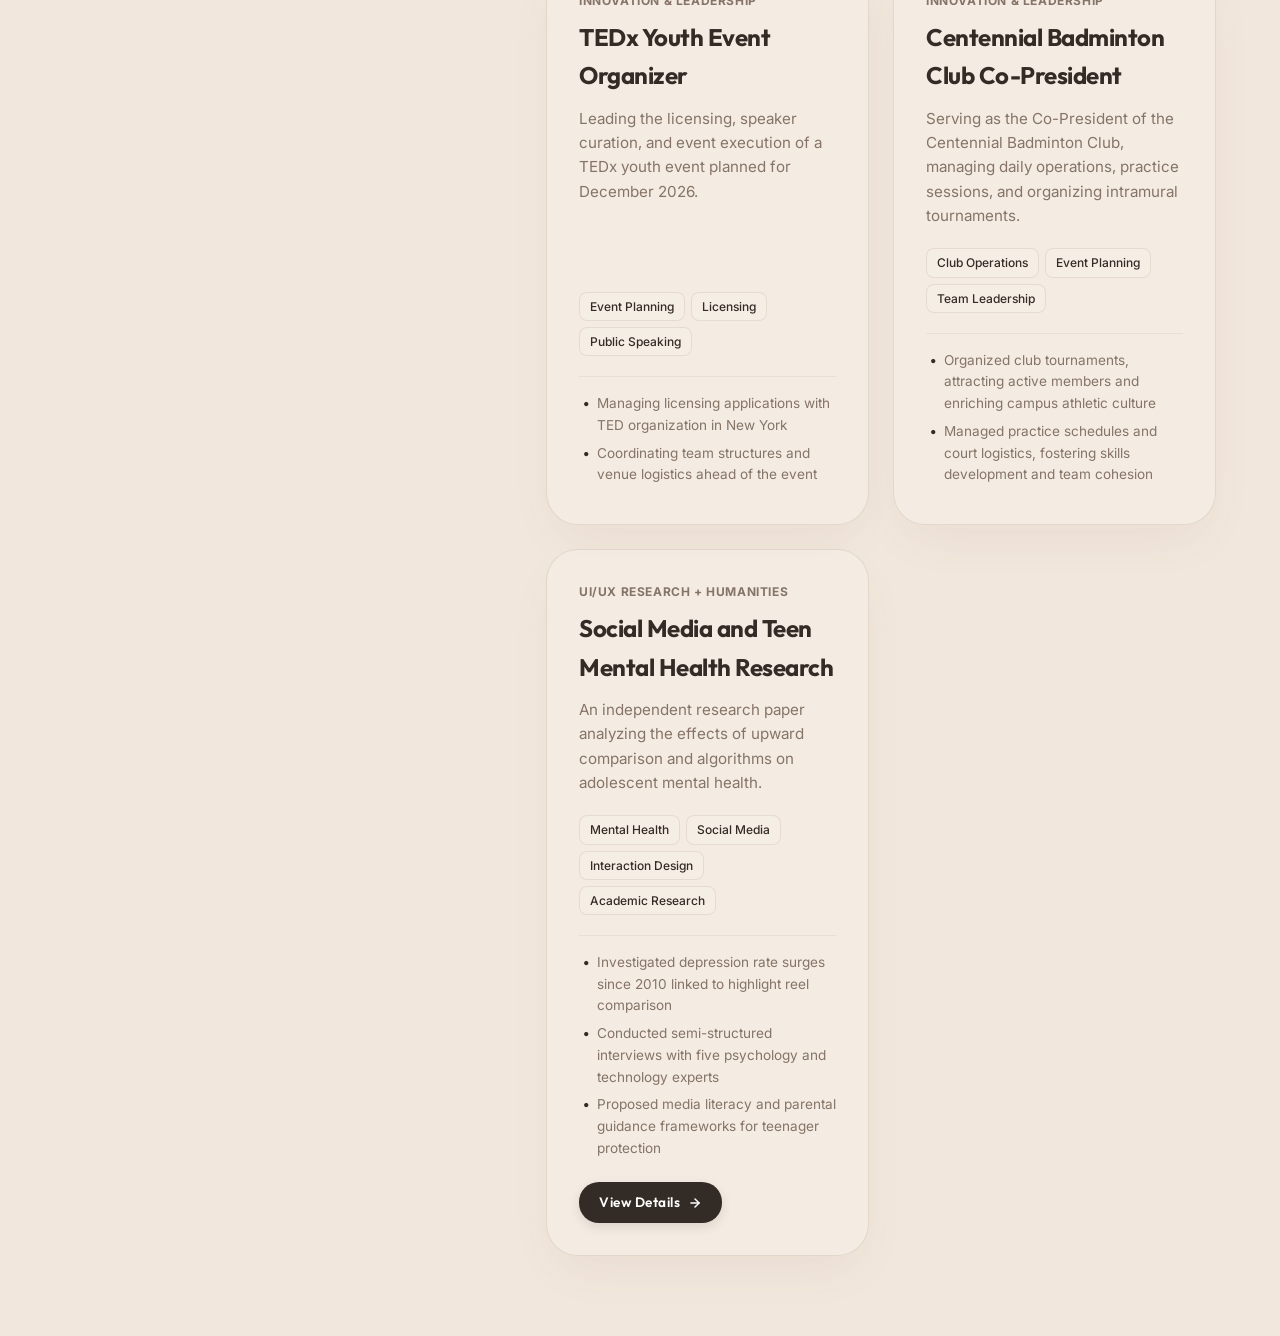
==== commit 543d0347: "paper" ====
--- a/index.html
+++ b/index.html
@@ -187,7 +187,7 @@
           </ul>
         </div>
 
-                                <!-- Symmetrical Dual Location Card -->
+                                <!-- Triple Location Card -->
         <div class="glass-card location-card" style="min-height: 260px;">
           <!-- Location Headers (Stacked at top left) -->
           <div style="display: flex; flex-direction: column; gap: 18px; z-index: 1;">
@@ -203,7 +203,14 @@
                 <path d="M20 10c0 6-8 12-8 12s-8-6-8-12a8 8 0 0 1 16 0Z"/>
                 <circle cx="12" cy="10" r="3"/>
               </svg>
-              <span data-i18n="dash.locationGuangzhou">Guangzhou, China</span>
+              <span data-i18n="dash.locationZhiXin">ZhiXin High School, Guangzhou, China</span>
+            </div>
+            <div class="location-header">
+              <svg width="18" height="18" viewBox="0 0 24 24" fill="none" stroke="currentColor" stroke-width="2.2" stroke-linecap="round" stroke-linejoin="round">
+                <path d="M20 10c0 6-8 12-8 12s-8-6-8-12a8 8 0 0 1 16 0Z"/>
+                <circle cx="12" cy="10" r="3"/>
+              </svg>
+              <span data-i18n="dash.locationBNU">Guangzhou Experimental School Affiliated To BNU, Guangzhou, China</span>
             </div>
           </div>
           
--- a/css/styles.css
+++ b/css/styles.css
@@ -32,6 +32,7 @@
 }
 html {
   overflow-y: scroll;
+  overflow-x: hidden;
 }
 
 /* Hard reset for interactive element focus states */
@@ -52,6 +53,8 @@
   min-height: 100vh;
   padding-bottom: 80px;
   -webkit-font-smoothing: antialiased;
+  overflow-x: hidden;
+  width: 100%;
 }
 
 h1, h2, h3, h4 {
@@ -66,7 +69,7 @@
   position: fixed;
   top: 0;
   left: 0;
-  width: 100vw;
+  width: 100%;
   height: 100vh;
   z-index: -2;
   pointer-events: none;
@@ -331,6 +334,21 @@
   pointer-events: auto;
 }
 
+/* Hide theme toggle when email pill is expanded to prevent overlap */
+.header-actions:has(.email-pill.expanded) #theme-toggle {
+  opacity: 0;
+  pointer-events: none;
+  transform: scale(0.8);
+}
+
+@media (hover: hover) {
+  .header-actions:has(.email-pill:hover) #theme-toggle {
+    opacity: 0;
+    pointer-events: none;
+    transform: scale(0.8);
+  }
+}
+
 /* Layout Showcase Block */
 .hero-layout-grid {
   display: grid;
@@ -508,7 +526,7 @@
 .main-content {
   position: relative;
   display: grid;
-  grid-template-columns: 1fr;
+  grid-template-columns: minmax(0, 1fr);
   grid-template-rows: 1fr;
   perspective: 2000px;
   perspective-origin: 50% 35%; /* Tilted perspective for a more pronounced 3D sphere rotation */
@@ -854,7 +872,7 @@
 
 .projects-grid {
   display: grid;
-  grid-template-columns: repeat(auto-fill, minmax(360px, 1fr));
+  grid-template-columns: repeat(auto-fill, minmax(min(100%, 360px), 1fr));
   gap: 24px;
 }
 
@@ -1118,7 +1136,7 @@
 /* Responsive Customizations */
 @media (max-width: 1024px) {
   .hero-layout-grid, .dashboard-grid, .academic-layout, .dashboard-hero {
-    grid-template-columns: 1fr;
+    grid-template-columns: minmax(0, 1fr);
     gap: 32px;
   }
   .hero-text h2 {
@@ -1126,7 +1144,7 @@
   }
 }
 
-@media (max-width: 768px) {
+@media (max-width: 860px) {
   body {
     padding-bottom: 120px !important; /* Prevents the floating bottom menu from overlapping content */
   }
@@ -1242,6 +1260,11 @@
     flex-shrink: 0; /* Guarantee that the text labels will not be squeezed */
   }
 
+  /* Prevent text from overlapping the globe on mobile */
+  .location-card {
+    padding-bottom: 160px;
+  }
+
   .tab-icon {
     display: flex;
     align-items: center;
@@ -1316,7 +1339,7 @@
 
   /* Prevent projects grid horizontal overflow on mobile screens */
   .projects-grid {
-    grid-template-columns: 1fr !important;
+    grid-template-columns: minmax(0, 1fr) !important;
     gap: 20px !important;
   }
 
@@ -1653,7 +1676,7 @@
 }
 
 /* --- Responsive --- */
-@media (max-width: 768px) {
+@media (max-width: 860px) {
   .gpa-hero-number {
     font-size: 2.8rem;
   }
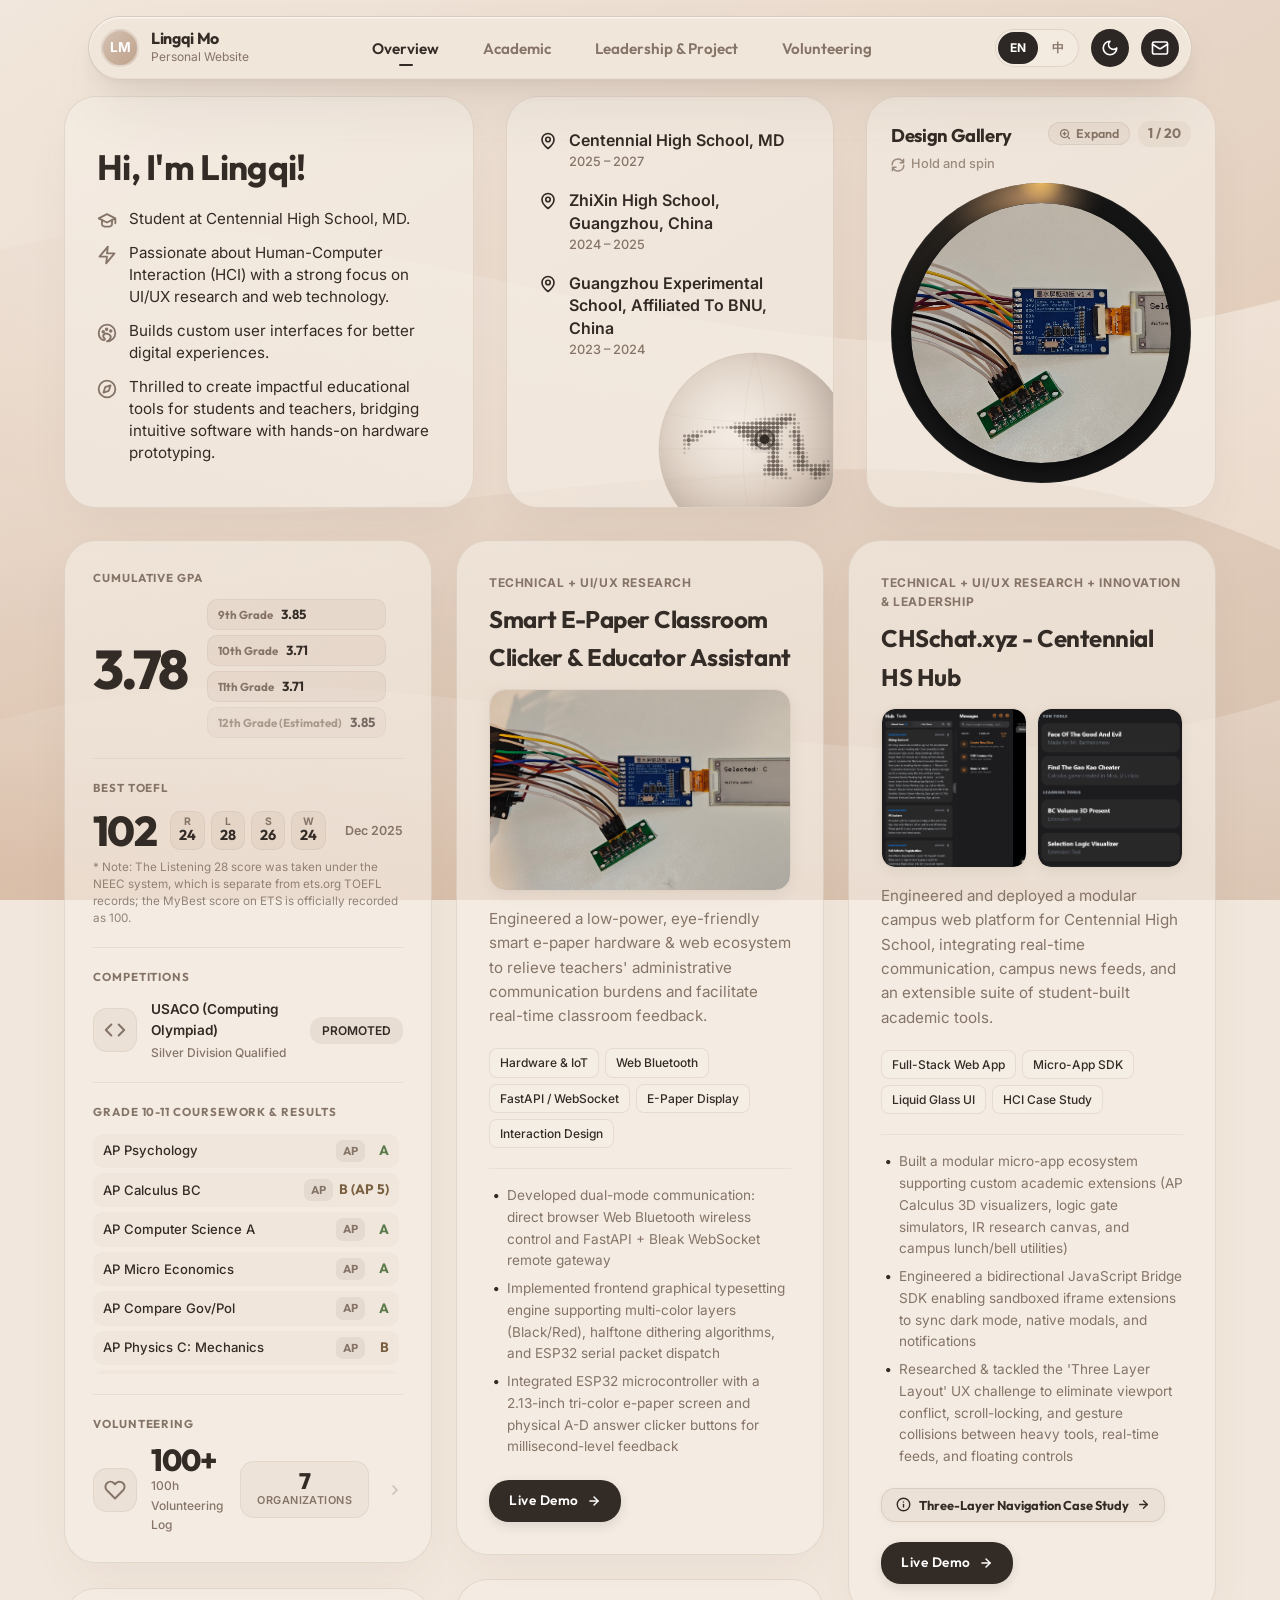
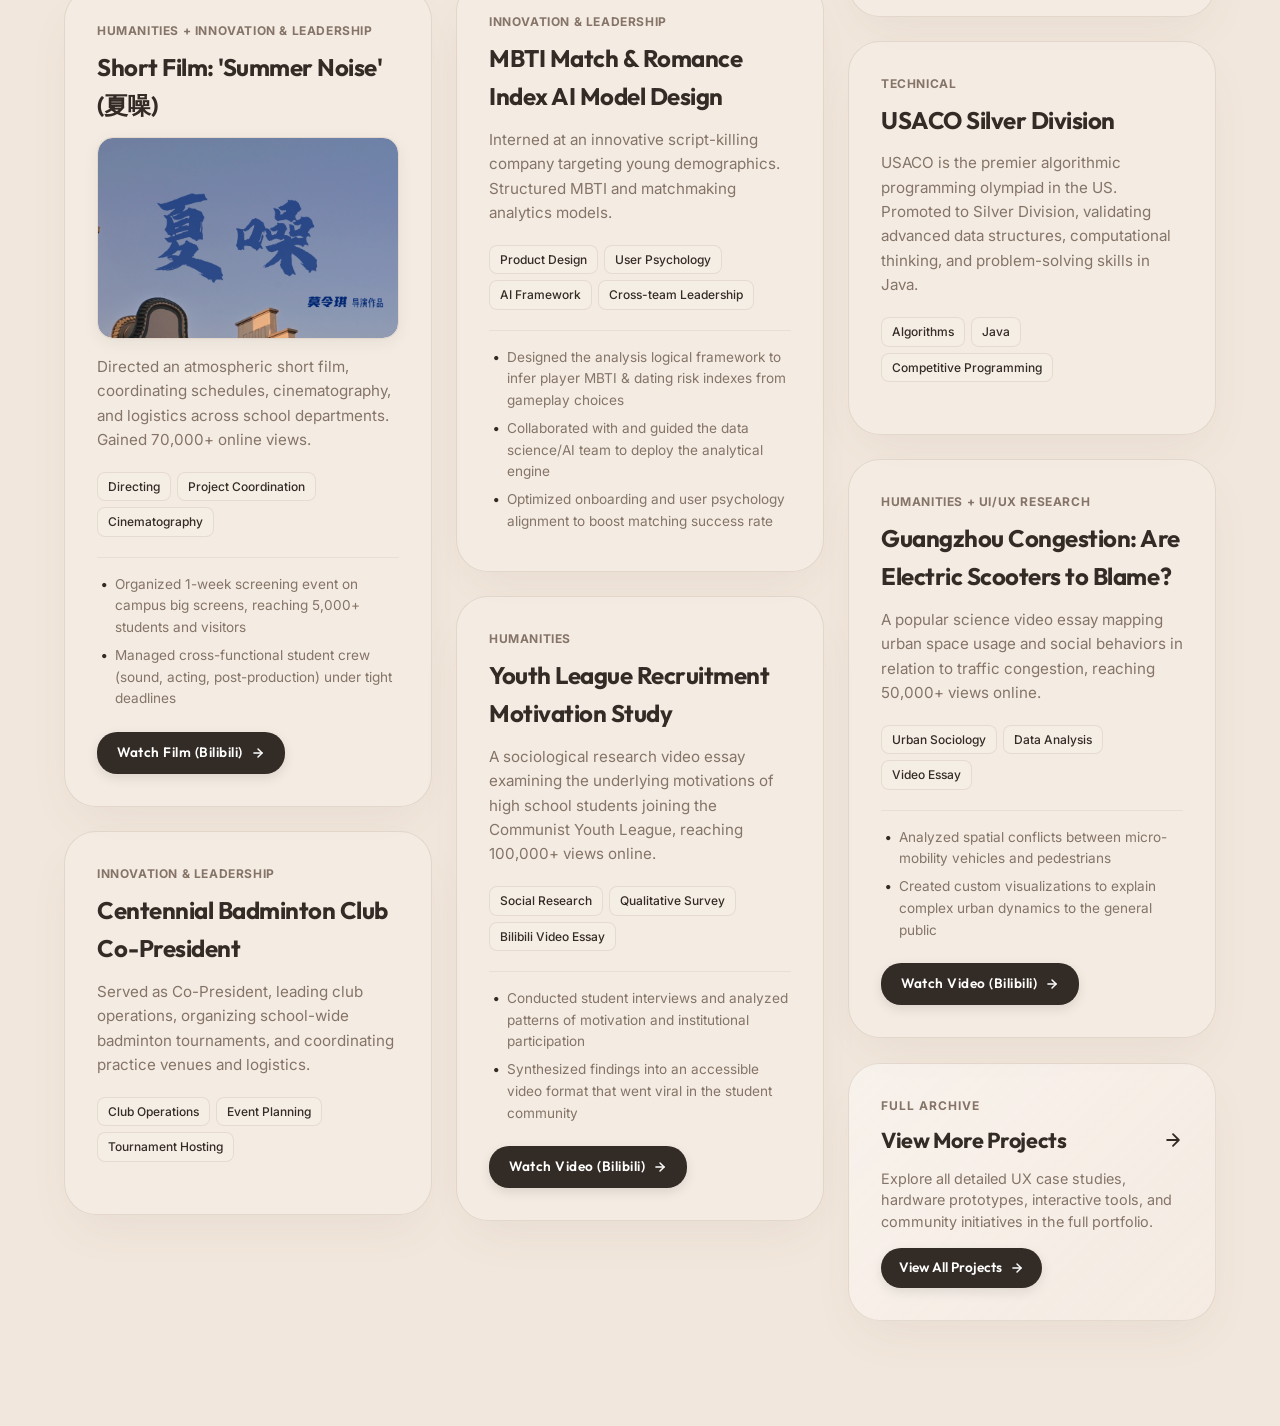
==== commit 751edae5: "Update portfolio UI: 1:1 align case study modal with clay spec, fix dark mode hover, update toefl sc" ====
--- a/index.html
+++ b/index.html
@@ -25,7 +25,7 @@
   </script>
   
   <!-- CSS Styles -->
-  <link rel="stylesheet" href="css/styles.css?v=3">
+  <link rel="stylesheet" href="css/styles.css?v=23">
 </head>
 <body>
   
@@ -97,7 +97,7 @@
           <span class="tab-icon">
             <svg width="20" height="20" viewBox="0 0 24 24" fill="none" stroke="currentColor" stroke-width="2" stroke-linecap="round" stroke-linejoin="round"><rect x="3" y="4" width="18" height="18" rx="2" ry="2"/><line x1="16" y1="2" x2="16" y2="6"/><line x1="8" y1="2" x2="8" y2="6"/><line x1="3" y1="10" x2="21" y2="10"/></svg>
           </span>
-          <span class="tab-text" data-i18n="nav.timeline">Timeline</span>
+          <span class="tab-text" data-i18n="nav.timeline">Volunteering</span>
         </button>
       </nav>
       <div class="header-actions">
@@ -173,7 +173,7 @@
                   <circle cx="16.5" cy="9.5" r="1" fill="currentColor"/>
                 </svg>
               </span>
-              <span data-i18n="dash.introBullet3">Rejects template frameworks to design and build custom user interfaces and digital experiences.</span>
+              <span data-i18n="dash.introBullet3">Builds custom user interfaces for better digital experiences.</span>
             </li>
             <li>
               <span class="bullet-icon">
@@ -182,7 +182,7 @@
                   <polygon points="16.24 7.76 14.12 14.12 7.76 16.24 9.88 9.88 16.24 7.76"/>
                 </svg>
               </span>
-              <span data-i18n="dash.introBullet4">Currently investigating urban navigation systems, AI model design, and interactive products.</span>
+              <span data-i18n="dash.introBullet4">Thrilled to create impactful educational tools for students and teachers, bridging intuitive software with hands-on hardware prototyping.</span>
             </li>
           </ul>
         </div>
@@ -196,21 +196,30 @@
                 <path d="M20 10c0 6-8 12-8 12s-8-6-8-12a8 8 0 0 1 16 0Z"/>
                 <circle cx="12" cy="10" r="3"/>
               </svg>
-              <span data-i18n="dash.locationText">Centennial High School, MD</span>
+              <div class="location-info">
+                <div class="location-name" data-i18n="dash.locationText">Centennial High School, MD</div>
+                <div class="location-time" data-i18n="dash.locationTimeText1">2025 – 2027</div>
+              </div>
             </div>
             <div class="location-header">
               <svg width="18" height="18" viewBox="0 0 24 24" fill="none" stroke="currentColor" stroke-width="2.2" stroke-linecap="round" stroke-linejoin="round">
                 <path d="M20 10c0 6-8 12-8 12s-8-6-8-12a8 8 0 0 1 16 0Z"/>
                 <circle cx="12" cy="10" r="3"/>
               </svg>
-              <span data-i18n="dash.locationZhiXin">ZhiXin High School, Guangzhou, China</span>
+              <div class="location-info">
+                <div class="location-name" data-i18n="dash.locationZhiXin">ZhiXin High School, Guangzhou, China</div>
+                <div class="location-time" data-i18n="dash.locationTimeText2">2024 – 2025</div>
+              </div>
             </div>
             <div class="location-header">
               <svg width="18" height="18" viewBox="0 0 24 24" fill="none" stroke="currentColor" stroke-width="2.2" stroke-linecap="round" stroke-linejoin="round">
                 <path d="M20 10c0 6-8 12-8 12s-8-6-8-12a8 8 0 0 1 16 0Z"/>
                 <circle cx="12" cy="10" r="3"/>
               </svg>
-              <span data-i18n="dash.locationBNU">Guangzhou Experimental School Affiliated To BNU, Guangzhou, China</span>
+              <div class="location-info">
+                <div class="location-name" data-i18n="dash.locationBNU">Guangzhou Experimental School Affiliated To BNU, Guangzhou, China</div>
+                <div class="location-time" data-i18n="dash.locationTimeText3">2023 – 2024</div>
+              </div>
             </div>
           </div>
           
@@ -486,7 +495,15 @@
                 <span data-i18n="dash.galleryInstruction">Hold and spin</span>
               </div>
             </div>
-            <div class="dial-counter"><span id="dial-current-index">1</span> / 20</div>
+            <div style="display: flex; align-items: center; gap: 8px;">
+              <button id="dial-expand-action-btn" class="dial-expand-pill-btn" title="Click to view fullscreen">
+                <svg width="12" height="12" viewBox="0 0 24 24" fill="none" stroke="currentColor" stroke-width="2.5" stroke-linecap="round" stroke-linejoin="round">
+                  <circle cx="11" cy="11" r="8"/><line x1="21" y1="21" x2="16.65" y2="16.65"/><line x1="11" y1="8" x2="11" y2="14"/><line x1="8" y1="11" x2="14" y2="11"/>
+                </svg>
+                <span data-i18n="dash.galleryExpand">Expand</span>
+              </button>
+              <div class="dial-counter"><span id="dial-current-index">1</span> / 20</div>
+            </div>
           </div>
           
           <div class="dial-core-wrapper" id="photo-dial-wrapper">
@@ -509,17 +526,16 @@
         </div>
       </div>
 
-      <div class="dashboard-grid">
+      <div class="dashboard-grid projects-grid" id="dashboard-grid">
         
         <!-- Left Column: Unified Academic Stats Panel -->
-        <div style="display: flex; flex-direction: column; gap: 0;">
-          <div class="glass-card dash-stats-panel">
+        <div class="glass-card dash-stats-panel" id="dash-academic-panel">
 
             <!-- === GPA HERO === -->
             <div class="stats-section">
               <div class="stats-section-label" data-i18n="acad.cumulative">Cumulative GPA</div>
               <div class="gpa-hero-row">
-                <div class="gpa-hero-number">3.76</div>
+                <div class="gpa-hero-number">3.78</div>
                 <div class="gpa-year-chips">
                   <div class="gpa-year-chip">
                     <span class="gpa-year-chip-grade" data-i18n="acad.grade9">G9</span>
@@ -529,9 +545,13 @@
                     <span class="gpa-year-chip-grade" data-i18n="acad.grade10">G10</span>
                     <span class="gpa-year-chip-val">3.71</span>
                   </div>
+                  <div class="gpa-year-chip">
+                    <span class="gpa-year-chip-grade" data-i18n="acad.grade11">11th Grade</span>
+                    <span class="gpa-year-chip-val">3.71</span>
+                  </div>
                   <div class="gpa-year-chip gpa-year-chip-estimated">
-                    <span class="gpa-year-chip-grade">G11 ~</span>
-                    <span class="gpa-year-chip-val">3.71</span>
+                    <span class="gpa-year-chip-grade" data-i18n="acad.grade12">12th Grade</span>
+                    <span class="gpa-year-chip-val">3.85</span>
                   </div>
                 </div>
               </div>
@@ -546,13 +566,37 @@
                 <div class="toefl-hero-total">102</div>
                 <div class="toefl-hero-breakdown">
                   <div class="toefl-hero-chip"><span class="toefl-chip-letter">R</span><span class="toefl-chip-score">24</span></div>
-                  <div class="toefl-hero-chip"><span class="toefl-chip-letter">L</span><span class="toefl-chip-score">26</span></div>
+                  <div class="toefl-hero-chip"><span class="toefl-chip-letter">L</span><span class="toefl-chip-score">28</span></div>
                   <div class="toefl-hero-chip"><span class="toefl-chip-letter">S</span><span class="toefl-chip-score">26</span></div>
                   <div class="toefl-hero-chip"><span class="toefl-chip-letter">W</span><span class="toefl-chip-score">24</span></div>
                 </div>
                 <div class="toefl-hero-meta">
                   <span class="toefl-hero-date">Dec 2025</span>
-                  <span class="toefl-hero-target" data-i18n="dash.toeflTarget">Target: 108–110</span>
+                </div>
+              </div>
+              <div class="toefl-hero-footnote" data-i18n="dash.toeflNote">
+                * Note: The Listening 28 score was taken under the NEEC system, which is separate from ets.org TOEFL records; the MyBest score on ETS is officially recorded as 100.
+              </div>
+            </div>
+
+            <div class="stats-divider"></div>
+
+            <!-- === USACO COMPETITION === -->
+            <div class="stats-section">
+              <div class="stats-section-label" data-i18n="dash.competitions">Competitions</div>
+              <div class="usaco-hero-row">
+                <div class="usaco-icon">
+                  <svg width="22" height="22" viewBox="0 0 24 24" fill="none" stroke="currentColor" stroke-width="2.2" stroke-linecap="round" stroke-linejoin="round">
+                    <polyline points="16 18 22 12 16 6"/>
+                    <polyline points="8 6 2 12 8 18"/>
+                  </svg>
+                </div>
+                <div class="usaco-text">
+                  <span class="usaco-title" data-i18n="acad.usacoTitle">USACO (Computing Olympiad)</span>
+                  <span class="usaco-division" data-i18n="acad.usacoSub">Silver Division Qualified</span>
+                </div>
+                <div class="usaco-badge">
+                  <span class="badge-ap" data-i18n="acad.promoted">PROMOTED</span>
                 </div>
               </div>
             </div>
@@ -584,27 +628,28 @@
                   <span class="volunteer-org-num">7</span>
                   <span class="volunteer-org-label" data-i18n="dash.volunteerOrgs">Organizations</span>
                 </div>
-              </div>
-            </div>
-
-          </div>
-        </div>
-
-        <!-- Right Column: Projects Panel -->
-        <div class="dashboard-projects-column" style="display: flex; flex-direction: column; gap: 0px;">
-          <div class="project-filters">
-            <button class="filter-btn active" data-filter="all" data-i18n="proj.all">All Projects</button>
-            <button class="filter-btn" data-filter="tech" data-i18n="proj.tech">Technical</button>
-            <button class="filter-btn" data-filter="ux" data-i18n="proj.ux">UI/UX Research</button>
-            <button class="filter-btn" data-filter="humanities" data-i18n="proj.humanities">Humanities</button>
-            <button class="filter-btn" data-filter="leadership" data-i18n="proj.leadership">Innovation & Leadership</button>
-            <button class="filter-btn" data-filter="other" data-i18n="proj.other">Other Events</button>
-          </div>
-
-          <div class="projects-grid">
-            <!-- Project Cards Rendered by JS -->
-          </div>
-        </div>
+                <div class="volunteer-link-arrow">
+                  <svg width="16" height="16" viewBox="0 0 24 24" fill="none" stroke="currentColor" stroke-width="2.5" stroke-linecap="round" stroke-linejoin="round">
+                    <polyline points="9 18 15 12 9 6"/>
+                  </svg>
+                </div>
+              </div>
+            </div>
+
+        </div>
+
+        <!-- Category Filters (Commented out per design, code preserved)
+        <div class="project-filters">
+          <button class="filter-btn active" data-filter="all" data-i18n="proj.all">All Projects</button>
+          <button class="filter-btn" data-filter="tech" data-i18n="proj.tech">Technical</button>
+          <button class="filter-btn" data-filter="ux" data-i18n="proj.ux">UI/UX Research</button>
+          <button class="filter-btn" data-filter="humanities" data-i18n="proj.humanities">Humanities</button>
+          <button class="filter-btn" data-filter="leadership" data-i18n="proj.leadership">Innovation & Leadership</button>
+          <button class="filter-btn" data-filter="other" data-i18n="proj.other">Other Events</button>
+        </div>
+        -->
+
+        <!-- Project Cards Rendered by JS -->
 
       </div>
     </div>
@@ -614,7 +659,7 @@
       <div class="academic-layout">
         
         <!-- Left Column: GPA Profile & Test / Competitions -->
-        <div style="display: flex; flex-direction: column; gap: 32px;">
+        <div class="academic-column">
           <!-- GPA History & Projections -->
           <div class="glass-card">
             <h3 data-i18n="acad.gpaHistory">GPA Profile History</h3>
@@ -639,14 +684,19 @@
                   <td data-label="Credits" data-i18n-label="acad.creditsCol">13.00</td>
                 </tr>
                 <tr>
-                  <td><strong data-i18n="acad.grade11">11th Grade (Estimated)</strong></td>
+                  <td><strong data-i18n="acad.grade11">11th Grade</strong></td>
                   <td data-label="GPA (UW)" data-i18n-label="acad.gpaCol">3.71</td>
                   <td data-label="Credits" data-i18n-label="acad.creditsCol">7.00</td>
                 </tr>
+                <tr>
+                  <td><strong data-i18n="acad.grade12">12th Grade (Estimated)</strong></td>
+                  <td data-label="GPA (UW)" data-i18n-label="acad.gpaCol">3.85</td>
+                  <td data-label="Credits" data-i18n-label="acad.creditsCol">6.00</td>
+                </tr>
                 <tr style="border-top: 2px solid rgba(0,0,0,0.08); font-weight: bold;">
                   <td data-i18n="acad.cumulative">Cumulative GPA</td>
-                  <td data-label="GPA (UW)" data-i18n-label="acad.gpaCol">3.76</td>
-                  <td data-label="Credits" data-i18n-label="acad.creditsCol">25.75</td>
+                  <td data-label="GPA (UW)" data-i18n-label="acad.gpaCol">3.78</td>
+                  <td data-label="Credits" data-i18n-label="acad.creditsCol">38.75</td>
                 </tr>
               </tbody>
             </table>
@@ -660,7 +710,7 @@
             <div class="toefl-node" style="margin-bottom: 16px;">
               <div>
                 <strong style="display: block; font-size: 0.95rem;" data-i18n="acad.usacoTitle">USACO (Computing Olympiad)</strong>
-                <span style="font-size: 0.8rem; color: var(--text-secondary);" data-i18n="acad.usacoSub">Bronze Division Qualified</span>
+                <span style="font-size: 0.8rem; color: var(--text-secondary);" data-i18n="acad.usacoSub">Silver Division Qualified</span>
               </div>
               <span class="badge-gt" style="background: var(--card-dark); color: #fff;" data-i18n="acad.promoted">PROMOTED</span>
             </div>
@@ -673,11 +723,11 @@
           </div>
         </div>
 
-        <!-- Right Column: Coursework Detail (G10 - G12) -->
-        <div style="display: flex; flex-direction: column; gap: 32px;">
+        <!-- Right Column: Coursework Detail (G10 - G11) -->
+        <div class="academic-column">
           <!-- G10-G11 Coursework -->
           <div class="glass-card">
-            <h3 data-i18n="acad.course1011">Grade 10-11 Coursework & Results</h3>
+            <h3 data-i18n="acad.course1011">Grade 10-12 Coursework & Results</h3>
             <table>
               <thead>
                 <tr>
@@ -691,8 +741,10 @@
               </tbody>
             </table>
           </div>
-
-          <!-- G12 Coursework -->
+        </div>
+
+        <!-- Grade 12 Academic Plan (Full Width) -->
+        <div class="academic-full-width">
           <div class="glass-card">
             <h3 data-i18n="acad.course12">Grade 12 Academic Plan</h3>
             <table>
@@ -732,31 +784,19 @@
 
     <!-- SECTION 4: Timeline & Volunteering -->
     <div id="timeline" class="tab-content">
-      <div class="dashboard-grid">
-        
-        <!-- Left: Volunteering List -->
-        <div class="glass-card">
-          <h3 style="margin-bottom: 20px;" data-i18n="time.volunteerLog">100h Volunteering Log</h3>
-          <div class="volunteering-list" id="volunteering-log">
-            <!-- Rendered by JS -->
-          </div>
-        </div>
-
-        <!-- Right: Detail Plan Timeline -->
-        <div class="glass-card">
-          <h3 style="margin-bottom: 20px;" data-i18n="time.milestones">Milestone Checklist</h3>
-          <div class="timeline" id="full-timeline">
-            <!-- Rendered by JS -->
-          </div>
-        </div>
-
+      <!-- Volunteering List -->
+      <div class="glass-card">
+        <h3 style="margin-bottom: 20px;" data-i18n="time.volunteerLog">100h Volunteering Log</h3>
+        <div class="volunteering-list" id="volunteering-log">
+          <!-- Rendered by JS -->
+        </div>
       </div>
     </div>
 
   </main>
 
   <!-- JS Scripts -->
-  <script src="js/data.js?v=2"></script>
-  <script src="js/app.js?v=2"></script>
+  <script src="js/data.js?v=23"></script>
+  <script src="js/app.js?v=23"></script>
 </body>
 </html>
--- a/css/styles.css
+++ b/css/styles.css
@@ -234,19 +234,25 @@
 }
 
 .lang-switch {
+  height: 38px;
   background: rgba(246, 238, 230, 0.5);
   border: 1px solid var(--glass-border);
-  padding: 4px;
+  padding: 2px;
   border-radius: 20px;
+  display: flex;
+  align-items: center;
+  gap: 2px;
+}
+
+.lang-btn {
+  display: flex;
+  align-items: center;
+  justify-content: center;
+  height: 32px;
+  padding: 0 12px;
+  border-radius: 16px;
   font-size: 0.75rem;
   font-weight: 700;
-  display: flex;
-  gap: 4px;
-}
-
-.lang-btn {
-  padding: 2px 10px;
-  border-radius: 12px;
   cursor: pointer;
   transition: all 0.4s cubic-bezier(0.16, 1, 0.3, 1);
   color: var(--text-secondary);
@@ -514,8 +520,8 @@
 /* General Layout Dashboard */
 .dashboard-grid {
   display: grid;
-  grid-template-columns: 1.1fr 0.9fr;
-  gap: 32px;
+  grid-template-columns: repeat(3, minmax(0, 1fr));
+  gap: 24px;
 }
 
 .full-width {
@@ -684,6 +690,28 @@
   gap: 32px;
 }
 
+.academic-column {
+  display: flex;
+  flex-direction: column;
+  gap: 32px;
+  height: 100%;
+}
+
+.academic-column .glass-card {
+  flex: 1;
+}
+
+.academic-full-width {
+  grid-column: span 2;
+}
+
+@media (max-width: 1024px) {
+  .academic-full-width {
+    grid-column: span 1;
+  }
+}
+
+
 /* GPA Simulator Panel styled like screenshot overlay cards */
 .gpa-simulator-panel {
   background: rgba(246, 238, 230, 0.55);
@@ -873,13 +901,69 @@
 .projects-grid {
   display: grid;
   grid-template-columns: repeat(auto-fill, minmax(min(100%, 360px), 1fr));
-  gap: 24px;
+  grid-auto-rows: 1px;
+  grid-auto-flow: dense;
+  gap: 0 24px;
+}
+
+#dashboard .dashboard-grid.projects-grid {
+  display: grid;
+  grid-template-columns: repeat(3, minmax(0, 1fr));
+  grid-auto-rows: 1px;
+  grid-auto-flow: dense;
+  gap: 0 24px;
 }
 
 .project-card {
   display: flex;
   flex-direction: column;
-  height: 100%;
+  height: max-content;
+  transition: all 0.35s cubic-bezier(0.16, 1, 0.3, 1);
+}
+
+.view-more-projects-card {
+  display: flex;
+  flex-direction: column;
+  justify-content: space-between;
+  cursor: pointer;
+  background: linear-gradient(135deg, rgba(255, 255, 255, 0.45) 0%, rgba(246, 238, 230, 0.6) 100%);
+  border: 1px solid var(--glass-border) !important;
+  transition: all 0.35s cubic-bezier(0.16, 1, 0.3, 1);
+}
+
+[data-theme="dark"] .view-more-projects-card {
+  background: linear-gradient(135deg, rgba(35, 30, 27, 0.5) 0%, rgba(45, 39, 35, 0.7) 100%);
+  border: 1px solid var(--glass-border) !important;
+}
+
+/* Hover / Selected state for all clickable cards (with dashed border) */
+.project-card.has-link:hover,
+.project-card.has-link:focus-within,
+.view-more-projects-card:hover,
+.view-more-projects-card:focus-within {
+  transform: translateY(-4px);
+  border: 1.5px dashed var(--text-primary) !important;
+  box-shadow: 0 14px 32px rgba(0, 0, 0, 0.08);
+}
+
+[data-theme="dark"] .project-card.has-link:hover,
+[data-theme="dark"] .project-card.has-link:focus-within,
+[data-theme="dark"] .view-more-projects-card:hover,
+[data-theme="dark"] .view-more-projects-card:focus-within {
+  border: 1.5px dashed rgba(246, 238, 230, 0.75) !important;
+  box-shadow: 0 14px 32px rgba(0, 0, 0, 0.35);
+}
+
+/* Arrow Slide Animation for all interactive project cards */
+.project-link-btn svg,
+.view-more-projects-card h3 svg {
+  transition: transform 0.3s cubic-bezier(0.16, 1, 0.3, 1) !important;
+}
+
+.project-card.has-link:hover .project-link-btn svg,
+.view-more-projects-card:hover .project-link-btn svg,
+.view-more-projects-card:hover h3 svg {
+  transform: translateX(4px) !important;
 }
 
 .project-category {
@@ -1088,7 +1172,24 @@
   align-items: flex-start;
   gap: 12px;
   z-index: 1;
-  line-height: 1.5;
+  line-height: 1.4;
+}
+
+.location-info {
+  display: flex;
+  flex-direction: column;
+  gap: 2px;
+}
+
+.location-name {
+  font-weight: 600;
+  color: var(--text-primary);
+}
+
+.location-time {
+  font-size: 0.8rem;
+  color: var(--text-secondary);
+  font-weight: 500;
 }
 
 .location-header svg {
@@ -1124,12 +1225,23 @@
   transform-origin: center;
 }
 
-@media (min-width: 1025px) {
-  #dashboard .dashboard-grid {
-    grid-template-columns: 450px 1fr;
-  }
-  #dashboard .projects-grid {
-    grid-template-columns: 1fr 1fr !important;
+@media (min-width: 1200px) {
+  #dashboard .dashboard-grid.projects-grid {
+    grid-template-columns: repeat(3, minmax(0, 1fr));
+  }
+}
+
+@media (max-width: 1199px) and (min-width: 769px) {
+  #dashboard .dashboard-grid.projects-grid,
+  .projects-grid {
+    grid-template-columns: repeat(2, minmax(0, 1fr)) !important;
+  }
+}
+
+@media (max-width: 768px) {
+  #dashboard .dashboard-grid.projects-grid,
+  .projects-grid {
+    grid-template-columns: 1fr !important;
   }
 }
 
@@ -1340,7 +1452,6 @@
   /* Prevent projects grid horizontal overflow on mobile screens */
   .projects-grid {
     grid-template-columns: minmax(0, 1fr) !important;
-    gap: 20px !important;
   }
 
   /* Prevent TOEFL standard test layout from overflowing on mobile screens */
@@ -1373,6 +1484,7 @@
   display: flex;
   flex-direction: column;
   gap: 0;
+  height: max-content;
 }
 
 .stats-section {
@@ -1527,6 +1639,14 @@
   background: rgba(44, 39, 36, 0.07);
   border-radius: 8px;
   padding: 2px 8px;
+}
+
+.toefl-hero-footnote {
+  margin-top: 8px;
+  font-size: 0.73rem;
+  color: var(--text-secondary);
+  line-height: 1.45;
+  opacity: 0.88;
 }
 
 /* --- Course Grades List --- */
@@ -1607,11 +1727,60 @@
   color: #7a6040;
 }
 
+/* --- USACO Hero --- */
+.usaco-hero-row {
+  display: flex;
+  align-items: center;
+  gap: 14px;
+}
+
+.usaco-icon {
+  width: 44px;
+  height: 44px;
+  border-radius: 14px;
+  background: rgba(186, 166, 149, 0.15);
+  border: 1px solid rgba(186, 166, 149, 0.2);
+  display: flex;
+  align-items: center;
+  justify-content: center;
+  color: var(--text-secondary);
+  flex-shrink: 0;
+}
+
+.usaco-text {
+  display: flex;
+  flex-direction: column;
+  gap: 1px;
+}
+
+.usaco-title {
+  font-size: 0.85rem;
+  font-weight: 600;
+  color: var(--text-primary);
+}
+
+.usaco-division {
+  font-size: 0.75rem;
+  color: var(--text-secondary);
+  font-weight: 500;
+}
+
+.usaco-badge {
+  margin-left: auto;
+}
+
 /* --- Volunteer Hours Hero --- */
 .volunteer-hero-row {
   display: flex;
   align-items: center;
   gap: 14px;
+  cursor: pointer;
+  transition: transform 0.2s cubic-bezier(0.16, 1, 0.3, 1), opacity 0.2s ease;
+}
+
+.volunteer-hero-row:hover {
+  opacity: 0.85;
+  transform: translateY(-1px);
 }
 
 .volunteer-icon {
@@ -1673,6 +1842,22 @@
   font-weight: 600;
   text-transform: uppercase;
   letter-spacing: 0.04em;
+}
+
+.volunteer-link-arrow {
+  display: flex;
+  align-items: center;
+  justify-content: center;
+  color: var(--text-secondary);
+  opacity: 0.35;
+  transition: all 0.3s cubic-bezier(0.16, 1, 0.3, 1);
+  margin-left: 4px;
+}
+
+.volunteer-hero-row:hover .volunteer-link-arrow {
+  opacity: 0.9;
+  transform: translateX(4px);
+  color: var(--text-primary);
 }
 
 /* --- Responsive --- */
@@ -2026,4 +2211,525 @@
   cursor: grabbing;
 }
 
-
+/* ==========================================================================
+   Image Lightbox Modal & Zoom Preview
+   ========================================================================== */
+.expandable-img-wrapper {
+  position: relative;
+  cursor: zoom-in;
+}
+
+.expandable-img-wrapper img {
+  transition: transform 0.4s cubic-bezier(0.16, 1, 0.3, 1) !important;
+}
+
+.expandable-img-wrapper:hover img {
+  transform: scale(1.035) !important;
+}
+
+.img-zoom-hint {
+  position: absolute;
+  bottom: 10px;
+  right: 10px;
+  width: 30px;
+  height: 30px;
+  border-radius: 50%;
+  background: rgba(0, 0, 0, 0.55);
+  backdrop-filter: blur(8px);
+  -webkit-backdrop-filter: blur(8px);
+  border: 1px solid rgba(255, 255, 255, 0.25);
+  color: #ffffff;
+  display: flex;
+  align-items: center;
+  justify-content: center;
+  opacity: 0;
+  transform: scale(0.85);
+  transition: all 0.25s cubic-bezier(0.16, 1, 0.3, 1);
+  pointer-events: none;
+  z-index: 4;
+}
+
+.expandable-img-wrapper:hover .img-zoom-hint {
+  opacity: 1;
+  transform: scale(1);
+}
+
+.lightbox-modal {
+  position: fixed;
+  inset: 0;
+  z-index: 999999;
+  display: flex;
+  flex-direction: column;
+  align-items: center;
+  justify-content: center;
+  background: rgba(12, 10, 8, 0.78);
+  backdrop-filter: blur(28px) saturate(180%);
+  -webkit-backdrop-filter: blur(28px) saturate(180%);
+  opacity: 0;
+  pointer-events: none;
+  transition: opacity 0.3s cubic-bezier(0.16, 1, 0.3, 1);
+  padding: 24px;
+  user-select: none;
+}
+
+.lightbox-modal.active {
+  opacity: 1;
+  pointer-events: auto;
+}
+
+.lightbox-content-card {
+  position: relative;
+  display: flex;
+  flex-direction: column;
+  align-items: center;
+  max-width: 92vw;
+  max-height: 88vh;
+  transform: scale(0.9) translateY(16px);
+  transition: transform 0.35s cubic-bezier(0.16, 1, 0.3, 1);
+}
+
+.lightbox-modal.active .lightbox-content-card {
+  transform: scale(1) translateY(0);
+}
+
+.lightbox-image-frame {
+  position: relative;
+  border-radius: 20px;
+  overflow: hidden;
+  box-shadow: 0 30px 80px -15px rgba(0, 0, 0, 0.7), 0 0 0 1px rgba(255, 255, 255, 0.15);
+  background: rgba(24, 20, 18, 0.7);
+  display: flex;
+  align-items: center;
+  justify-content: center;
+}
+
+.lightbox-image-frame img {
+  max-width: 88vw;
+  max-height: 76vh;
+  width: auto;
+  height: auto;
+  object-fit: contain;
+  display: block;
+  border-radius: 19px;
+}
+
+.lightbox-close-btn {
+  position: absolute;
+  top: 24px;
+  right: 24px;
+  width: 44px;
+  height: 44px;
+  border-radius: 50%;
+  background: rgba(255, 255, 255, 0.12);
+  border: 1px solid rgba(255, 255, 255, 0.22);
+  color: #ffffff;
+  backdrop-filter: blur(16px);
+  -webkit-backdrop-filter: blur(16px);
+  cursor: pointer;
+  display: flex;
+  align-items: center;
+  justify-content: center;
+  transition: all 0.25s cubic-bezier(0.16, 1, 0.3, 1);
+  box-shadow: 0 6px 20px rgba(0, 0, 0, 0.3);
+  z-index: 10;
+}
+
+.lightbox-close-btn:hover {
+  background: rgba(255, 255, 255, 0.25);
+  transform: scale(1.1) rotate(90deg);
+  border-color: rgba(255, 255, 255, 0.4);
+}
+
+.lightbox-nav-btn {
+  position: absolute;
+  top: 50%;
+  transform: translateY(-50%);
+  width: 52px;
+  height: 52px;
+  border-radius: 50%;
+  background: rgba(255, 255, 255, 0.12);
+  border: 1px solid rgba(255, 255, 255, 0.25);
+  color: #ffffff;
+  backdrop-filter: blur(16px);
+  -webkit-backdrop-filter: blur(16px);
+  cursor: pointer;
+  display: flex;
+  align-items: center;
+  justify-content: center;
+  transition: all 0.25s cubic-bezier(0.16, 1, 0.3, 1);
+  box-shadow: 0 8px 24px rgba(0, 0, 0, 0.35);
+  z-index: 20;
+}
+
+.lightbox-nav-btn.prev-btn {
+  left: 28px;
+}
+
+.lightbox-nav-btn.next-btn {
+  right: 28px;
+}
+
+.lightbox-nav-btn:hover {
+  background: rgba(255, 255, 255, 0.28);
+  transform: translateY(-50%) scale(1.1);
+  border-color: rgba(255, 255, 255, 0.5);
+  box-shadow: 0 12px 30px rgba(0, 0, 0, 0.5);
+}
+
+.lightbox-nav-btn:active {
+  transform: translateY(-50%) scale(0.95);
+}
+
+@media (max-width: 768px) {
+  .lightbox-nav-btn {
+    width: 42px;
+    height: 42px;
+    top: auto;
+    bottom: 24px;
+    transform: none;
+  }
+  .lightbox-nav-btn.prev-btn {
+    left: calc(50% - 70px);
+  }
+  .lightbox-nav-btn.next-btn {
+    right: calc(50% - 70px);
+  }
+  .lightbox-nav-btn:hover {
+    transform: scale(1.1);
+  }
+}
+
+.lightbox-caption-pill {
+  margin-top: 16px;
+  padding: 8px 22px;
+  border-radius: 30px;
+  background: rgba(255, 255, 255, 0.12);
+  backdrop-filter: blur(16px);
+  -webkit-backdrop-filter: blur(16px);
+  border: 1px solid rgba(255, 255, 255, 0.2);
+  color: #ffffff;
+  font-family: var(--font-display);
+  font-size: 0.95rem;
+  font-weight: 600;
+  letter-spacing: 0.4px;
+  box-shadow: 0 8px 24px rgba(0, 0, 0, 0.25);
+  max-width: 90vw;
+  text-align: center;
+}
+
+.lightbox-project-jump-btn {
+  margin-top: 12px;
+  display: inline-flex;
+  align-items: center;
+  gap: 8px;
+  padding: 10px 22px;
+  border-radius: 24px;
+  background: var(--text-primary);
+  color: var(--action-btn-text);
+  border: 1px solid rgba(255, 255, 255, 0.2);
+  font-family: var(--font-display);
+  font-size: 0.9rem;
+  font-weight: 600;
+  cursor: pointer;
+  box-shadow: 0 6px 20px rgba(0, 0, 0, 0.35);
+  transition: all 0.3s cubic-bezier(0.16, 1, 0.3, 1);
+  text-decoration: none;
+}
+
+.lightbox-project-jump-btn:hover {
+  transform: translateY(-2px) scale(1.03);
+  box-shadow: 0 10px 28px rgba(0, 0, 0, 0.45);
+  filter: brightness(1.1);
+}
+
+@keyframes cardPulseGlow {
+  0% { box-shadow: 0 0 0 0 rgba(210, 160, 120, 0.8), 0 8px 30px rgba(0,0,0,0.15); transform: scale(1); }
+  50% { box-shadow: 0 0 0 12px rgba(210, 160, 120, 0.35), 0 14px 45px rgba(0,0,0,0.22); transform: scale(1.025); }
+  100% { box-shadow: var(--glass-shadow); transform: scale(1); }
+}
+
+.card-highlight-pulse {
+  animation: cardPulseGlow 2s cubic-bezier(0.16, 1, 0.3, 1) forwards;
+  border-color: var(--text-primary) !important;
+}
+
+.dial-expand-pill-btn {
+  display: inline-flex;
+  align-items: center;
+  gap: 5px;
+  padding: 3px 10px;
+  border-radius: 12px;
+  background: rgba(186, 166, 149, 0.15);
+  border: 1px solid rgba(186, 166, 149, 0.25);
+  color: var(--text-secondary);
+  font-family: var(--font-display);
+  font-size: 0.78rem;
+  font-weight: 600;
+  cursor: pointer;
+  transition: all 0.2s ease;
+}
+
+.dial-expand-pill-btn:hover {
+  background: var(--text-primary);
+  color: var(--action-btn-text);
+  border-color: var(--text-primary);
+  transform: translateY(-1px);
+}
+
+/* ==========================================================================
+   Case Study Modal & Interactive Trigger (Inherited 1:1 from 墨水屏 UI Spec)
+   ========================================================================== */
+.project-case-study-trigger {
+  margin-top: 14px;
+  margin-bottom: 4px;
+}
+
+.case-study-pill-btn {
+  display: inline-flex;
+  align-items: center;
+  gap: 8px;
+  padding: 8px 14px;
+  border-radius: 14px;
+  background: rgba(186, 166, 149, 0.15);
+  border: 1px solid rgba(186, 166, 149, 0.35);
+  color: var(--text-primary);
+  font-family: var(--font-display);
+  font-size: 0.8rem;
+  font-weight: 700;
+  cursor: pointer;
+  transition: all 0.3s cubic-bezier(0.16, 1, 0.3, 1);
+  box-shadow: 0 2px 8px rgba(0, 0, 0, 0.04);
+}
+
+.case-study-pill-btn svg {
+  stroke: currentColor;
+  transition: stroke 0.25s ease, transform 0.25s ease;
+}
+
+.case-study-pill-btn:hover {
+  background: var(--text-primary);
+  color: var(--action-btn-text);
+  border-color: transparent;
+  transform: translateY(-2px);
+  box-shadow: 0 6px 18px rgba(0, 0, 0, 0.12);
+}
+
+.case-study-pill-btn .case-study-arrow {
+  transition: transform 0.25s ease;
+}
+
+.case-study-pill-btn:hover .case-study-arrow {
+  transform: translateX(4px);
+}
+
+[data-theme="dark"] .case-study-pill-btn {
+  background: rgba(255, 255, 255, 0.08);
+  border-color: rgba(255, 255, 255, 0.15);
+  color: var(--text-primary);
+}
+
+[data-theme="dark"] .case-study-pill-btn:hover {
+  background: #eee7e1 !important;
+  color: #24201d !important;
+  border-color: transparent !important;
+  box-shadow: 0 6px 20px rgba(0, 0, 0, 0.45) !important;
+}
+
+[data-theme="dark"] .case-study-pill-btn:hover svg {
+  stroke: #24201d !important;
+}
+
+/* ==========================================================================
+   Protocol / Case Study Modal - 100% Identical to 墨水屏 Specifications
+   ========================================================================== */
+.modal-overlay {
+  position: fixed;
+  top: 0;
+  left: 0;
+  right: 0;
+  bottom: 0;
+  background: rgba(0, 0, 0, 0.4);
+  backdrop-filter: blur(8px);
+  -webkit-backdrop-filter: blur(8px);
+  display: flex;
+  align-items: center;
+  justify-content: center;
+  z-index: 100000;
+  opacity: 0;
+  visibility: hidden;
+  transition: all 0.3s cubic-bezier(0.16, 1, 0.3, 1);
+}
+
+.modal-overlay.active {
+  opacity: 1;
+  visibility: visible;
+}
+
+.modal-container {
+  background: rgba(246, 238, 230, 0.9);
+  backdrop-filter: blur(var(--glass-blur, 16px));
+  -webkit-backdrop-filter: blur(var(--glass-blur, 16px));
+  border-radius: 20px;
+  width: 95%;
+  max-width: 1100px;
+  height: 80vh;
+  max-height: 90vh;
+  overflow-y: auto;
+  box-shadow: 0 20px 40px rgba(0, 0, 0, 0.15);
+  border: 1px solid var(--border-color);
+  transform: scale(0.95) translateY(10px);
+  transition: all 0.3s cubic-bezier(0.16, 1, 0.3, 1);
+  display: flex;
+  flex-direction: column;
+}
+
+[data-theme="dark"] .modal-container {
+  background: var(--card-bg);
+}
+
+.modal-overlay.active .modal-container {
+  transform: scale(1) translateY(0);
+}
+
+.modal-header {
+  padding: 18px 24px;
+  border-bottom: 1px solid var(--border-color);
+  display: flex;
+  justify-content: space-between;
+  align-items: center;
+  background: rgba(128, 128, 128, 0.03);
+}
+
+.modal-title {
+  font-size: 1.3rem;
+  font-weight: 700;
+  color: var(--text-color, var(--text-primary));
+  letter-spacing: -0.02em;
+}
+
+.modal-close {
+  background: rgba(0, 0, 0, 0.08);
+  border: none;
+  width: 32px;
+  height: 32px;
+  border-radius: 50%;
+  display: flex;
+  align-items: center;
+  justify-content: center;
+  font-size: 1.25rem;
+  color: var(--text-color, var(--text-primary));
+  cursor: pointer;
+  transition: all 0.2s;
+}
+
+.modal-close:hover {
+  background: var(--accent-color, #ef4444);
+  color: #fff;
+}
+
+[data-theme="dark"] .modal-close {
+  background: rgba(255, 255, 255, 0.15);
+}
+
+[data-theme="dark"] .modal-close:hover {
+  background: var(--accent-color, #ef4444);
+  color: #fff;
+}
+
+.modal-body {
+  padding: 24px;
+  overflow-y: auto;
+}
+
+.protocol-table {
+  width: 100%;
+  border-collapse: collapse;
+  font-size: 0.9rem;
+  color: var(--text-color, var(--text-primary));
+  border-radius: 12px;
+  overflow: hidden;
+  border: 1px solid var(--border-color);
+}
+
+.protocol-table th,
+.protocol-table td {
+  border: 1px solid var(--border-color);
+  padding: 12px 16px;
+  text-align: left;
+  vertical-align: top;
+  line-height: 1.6;
+}
+
+.protocol-table th {
+  background-color: rgba(128, 128, 128, 0.08);
+  font-weight: 700;
+  color: var(--text-color, var(--text-primary));
+}
+
+.protocol-table tr:nth-child(even) td {
+  background-color: rgba(128, 128, 128, 0.02);
+}
+
+.protocol-table code {
+  font-family: Consolas, Monaco, monospace;
+  background: rgba(128, 128, 128, 0.1);
+  padding: 2px 6px;
+  border-radius: 6px;
+  font-size: 0.85rem;
+  color: #8c5333;
+}
+
+[data-theme="dark"] .protocol-table code {
+  color: #e3bba2;
+}
+
+/* Custom Webkit Scrollbars matching clay theme (100% 墨水屏原版) */
+.modal-container::-webkit-scrollbar,
+.modal-body::-webkit-scrollbar {
+  width: 8px;
+}
+
+.modal-container::-webkit-scrollbar-button,
+.modal-body::-webkit-scrollbar-button {
+  display: none !important;
+  width: 0 !important;
+  height: 0 !important;
+}
+
+.modal-container::-webkit-scrollbar-track,
+.modal-body::-webkit-scrollbar-track {
+  background: rgba(100, 85, 75, 0.05);
+  border-radius: 4px;
+}
+
+.modal-container::-webkit-scrollbar-thumb,
+.modal-body::-webkit-scrollbar-thumb {
+  background: rgba(186, 166, 149, 0.4);
+  border-radius: 4px;
+}
+
+.modal-container::-webkit-scrollbar-thumb:hover,
+.modal-body::-webkit-scrollbar-thumb:hover {
+  background: rgba(163, 127, 101, 0.6);
+}
+
+[data-theme="dark"] .modal-container::-webkit-scrollbar-track,
+[data-theme="dark"] .modal-body::-webkit-scrollbar-track {
+  background: rgba(255, 255, 255, 0.04);
+}
+
+[data-theme="dark"] .modal-container::-webkit-scrollbar-thumb,
+[data-theme="dark"] .modal-body::-webkit-scrollbar-thumb {
+  background: rgba(222, 203, 183, 0.25);
+}
+
+[data-theme="dark"] .modal-container::-webkit-scrollbar-thumb:hover,
+[data-theme="dark"] .modal-body::-webkit-scrollbar-thumb:hover {
+  background: rgba(222, 203, 183, 0.45);
+}
+
+
+
+
+
+
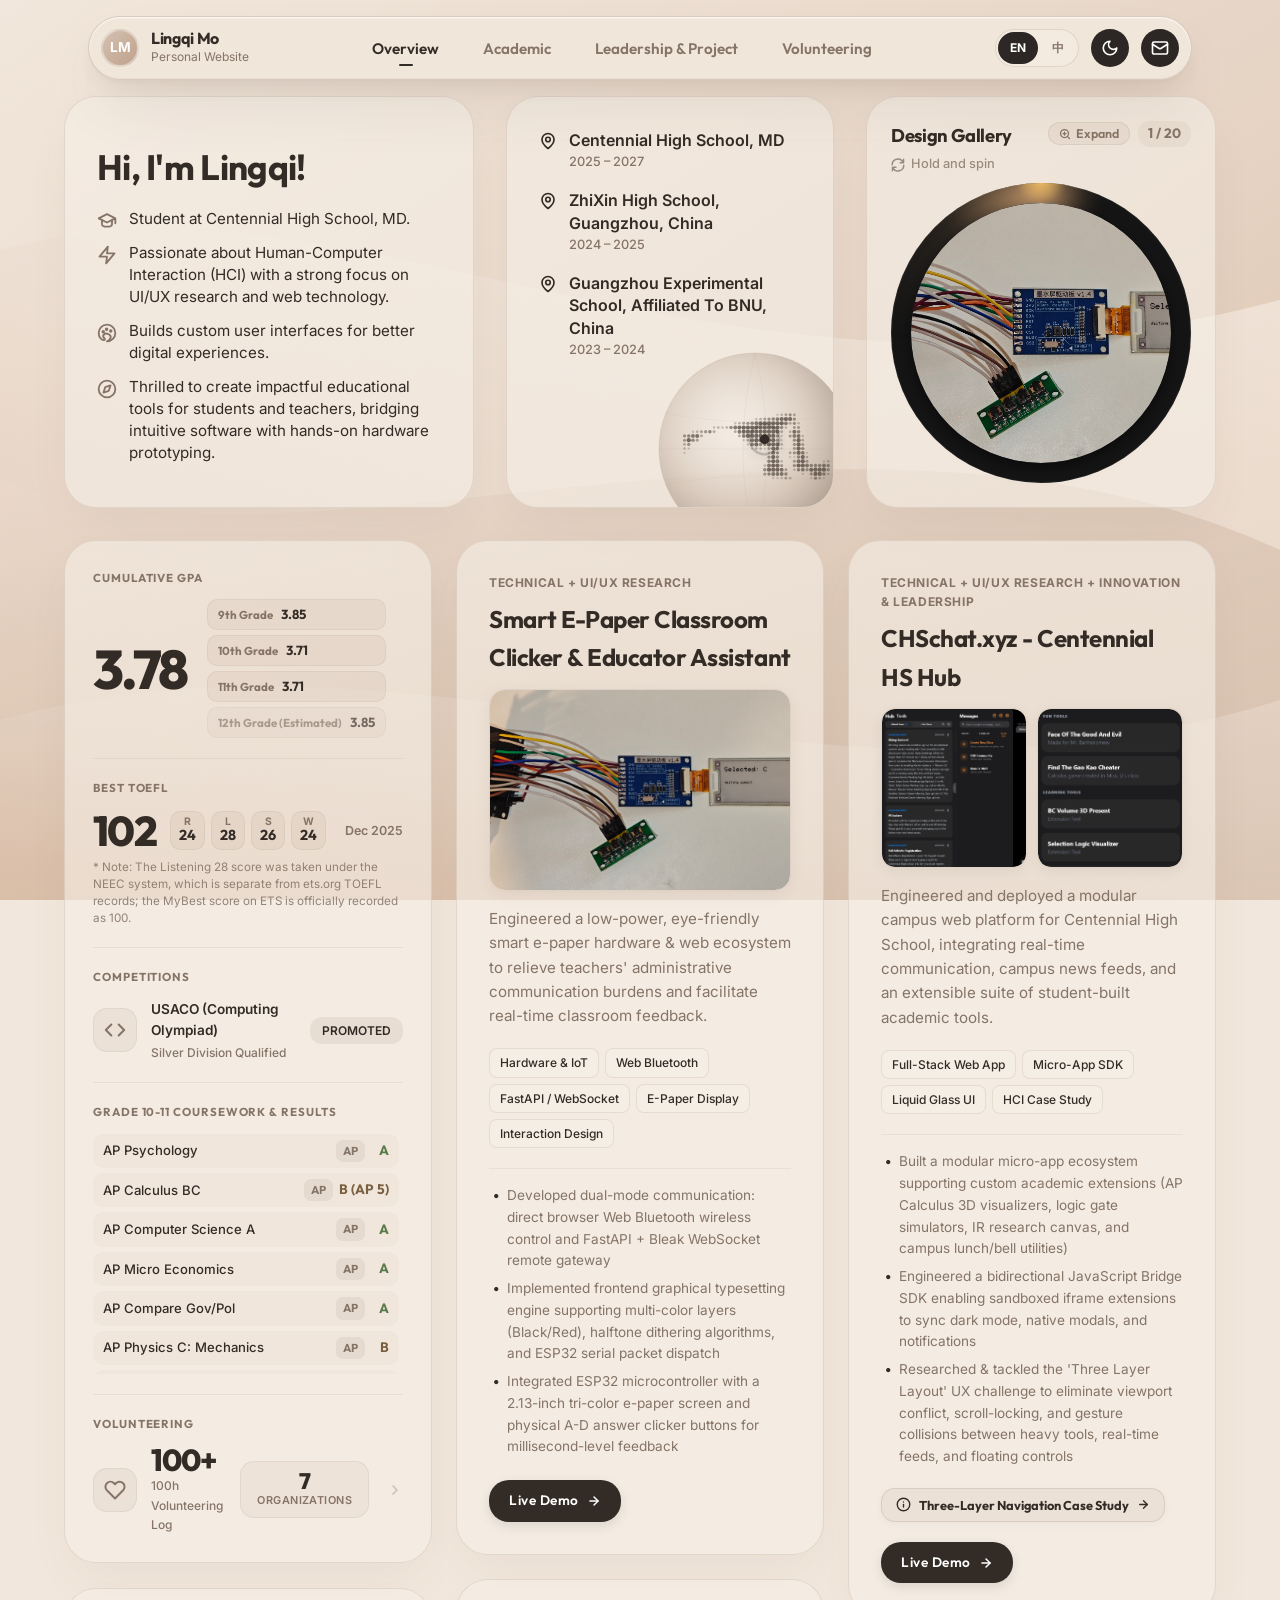
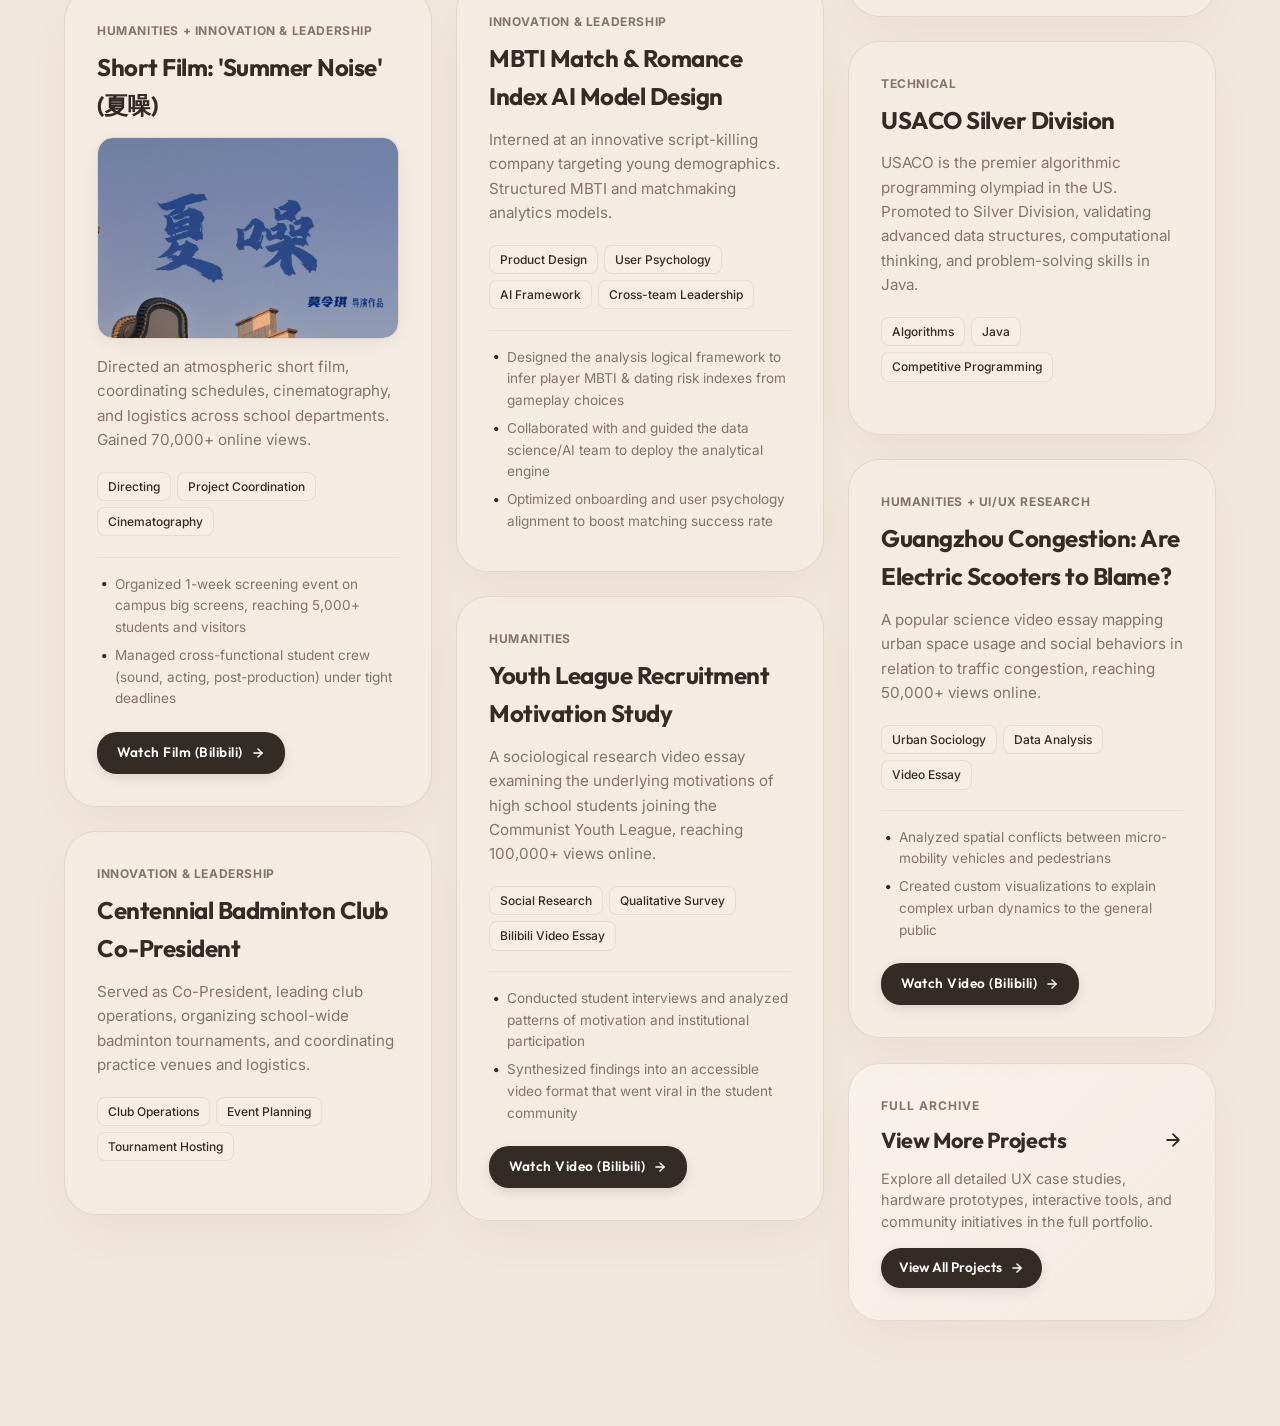
==== commit e0041ae9: "Update browser page title to Lingqi Mo's Personal Website / 莫令琪的个人主页" ====
--- a/index.html
+++ b/index.html
@@ -4,7 +4,7 @@
   <meta charset="UTF-8">
   <meta name="viewport" content="width=device-width, initial-scale=1.0">
   <meta name="description" content="US College Application Portfolio and Academic Tracking Dashboard - Focused on Human-Computer Interaction (HCI)">
-  <title>HCI Application Hub & Portfolio Dashboard</title>
+  <title>Lingqi Mo's Personal Website</title>
   
   <!-- Fonts -->
   <link rel="preconnect" href="https://fonts.googleapis.com">
@@ -25,7 +25,7 @@
   </script>
   
   <!-- CSS Styles -->
-  <link rel="stylesheet" href="css/styles.css?v=23">
+  <link rel="stylesheet" href="css/styles.css?v=24">
 </head>
 <body>
   
@@ -796,7 +796,7 @@
   </main>
 
   <!-- JS Scripts -->
-  <script src="js/data.js?v=23"></script>
-  <script src="js/app.js?v=23"></script>
+  <script src="js/data.js?v=24"></script>
+  <script src="js/app.js?v=24"></script>
 </body>
 </html>
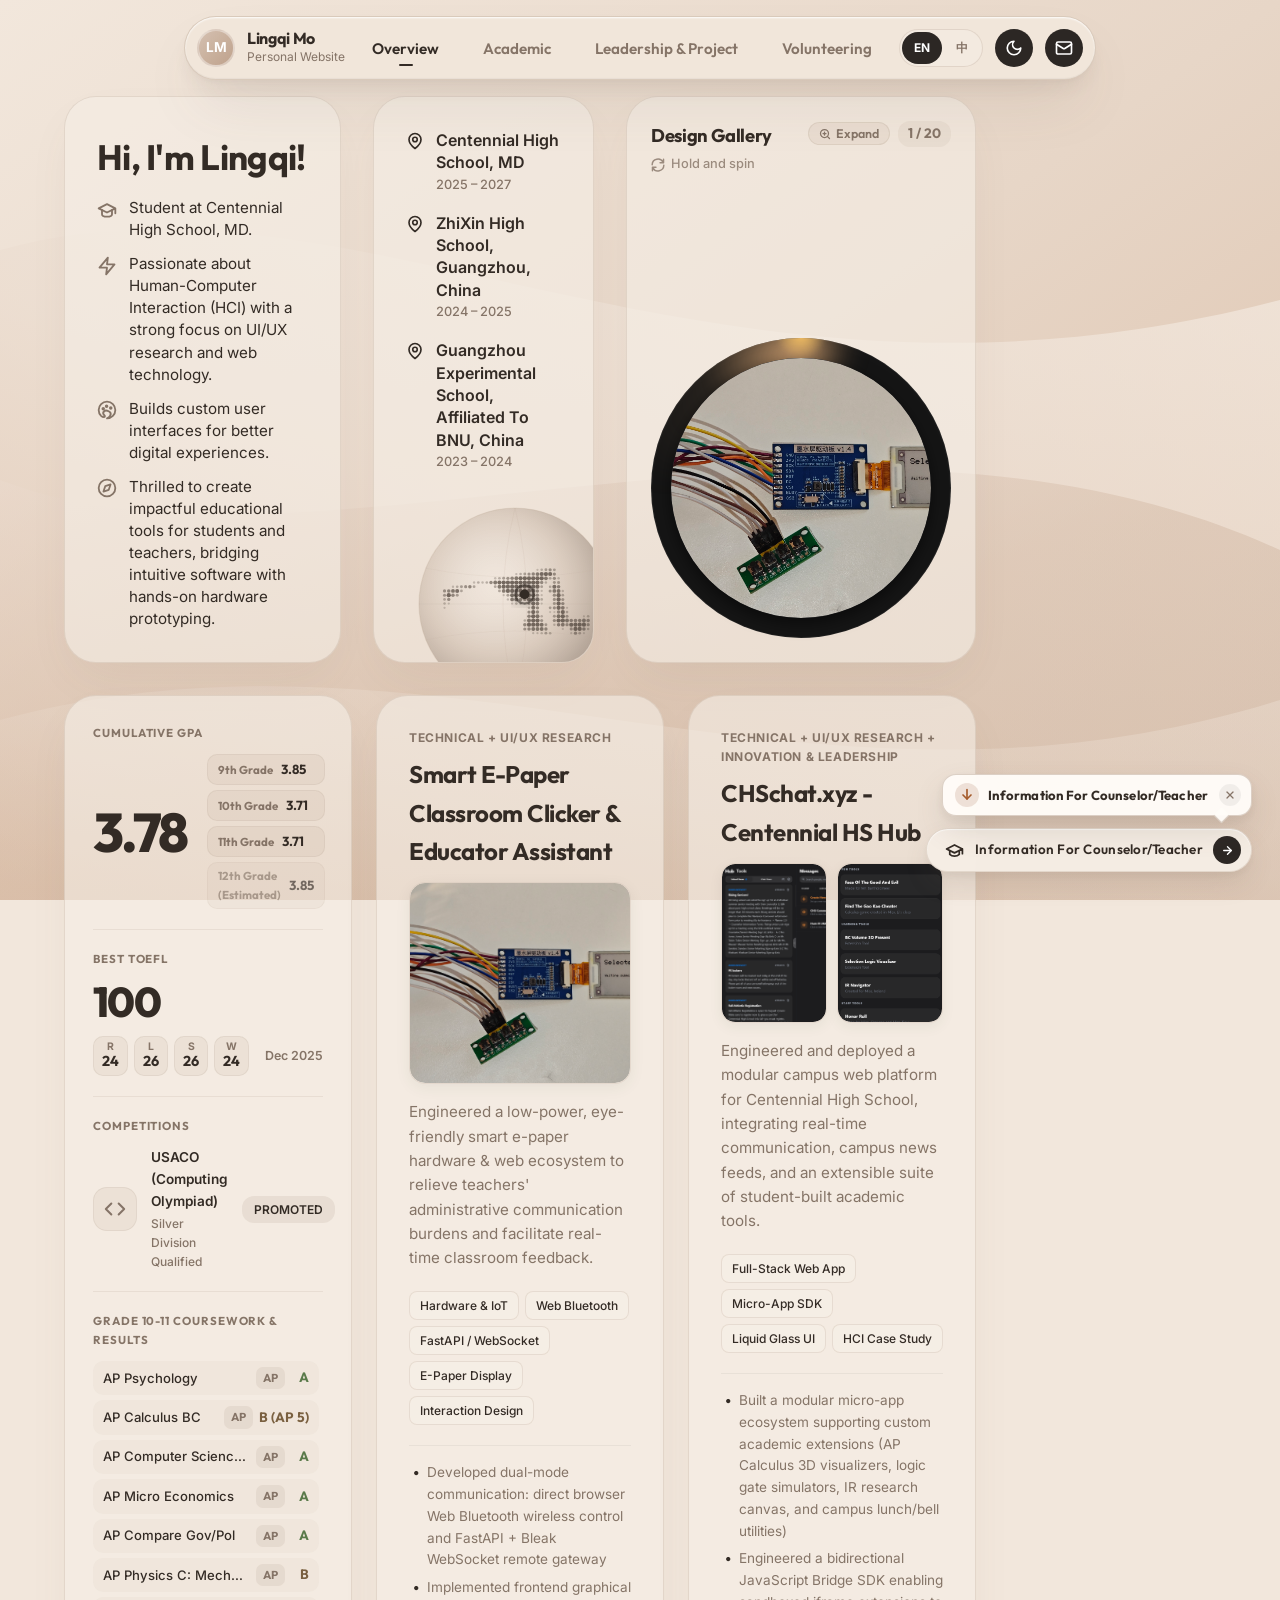
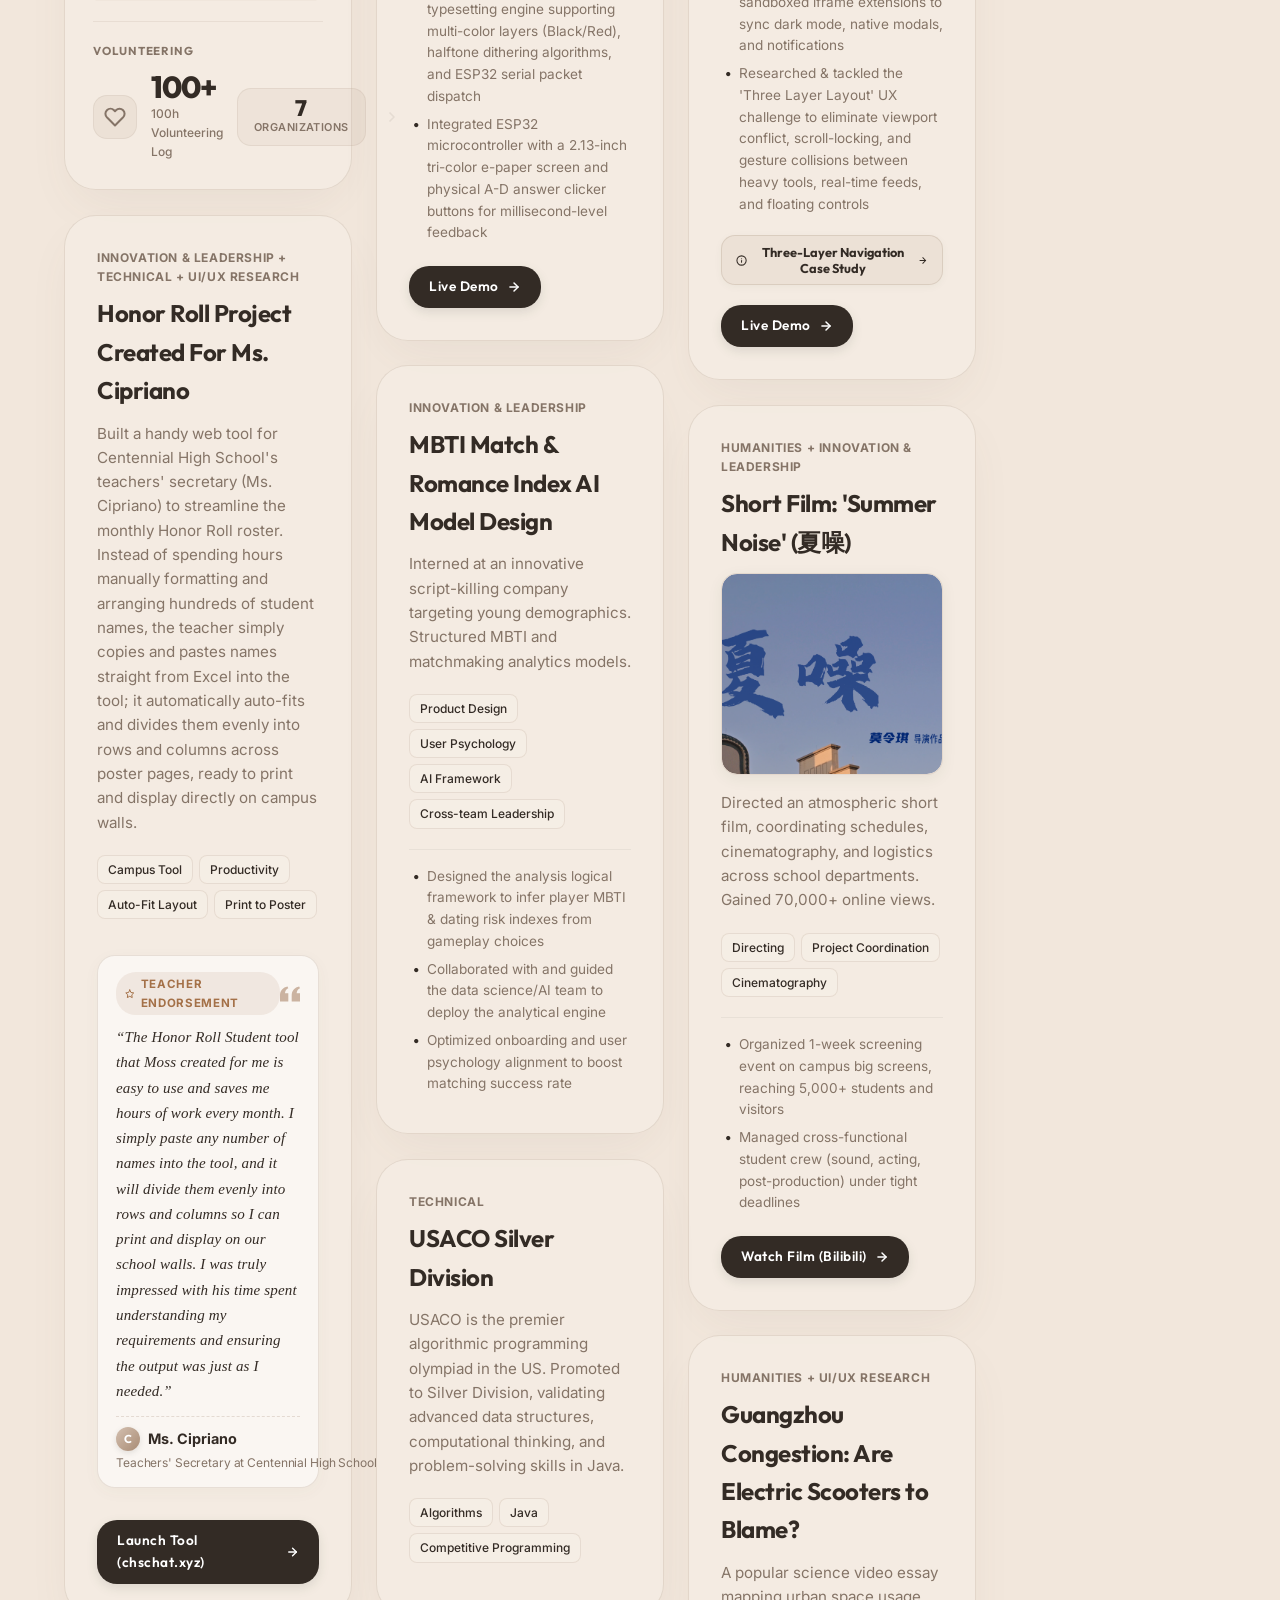
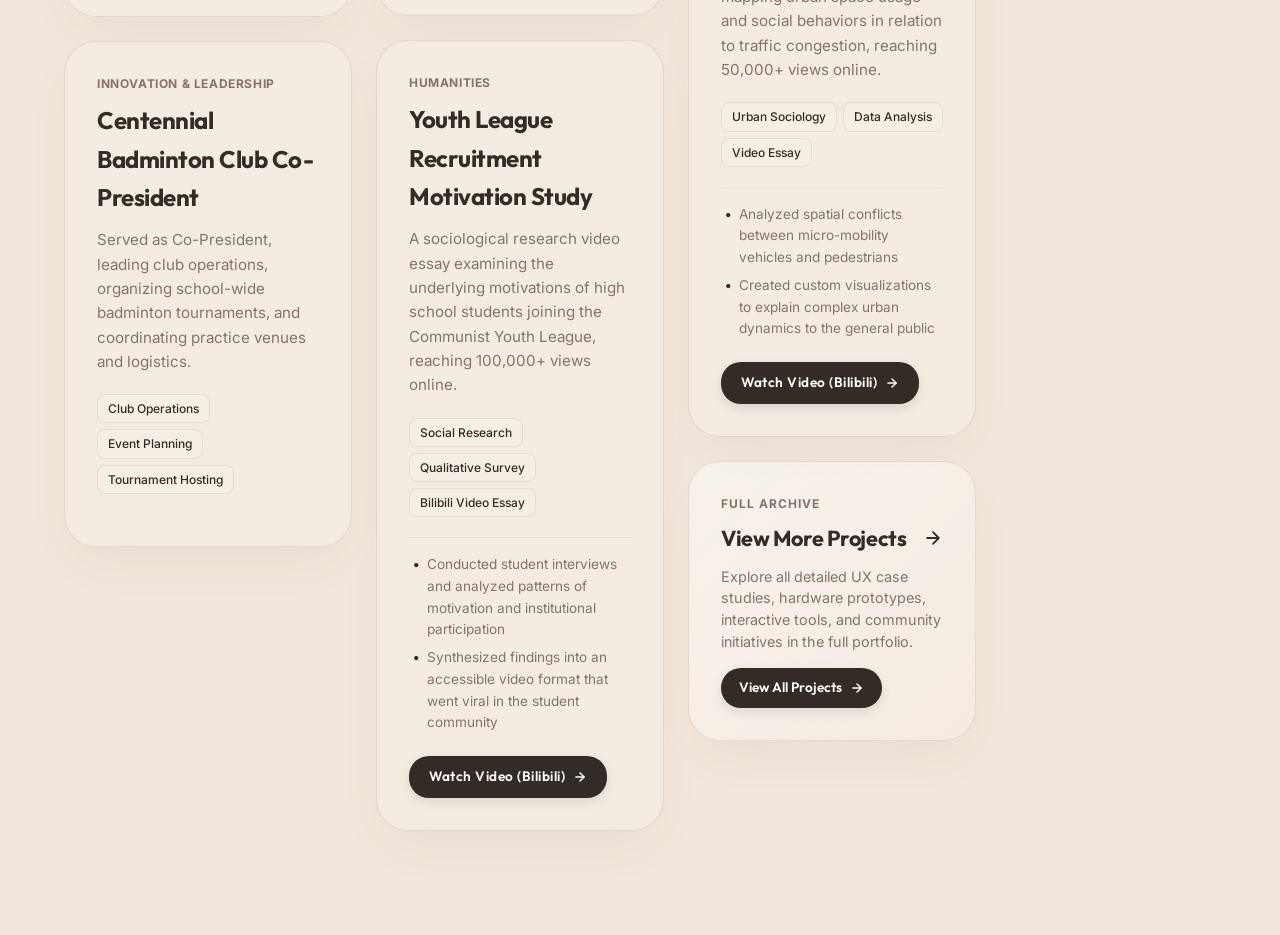
==== commit 9eac734d: "Add faculty/counselor tracking matrix, Why & Goal essay modal, and persistent floating entrance" ====
--- a/index.html
+++ b/index.html
@@ -25,7 +25,7 @@
   </script>
   
   <!-- CSS Styles -->
-  <link rel="stylesheet" href="css/styles.css?v=24">
+  <link rel="stylesheet" href="css/styles.css?v=29">
 </head>
 <body>
   
@@ -563,19 +563,16 @@
             <div class="stats-section">
               <div class="stats-section-label" data-i18n="dash.bestToefl">Best TOEFL</div>
               <div class="toefl-hero-row">
-                <div class="toefl-hero-total">102</div>
+                <div class="toefl-hero-total">100</div>
                 <div class="toefl-hero-breakdown">
                   <div class="toefl-hero-chip"><span class="toefl-chip-letter">R</span><span class="toefl-chip-score">24</span></div>
-                  <div class="toefl-hero-chip"><span class="toefl-chip-letter">L</span><span class="toefl-chip-score">28</span></div>
+                  <div class="toefl-hero-chip"><span class="toefl-chip-letter">L</span><span class="toefl-chip-score">26</span></div>
                   <div class="toefl-hero-chip"><span class="toefl-chip-letter">S</span><span class="toefl-chip-score">26</span></div>
                   <div class="toefl-hero-chip"><span class="toefl-chip-letter">W</span><span class="toefl-chip-score">24</span></div>
                 </div>
                 <div class="toefl-hero-meta">
                   <span class="toefl-hero-date">Dec 2025</span>
                 </div>
-              </div>
-              <div class="toefl-hero-footnote" data-i18n="dash.toeflNote">
-                * Note: The Listening 28 score was taken under the NEEC system, which is separate from ets.org TOEFL records; the MyBest score on ETS is officially recorded as 100.
               </div>
             </div>
 
@@ -795,8 +792,42 @@
 
   </main>
 
+  <!-- First-Visit Dynamic Hint for Counselor/Teacher Portal (Desktop Only) -->
+  <div id="counselorHint" class="counselor-floating-hint">
+    <div class="hint-arrow-wrap">
+      <svg class="hint-arrow-svg" width="16" height="16" viewBox="0 0 24 24" fill="none" stroke="currentColor" stroke-width="2.5" stroke-linecap="round" stroke-linejoin="round">
+        <line x1="12" y1="4" x2="12" y2="18"/>
+        <polyline points="18 12 12 18 6 12"/>
+      </svg>
+    </div>
+    <span class="hint-text" data-i18n="dash.counselorHint">Information For Counselor/Teacher</span>
+    <button type="button" class="hint-close-btn" id="dismissCounselorHint" aria-label="Close hint" title="Close hint">
+      <svg width="12" height="12" viewBox="0 0 24 24" fill="none" stroke="currentColor" stroke-width="2.5" stroke-linecap="round" stroke-linejoin="round">
+        <line x1="18" y1="6" x2="6" y2="18"/>
+        <line x1="6" y1="6" x2="18" y2="18"/>
+      </svg>
+    </button>
+  </div>
+
+  <!-- Floating Counselor & Teacher Portal Button -->
+  <a href="info.html" class="floating-counselor-btn" id="floatingCounselorBtn" title="Information For Counselor / Teacher">
+    <div class="counselor-btn-icon">
+      <svg width="19" height="19" viewBox="0 0 24 24" fill="none" stroke="currentColor" stroke-width="2.2" stroke-linecap="round" stroke-linejoin="round">
+        <path d="M22 10v6M2 10l10-5 10 5-10 5z"/>
+        <path d="M6 12v5c3 3 9 3 12 0v-5"/>
+      </svg>
+    </div>
+    <span class="counselor-btn-text">Information For Counselor/Teacher</span>
+    <div class="counselor-btn-arrow">
+      <svg width="13" height="13" viewBox="0 0 24 24" fill="none" stroke="currentColor" stroke-width="2.5" stroke-linecap="round" stroke-linejoin="round">
+        <line x1="5" y1="12" x2="19" y2="12"/>
+        <polyline points="12 5 19 12 12 19"/>
+      </svg>
+    </div>
+  </a>
+
   <!-- JS Scripts -->
-  <script src="js/data.js?v=24"></script>
-  <script src="js/app.js?v=24"></script>
+  <script src="js/data.js?v=28"></script>
+  <script src="js/app.js?v=28"></script>
 </body>
 </html>
--- a/css/styles.css
+++ b/css/styles.css
@@ -142,6 +142,15 @@
   font-size: 0.85rem;
   color: #fff;
   border: 2px solid rgba(255, 255, 255, 0.4);
+  cursor: pointer;
+  transition: transform 0.25s cubic-bezier(0.16, 1, 0.3, 1), box-shadow 0.25s cubic-bezier(0.16, 1, 0.3, 1), border-color 0.25s;
+  user-select: none;
+}
+
+.profile-avatar:hover {
+  transform: scale(1.08);
+  box-shadow: 0 0 14px rgba(191, 162, 140, 0.6);
+  border-color: rgba(255, 255, 255, 0.85);
 }
 
 .logo-info {
@@ -918,7 +927,11 @@
   display: flex;
   flex-direction: column;
   height: max-content;
-  transition: all 0.35s cubic-bezier(0.16, 1, 0.3, 1);
+  transition: transform 0.35s cubic-bezier(0.16, 1, 0.3, 1), box-shadow 0.35s cubic-bezier(0.16, 1, 0.3, 1), border-color 0.25s ease;
+  will-change: transform;
+  backface-visibility: hidden;
+  -webkit-backface-visibility: hidden;
+  transform: translateZ(0);
 }
 
 .view-more-projects-card {
@@ -928,7 +941,11 @@
   cursor: pointer;
   background: linear-gradient(135deg, rgba(255, 255, 255, 0.45) 0%, rgba(246, 238, 230, 0.6) 100%);
   border: 1px solid var(--glass-border) !important;
-  transition: all 0.35s cubic-bezier(0.16, 1, 0.3, 1);
+  transition: transform 0.35s cubic-bezier(0.16, 1, 0.3, 1), box-shadow 0.35s cubic-bezier(0.16, 1, 0.3, 1), border-color 0.25s ease;
+  will-change: transform;
+  backface-visibility: hidden;
+  -webkit-backface-visibility: hidden;
+  transform: translateZ(0);
 }
 
 [data-theme="dark"] .view-more-projects-card {
@@ -936,13 +953,13 @@
   border: 1px solid var(--glass-border) !important;
 }
 
-/* Hover / Selected state for all clickable cards (with dashed border) */
+/* Hover / Selected state for all clickable cards (with dashed border, strict 1px to prevent layout shift) */
 .project-card.has-link:hover,
 .project-card.has-link:focus-within,
 .view-more-projects-card:hover,
 .view-more-projects-card:focus-within {
-  transform: translateY(-4px);
-  border: 1.5px dashed var(--text-primary) !important;
+  transform: translateY(-4px) translateZ(0);
+  border: 1px dashed var(--text-primary) !important;
   box-shadow: 0 14px 32px rgba(0, 0, 0, 0.08);
 }
 
@@ -950,7 +967,7 @@
 [data-theme="dark"] .project-card.has-link:focus-within,
 [data-theme="dark"] .view-more-projects-card:hover,
 [data-theme="dark"] .view-more-projects-card:focus-within {
-  border: 1.5px dashed rgba(246, 238, 230, 0.75) !important;
+  border: 1px dashed rgba(246, 238, 230, 0.75) !important;
   box-shadow: 0 14px 32px rgba(0, 0, 0, 0.35);
 }
 
@@ -1023,6 +1040,115 @@
   left: 4px;
   color: var(--text-primary);
   font-weight: bold;
+}
+
+/* Project Testimonial & Endorsement Card */
+.project-testimonial {
+  margin: 16px 0 16px 0;
+  padding: 16px 18px;
+  background: rgba(255, 255, 255, 0.55);
+  border-radius: 18px;
+  border: 1px solid var(--glass-border);
+  position: relative;
+  transition: all 0.3s cubic-bezier(0.16, 1, 0.3, 1);
+  box-shadow: 0 4px 16px rgba(100, 85, 75, 0.04);
+}
+
+[data-theme="dark"] .project-testimonial {
+  background: rgba(255, 255, 255, 0.04);
+  border: 1px solid var(--glass-border);
+  box-shadow: 0 6px 20px rgba(0, 0, 0, 0.25);
+}
+
+.testimonial-header {
+  display: flex;
+  align-items: center;
+  justify-content: space-between;
+  margin-bottom: 10px;
+}
+
+.testimonial-badge {
+  display: inline-flex;
+  align-items: center;
+  gap: 6px;
+  font-size: 0.72rem;
+  font-weight: 700;
+  text-transform: uppercase;
+  letter-spacing: 0.06em;
+  color: #a47148;
+  background: rgba(191, 162, 140, 0.18);
+  padding: 3px 9px;
+  border-radius: 20px;
+}
+
+[data-theme="dark"] .testimonial-badge {
+  color: #e0b48b;
+  background: rgba(212, 163, 115, 0.15);
+}
+
+.testimonial-quote-icon {
+  color: #bfa28c;
+  opacity: 0.8;
+  flex-shrink: 0;
+}
+
+[data-theme="dark"] .testimonial-quote-icon {
+  color: #d4a373;
+}
+
+.project-testimonial-quote {
+  font-family: 'Newsreader', 'Georgia', 'Cambria', 'Times New Roman', serif;
+  font-style: italic;
+  font-size: 0.94rem;
+  line-height: 1.68;
+  color: var(--text-primary);
+  margin-bottom: 12px;
+  letter-spacing: 0.01em;
+}
+
+.testimonial-footer {
+  display: flex;
+  flex-direction: column;
+  gap: 4px;
+  padding-top: 10px;
+  border-top: 1px dashed rgba(186, 166, 149, 0.35);
+}
+
+.testimonial-author-row {
+  display: flex;
+  align-items: center;
+  gap: 8px;
+}
+
+.testimonial-avatar {
+  width: 24px;
+  height: 24px;
+  border-radius: 50%;
+  background: linear-gradient(135deg, #d4c0b0, #a88b74);
+  color: #fff;
+  display: flex;
+  align-items: center;
+  justify-content: center;
+  font-family: var(--font-display);
+  font-size: 0.72rem;
+  font-weight: 700;
+  flex-shrink: 0;
+  box-shadow: 0 2px 6px rgba(0, 0, 0, 0.1);
+}
+
+.testimonial-author-name {
+  font-size: 0.9rem;
+  font-weight: 700;
+  color: var(--text-primary);
+  line-height: 1.2;
+}
+
+.testimonial-author-role {
+  font-size: 0.75rem;
+  color: var(--text-secondary);
+  line-height: 1.35;
+  white-space: nowrap;
+  letter-spacing: -0.01em;
 }
 
 /* Timeline Components */
@@ -2571,7 +2697,7 @@
   -webkit-backdrop-filter: blur(var(--glass-blur, 16px));
   border-radius: 20px;
   width: 95%;
-  max-width: 1100px;
+  max-width: 1200px;
   height: 80vh;
   max-height: 90vh;
   overflow-y: auto;
@@ -2724,12 +2850,559 @@
 }
 
 [data-theme="dark"] .modal-container::-webkit-scrollbar-thumb:hover,
-[data-theme="dark"] .modal-body::-webkit-scrollbar-thumb:hover {
+[data-theme="dark"] .modal-container::-webkit-scrollbar-thumb:hover {
   background: rgba(222, 203, 183, 0.45);
 }
 
-
-
-
-
-
+/* ==========================================================================
+   Three-Layer Navigation Case Study Showcase & Interactive Simulator
+   ========================================================================== */
+.cs-showcase-container {
+  margin-bottom: 28px;
+  background: #121214;
+  border: 1px solid rgba(255, 255, 255, 0.1);
+  border-radius: 20px;
+  padding: 22px;
+  color: #ffffff;
+  box-shadow: 0 16px 36px rgba(0, 0, 0, 0.25);
+}
+
+[data-theme="dark"] .cs-showcase-container {
+  background: #0d0d0f;
+  border-color: rgba(255, 255, 255, 0.08);
+}
+
+.cs-showcase-header {
+  margin-bottom: 18px;
+  display: flex;
+  flex-direction: column;
+  gap: 6px;
+}
+
+.cs-showcase-title-row {
+  display: flex;
+  align-items: center;
+  gap: 10px;
+  flex-wrap: wrap;
+}
+
+.cs-showcase-title {
+  font-size: 1.15rem;
+  font-weight: 700;
+  color: #ffffff;
+  letter-spacing: -0.01em;
+}
+
+.cs-showcase-badge {
+  display: inline-flex;
+  align-items: center;
+  gap: 5px;
+  background: linear-gradient(135deg, rgba(239, 68, 68, 0.2), rgba(249, 115, 22, 0.2));
+  border: 1px solid rgba(239, 68, 68, 0.4);
+  color: #ff8a65;
+  font-size: 0.72rem;
+  font-weight: 700;
+  letter-spacing: 0.04em;
+  padding: 3px 9px;
+  border-radius: 999px;
+}
+
+.cs-showcase-subtitle {
+  font-size: 0.84rem;
+  color: #a1a1aa;
+  line-height: 1.5;
+}
+
+.cs-variations-grid {
+  display: grid;
+  grid-template-columns: repeat(4, 1fr);
+  gap: 16px;
+}
+
+@media (max-width: 1100px) {
+  .cs-variations-grid {
+    grid-template-columns: repeat(2, 1fr);
+  }
+}
+
+@media (max-width: 640px) {
+  .cs-variations-grid {
+    display: flex;
+    overflow-x: auto;
+    scroll-snap-type: x mandatory;
+    padding-bottom: 10px;
+    gap: 12px;
+  }
+  .cs-nav-sim-card {
+    min-width: 270px;
+    flex: 0 0 270px;
+    scroll-snap-align: start;
+  }
+}
+
+.cs-nav-sim-card {
+  background: #1C1C1E;
+  border: 1px solid rgba(255, 255, 255, 0.08);
+  border-radius: 20px;
+  display: flex;
+  flex-direction: column;
+  overflow: hidden;
+  height: 420px;
+  font-family: -apple-system, BlinkMacSystemFont, "Segoe UI", Roboto, Helvetica, Arial, sans-serif;
+  box-shadow: 0 8px 24px rgba(0, 0, 0, 0.35);
+  position: relative;
+  transition: transform 0.2s ease, border-color 0.2s ease;
+}
+
+.cs-nav-sim-card:hover {
+  border-color: rgba(255, 255, 255, 0.16);
+}
+
+.cs-card-header-badge {
+  font-size: 10px;
+  font-weight: 800;
+  color: #8E8E93;
+  letter-spacing: 0.06em;
+  text-transform: uppercase;
+  margin-bottom: 12px;
+  display: flex;
+  justify-content: space-between;
+  align-items: center;
+}
+
+.cs-card-flaw-tag {
+  font-size: 9px;
+  padding: 2px 6px;
+  border-radius: 5px;
+  background: rgba(255, 255, 255, 0.07);
+  color: #a1a1aa;
+  font-weight: 600;
+}
+
+.cs-card-flaw-tag.highlight {
+  background: rgba(46, 204, 113, 0.18);
+  color: #2ecc71;
+  border: 1px solid rgba(46, 204, 113, 0.35);
+}
+
+/* Apple Morphing Cubic-Bezier Transition */
+.apple-morph {
+  transition: all 0.5s cubic-bezier(0.32, 0.72, 0, 1) !important;
+}
+
+/* ==========================================
+   Restricted Auth Portal Modal System
+   ========================================== */
+.auth-modal-overlay {
+  position: fixed;
+  top: 0;
+  left: 0;
+  width: 100vw;
+  height: 100vh;
+  background: rgba(10, 10, 12, 0.65);
+  backdrop-filter: blur(16px);
+  -webkit-backdrop-filter: blur(16px);
+  z-index: 10000;
+  display: flex;
+  align-items: center;
+  justify-content: center;
+  opacity: 0;
+  pointer-events: none;
+  transition: opacity 0.3s cubic-bezier(0.16, 1, 0.3, 1);
+}
+
+.auth-modal-overlay.active {
+  opacity: 1;
+  pointer-events: auto;
+}
+
+.auth-modal-card {
+  width: 90%;
+  max-width: 440px;
+  background: var(--card-bg, #ffffff);
+  border: 1px solid var(--glass-border, rgba(0, 0, 0, 0.08));
+  border-radius: 24px;
+  padding: 32px 28px 28px;
+  box-shadow: 0 24px 48px rgba(0, 0, 0, 0.2), 0 0 0 1px rgba(255, 255, 255, 0.1);
+  transform: scale(0.92) translateY(12px);
+  transition: transform 0.35s cubic-bezier(0.16, 1, 0.3, 1);
+  text-align: center;
+  position: relative;
+}
+
+.auth-modal-overlay.active .auth-modal-card {
+  transform: scale(1) translateY(0);
+}
+
+.auth-modal-icon {
+  width: 56px;
+  height: 56px;
+  border-radius: 18px;
+  background: linear-gradient(135deg, rgba(191, 162, 140, 0.25), rgba(191, 162, 140, 0.1));
+  border: 1px solid rgba(191, 162, 140, 0.4);
+  color: var(--text-primary);
+  display: flex;
+  align-items: center;
+  justify-content: center;
+  margin: 0 auto 16px;
+}
+
+.auth-modal-title {
+  font-family: var(--font-display);
+  font-size: 1.28rem;
+  font-weight: 700;
+  color: var(--text-primary);
+  margin-bottom: 8px;
+}
+
+.auth-modal-desc {
+  font-size: 0.88rem;
+  color: var(--text-secondary);
+  line-height: 1.5;
+  margin-bottom: 22px;
+}
+
+.auth-input-group {
+  position: relative;
+  margin-bottom: 14px;
+}
+
+.auth-modal-input {
+  width: 100%;
+  padding: 13px 18px;
+  border-radius: 14px;
+  border: 1.5px solid var(--glass-border, rgba(0, 0, 0, 0.15));
+  background: rgba(125, 125, 125, 0.05);
+  color: var(--text-primary);
+  font-size: 0.96rem;
+  font-family: inherit;
+  outline: none;
+  transition: all 0.25s ease;
+  box-sizing: border-box;
+  text-align: center;
+}
+
+.auth-modal-input:focus {
+  border-color: #bfa28c;
+  background: rgba(125, 125, 125, 0.08);
+  box-shadow: 0 0 0 3px rgba(191, 162, 140, 0.25);
+}
+
+.auth-modal-actions {
+  display: flex;
+  gap: 10px;
+  margin-top: 18px;
+}
+
+.auth-btn-submit {
+  flex: 1;
+  padding: 12px 20px;
+  border-radius: 14px;
+  background: linear-gradient(135deg, #bfa28c, #9d816c);
+  color: #fff;
+  border: none;
+  font-weight: 600;
+  font-size: 0.92rem;
+  cursor: pointer;
+  transition: all 0.25s ease;
+  box-shadow: 0 4px 12px rgba(191, 162, 140, 0.35);
+}
+
+.auth-btn-submit:hover {
+  transform: translateY(-1px);
+  box-shadow: 0 6px 16px rgba(191, 162, 140, 0.5);
+}
+
+.auth-btn-cancel {
+  padding: 12px 18px;
+  border-radius: 14px;
+  background: rgba(125, 125, 125, 0.1);
+  color: var(--text-secondary);
+  border: none;
+  font-weight: 500;
+  font-size: 0.92rem;
+  cursor: pointer;
+  transition: all 0.2s ease;
+}
+
+.auth-btn-cancel:hover {
+  background: rgba(125, 125, 125, 0.18);
+  color: var(--text-primary);
+}
+
+.auth-error-msg {
+  color: #ef4444;
+  font-size: 0.82rem;
+  font-weight: 500;
+  margin-top: 6px;
+  min-height: 20px;
+  transition: opacity 0.2s;
+  opacity: 0;
+}
+
+.auth-error-msg.visible {
+  opacity: 1;
+}
+
+.auth-input-shake {
+  animation: authShake 0.4s cubic-bezier(0.36, 0.07, 0.19, 0.97) both;
+  border-color: #ef4444 !important;
+}
+
+@keyframes authShake {
+  10%, 90% { transform: translate3d(-2px, 0, 0); }
+  20%, 80% { transform: translate3d(4px, 0, 0); }
+  30%, 50%, 70% { transform: translate3d(-4px, 0, 0); }
+  40%, 60% { transform: translate3d(4px, 0, 0); }
+}
+
+/* ==========================================
+   Floating Counselor & Teacher Portal Button & Dynamic Hint
+   ========================================== */
+.floating-counselor-btn {
+  position: fixed;
+  right: 28px;
+  bottom: 28px;
+  z-index: 998;
+  display: inline-flex;
+  align-items: center;
+  gap: 10px;
+  height: 44px;
+  width: auto;
+  border-radius: 9999px;
+  padding: 8px 10px 8px 16px;
+  background: rgba(246, 238, 230, 0.94);
+  backdrop-filter: blur(20px);
+  -webkit-backdrop-filter: blur(20px);
+  border: 1px solid var(--glass-border);
+  color: var(--text-primary);
+  text-decoration: none;
+  font-family: var(--font-display);
+  font-size: 0.84rem;
+  font-weight: 600;
+  letter-spacing: 0.02em;
+  box-shadow: 
+    0 12px 28px -4px rgba(100, 85, 75, 0.16),
+    0 4px 10px -2px rgba(100, 85, 75, 0.08),
+    0 1px 1px rgba(255, 255, 255, 0.8) inset;
+  transition: all 0.3s cubic-bezier(0.16, 1, 0.3, 1);
+  user-select: none;
+}
+
+[data-theme="dark"] .floating-counselor-btn {
+  background: rgba(36, 31, 28, 0.92);
+  border-color: rgba(222, 203, 183, 0.22);
+  box-shadow: 
+    0 14px 32px rgba(0, 0, 0, 0.5),
+    0 1px 1px rgba(255, 255, 255, 0.08) inset;
+}
+
+.floating-counselor-btn:hover {
+  transform: translateY(-2px);
+  box-shadow: 
+    0 16px 36px -4px rgba(100, 85, 75, 0.24),
+    0 6px 14px rgba(100, 85, 75, 0.12);
+  border-color: rgba(186, 166, 149, 0.6);
+  background: rgba(255, 250, 245, 0.98);
+}
+
+[data-theme="dark"] .floating-counselor-btn:hover {
+  background: rgba(48, 42, 38, 0.98);
+  box-shadow: 0 16px 36px rgba(0, 0, 0, 0.65);
+  border-color: rgba(222, 203, 183, 0.35);
+}
+
+.floating-counselor-btn .counselor-btn-icon {
+  display: flex;
+  align-items: center;
+  justify-content: center;
+  color: var(--text-primary);
+  flex-shrink: 0;
+  width: 22px;
+  height: 22px;
+}
+
+.floating-counselor-btn .counselor-btn-text {
+  white-space: nowrap;
+  font-weight: 600;
+  font-size: 0.84rem;
+  color: var(--text-primary);
+}
+
+.floating-counselor-btn .counselor-btn-arrow {
+  display: flex;
+  align-items: center;
+  justify-content: center;
+  width: 28px;
+  height: 28px;
+  border-radius: 50%;
+  background: var(--card-dark);
+  color: var(--action-btn-text, #fff);
+  transition: transform 0.3s cubic-bezier(0.16, 1, 0.3, 1);
+  flex-shrink: 0;
+}
+
+.floating-counselor-btn:hover .counselor-btn-arrow svg {
+  transform: translateX(2px);
+}
+
+/* Ensure desktop cards never overlap with bottom-right floating button */
+@media (min-width: 1025px) and (max-width: 1560px) {
+  .container {
+    max-width: calc(100vw - 320px) !important;
+    margin-right: 280px !important;
+    margin-left: auto !important;
+  }
+}
+
+/* Dynamic First-Visit Hint Bubble (Desktop Only) - Hidden by default, shown only if NOT dismissed */
+.counselor-floating-hint {
+  display: none;
+  position: fixed;
+  right: 28px;
+  bottom: 84px;
+  z-index: 999;
+  align-items: center;
+  gap: 9px;
+  padding: 8px 10px 8px 12px;
+  border-radius: 14px;
+  background: rgba(255, 252, 248, 0.96);
+  backdrop-filter: blur(16px);
+  -webkit-backdrop-filter: blur(16px);
+  border: 1px solid rgba(186, 166, 149, 0.5);
+  box-shadow: 
+    0 14px 32px -4px rgba(100, 85, 75, 0.2),
+    0 4px 10px rgba(100, 85, 75, 0.08);
+  font-family: var(--font-display);
+  font-size: 0.82rem;
+  font-weight: 700;
+  color: var(--text-primary);
+  user-select: none;
+}
+
+@media (min-width: 769px) {
+  .counselor-floating-hint.visible {
+    display: inline-flex;
+    animation: hintSlideIn 0.35s cubic-bezier(0.16, 1, 0.3, 1);
+  }
+}
+
+[data-theme="dark"] .counselor-floating-hint {
+  background: rgba(42, 36, 32, 0.96);
+  border-color: rgba(222, 203, 183, 0.28);
+  box-shadow: 0 16px 36px rgba(0, 0, 0, 0.55);
+}
+
+/* Downward speech bubble pointer pointing directly to button */
+.counselor-floating-hint::after {
+  content: '';
+  position: absolute;
+  bottom: -6px;
+  right: 24px;
+  width: 10px;
+  height: 10px;
+  background: inherit;
+  border-right: 1px solid rgba(186, 166, 149, 0.5);
+  border-bottom: 1px solid rgba(186, 166, 149, 0.5);
+  transform: rotate(45deg);
+}
+
+[data-theme="dark"] .counselor-floating-hint::after {
+  border-color: rgba(222, 203, 183, 0.28);
+}
+
+.hint-arrow-wrap {
+  display: flex;
+  align-items: center;
+  justify-content: center;
+  width: 24px;
+  height: 24px;
+  border-radius: 50%;
+  background: rgba(186, 143, 119, 0.25);
+  color: #a45a2a;
+  flex-shrink: 0;
+  animation: hintArrowBounce 1.4s ease-in-out infinite;
+}
+
+[data-theme="dark"] .hint-arrow-wrap {
+  background: rgba(222, 171, 137, 0.2);
+  color: #deab89;
+}
+
+@keyframes hintArrowBounce {
+  0%, 100% {
+    transform: translateY(0);
+  }
+  50% {
+    transform: translateY(4px);
+  }
+}
+
+@keyframes hintSlideIn {
+  from {
+    opacity: 0;
+    transform: translateY(8px) scale(0.95);
+  }
+  to {
+    opacity: 1;
+    transform: translateY(0) scale(1);
+  }
+}
+
+.counselor-floating-hint.hiding {
+  opacity: 0;
+  transform: translateY(8px) scale(0.92);
+  transition: opacity 0.25s ease, transform 0.25s ease;
+}
+
+.hint-text {
+  white-space: nowrap;
+  letter-spacing: 0.01em;
+}
+
+.hint-close-btn {
+  display: inline-flex;
+  align-items: center;
+  justify-content: center;
+  width: 22px;
+  height: 22px;
+  border-radius: 50%;
+  border: none;
+  background: rgba(125, 125, 125, 0.1);
+  color: var(--text-secondary);
+  cursor: pointer;
+  transition: all 0.2s ease;
+  margin-left: 2px;
+  flex-shrink: 0;
+}
+
+.hint-close-btn:hover {
+  background: rgba(239, 68, 68, 0.16);
+  color: #ef4444;
+  transform: scale(1.1);
+}
+
+/* Mobile: Hint hidden, button floats comfortably above bottom navigation bar */
+@media (max-width: 768px) {
+  .counselor-floating-hint {
+    display: none !important;
+  }
+
+  .floating-counselor-btn {
+    bottom: calc(96px + env(safe-area-inset-bottom, 0px));
+    right: 16px;
+    padding: 7px 10px 7px 14px;
+    height: 38px;
+    font-size: 0.78rem;
+    gap: 8px;
+    box-shadow: 
+      0 8px 24px rgba(0, 0, 0, 0.2),
+      0 2px 6px rgba(0, 0, 0, 0.08);
+  }
+
+  .floating-counselor-btn .counselor-btn-arrow {
+    width: 24px;
+    height: 24px;
+  }
+}
+
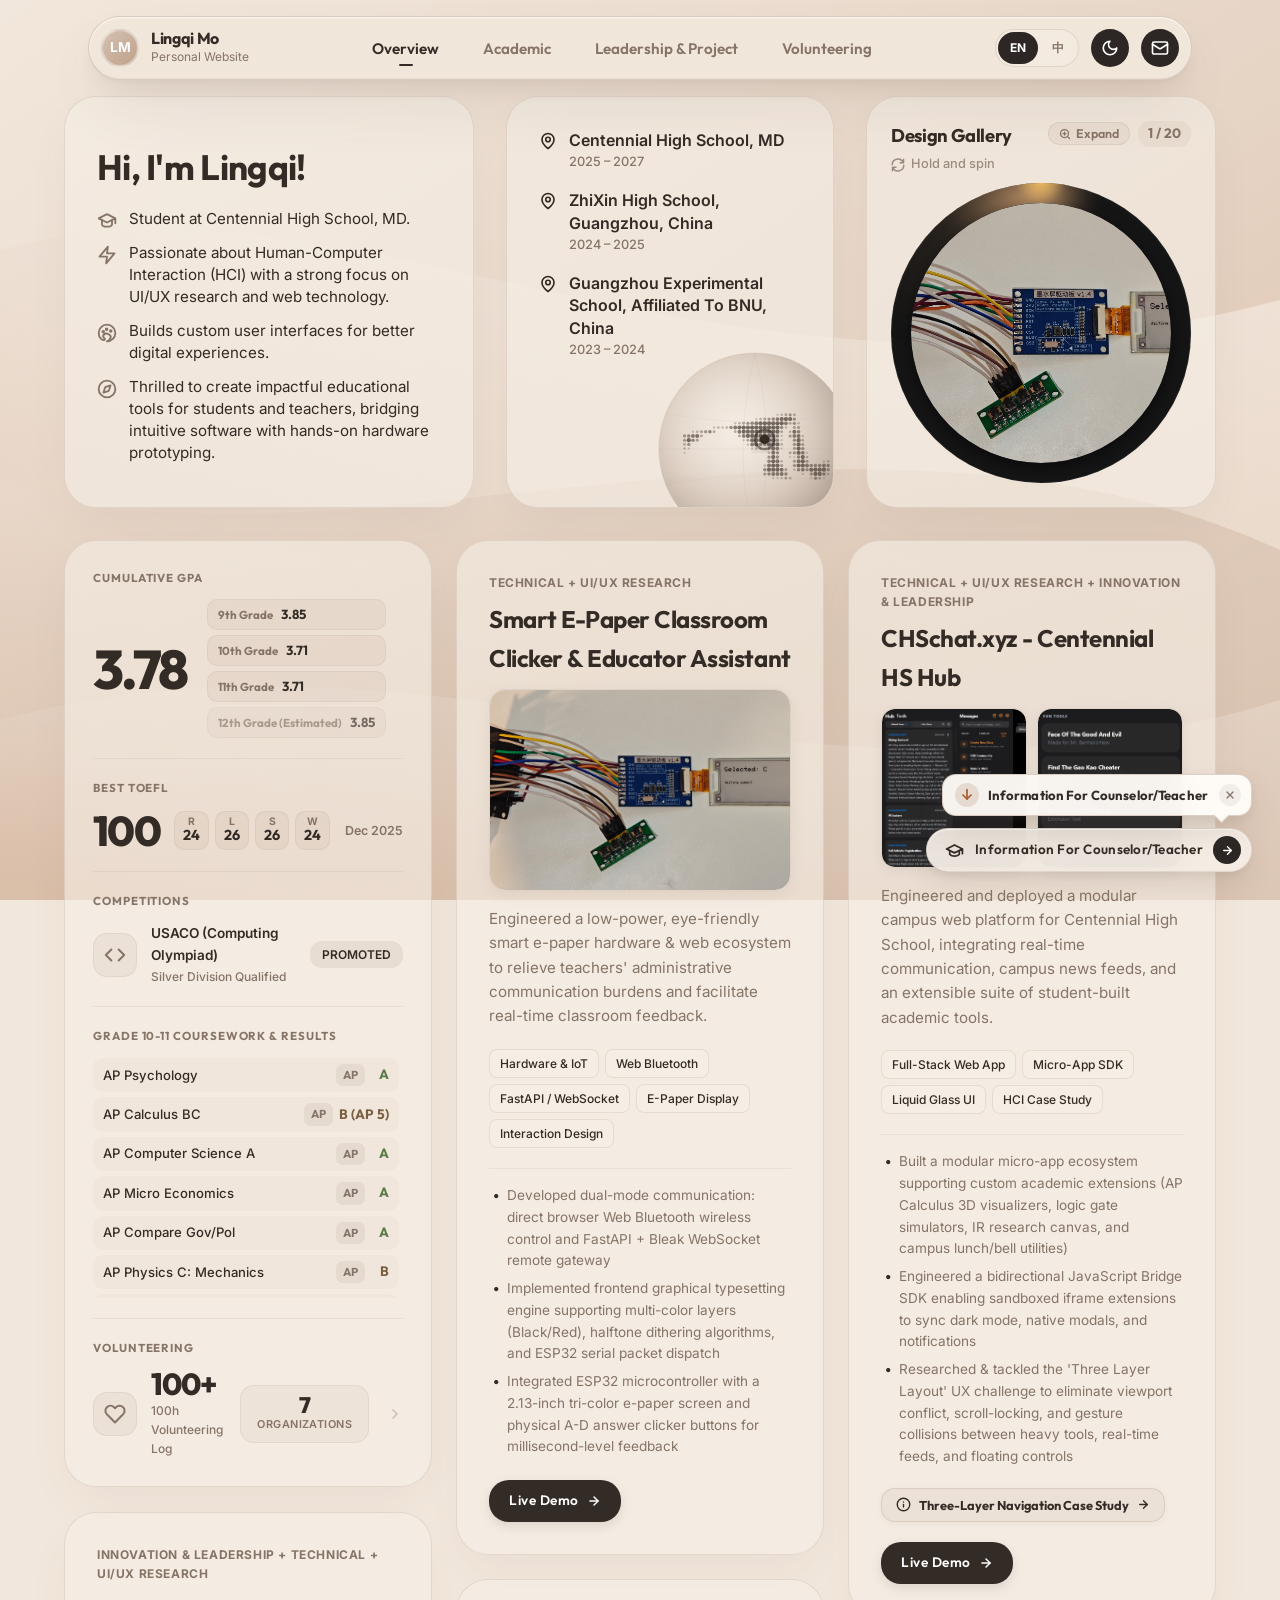
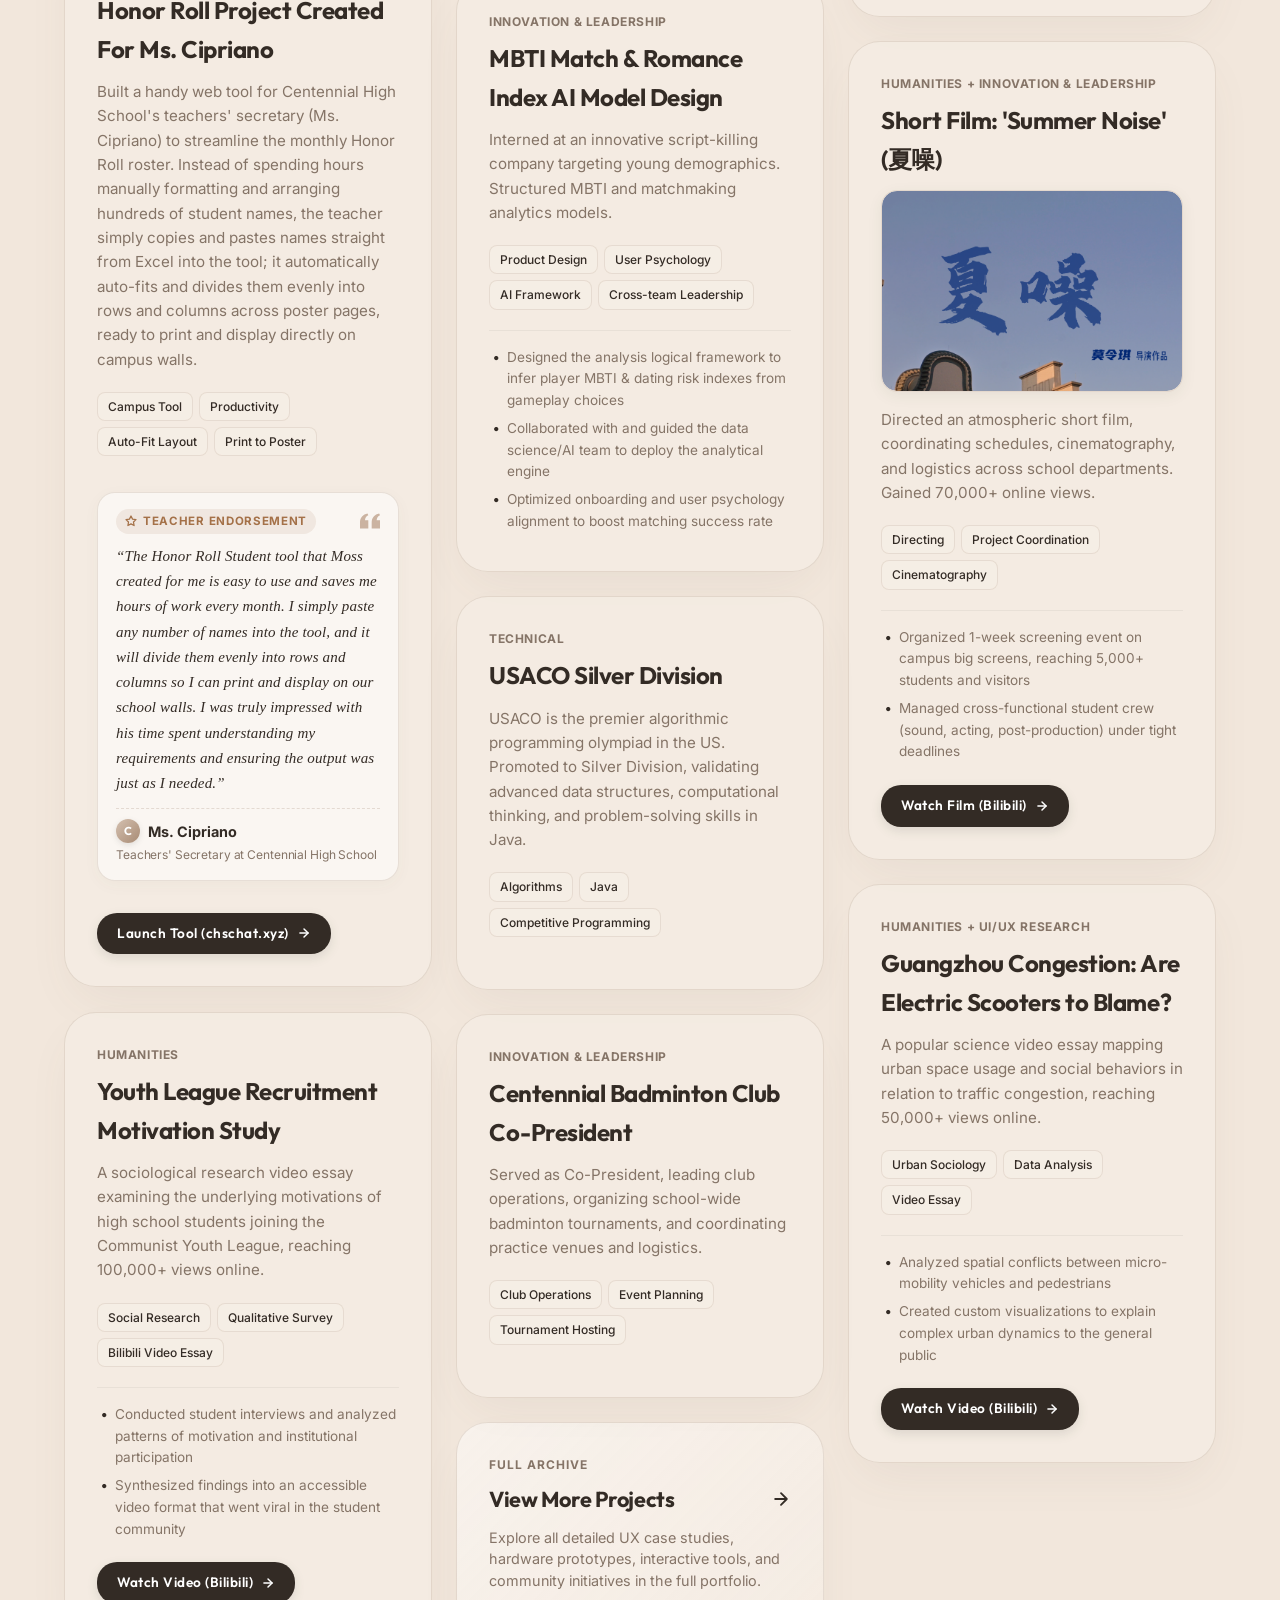
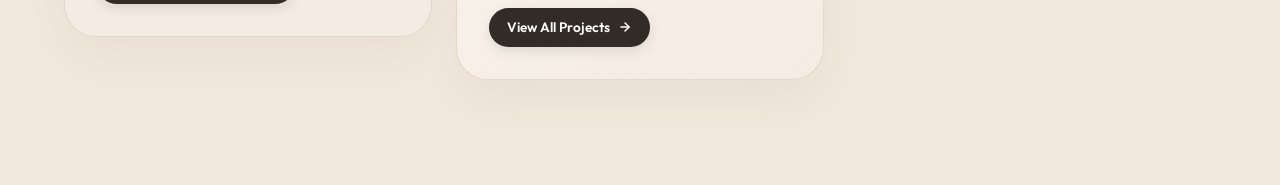
==== commit fc243b43: "major" ====
--- a/index.html
+++ b/index.html
@@ -25,7 +25,7 @@
   </script>
   
   <!-- CSS Styles -->
-  <link rel="stylesheet" href="css/styles.css?v=29">
+  <link rel="stylesheet" href="css/styles.css?v=30">
 </head>
 <body>
   
--- a/css/styles.css
+++ b/css/styles.css
@@ -3246,14 +3246,6 @@
   transform: translateX(2px);
 }
 
-/* Ensure desktop cards never overlap with bottom-right floating button */
-@media (min-width: 1025px) and (max-width: 1560px) {
-  .container {
-    max-width: calc(100vw - 320px) !important;
-    margin-right: 280px !important;
-    margin-left: auto !important;
-  }
-}
 
 /* Dynamic First-Visit Hint Bubble (Desktop Only) - Hidden by default, shown only if NOT dismissed */
 .counselor-floating-hint {
